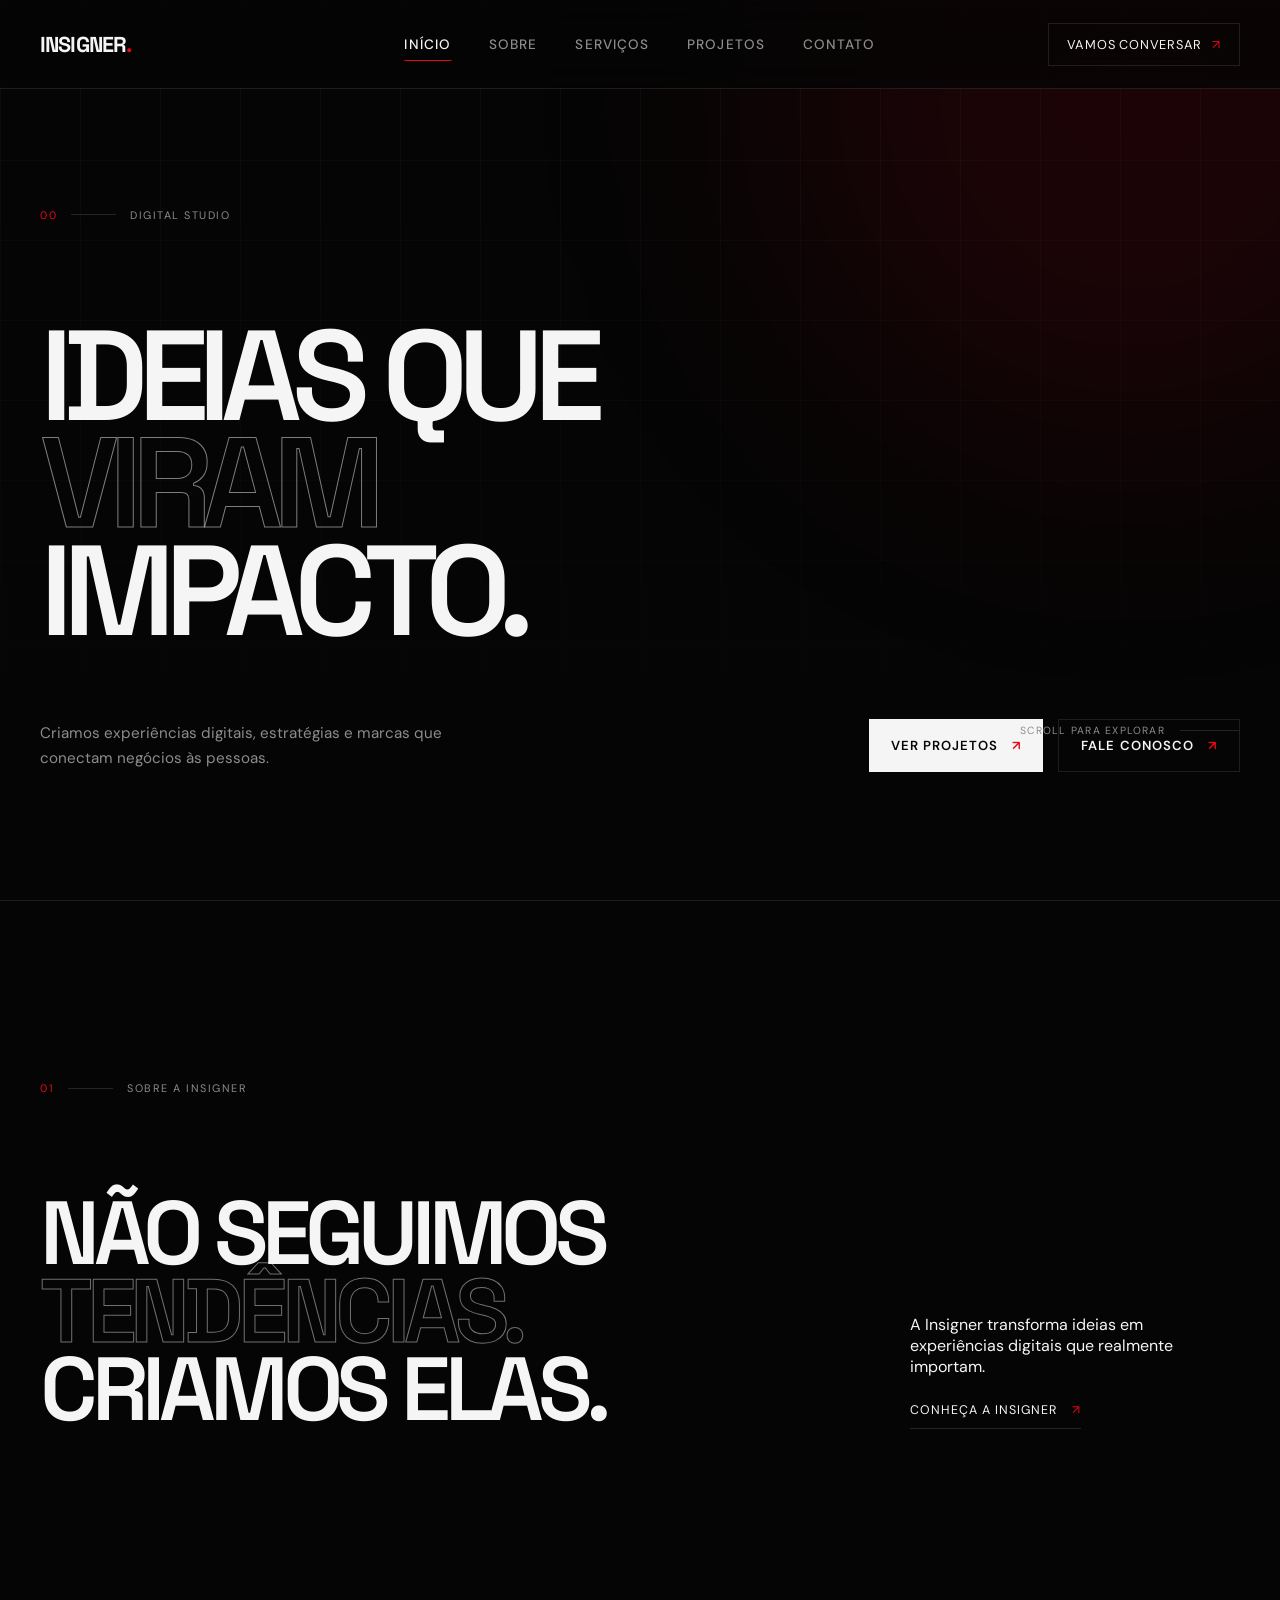
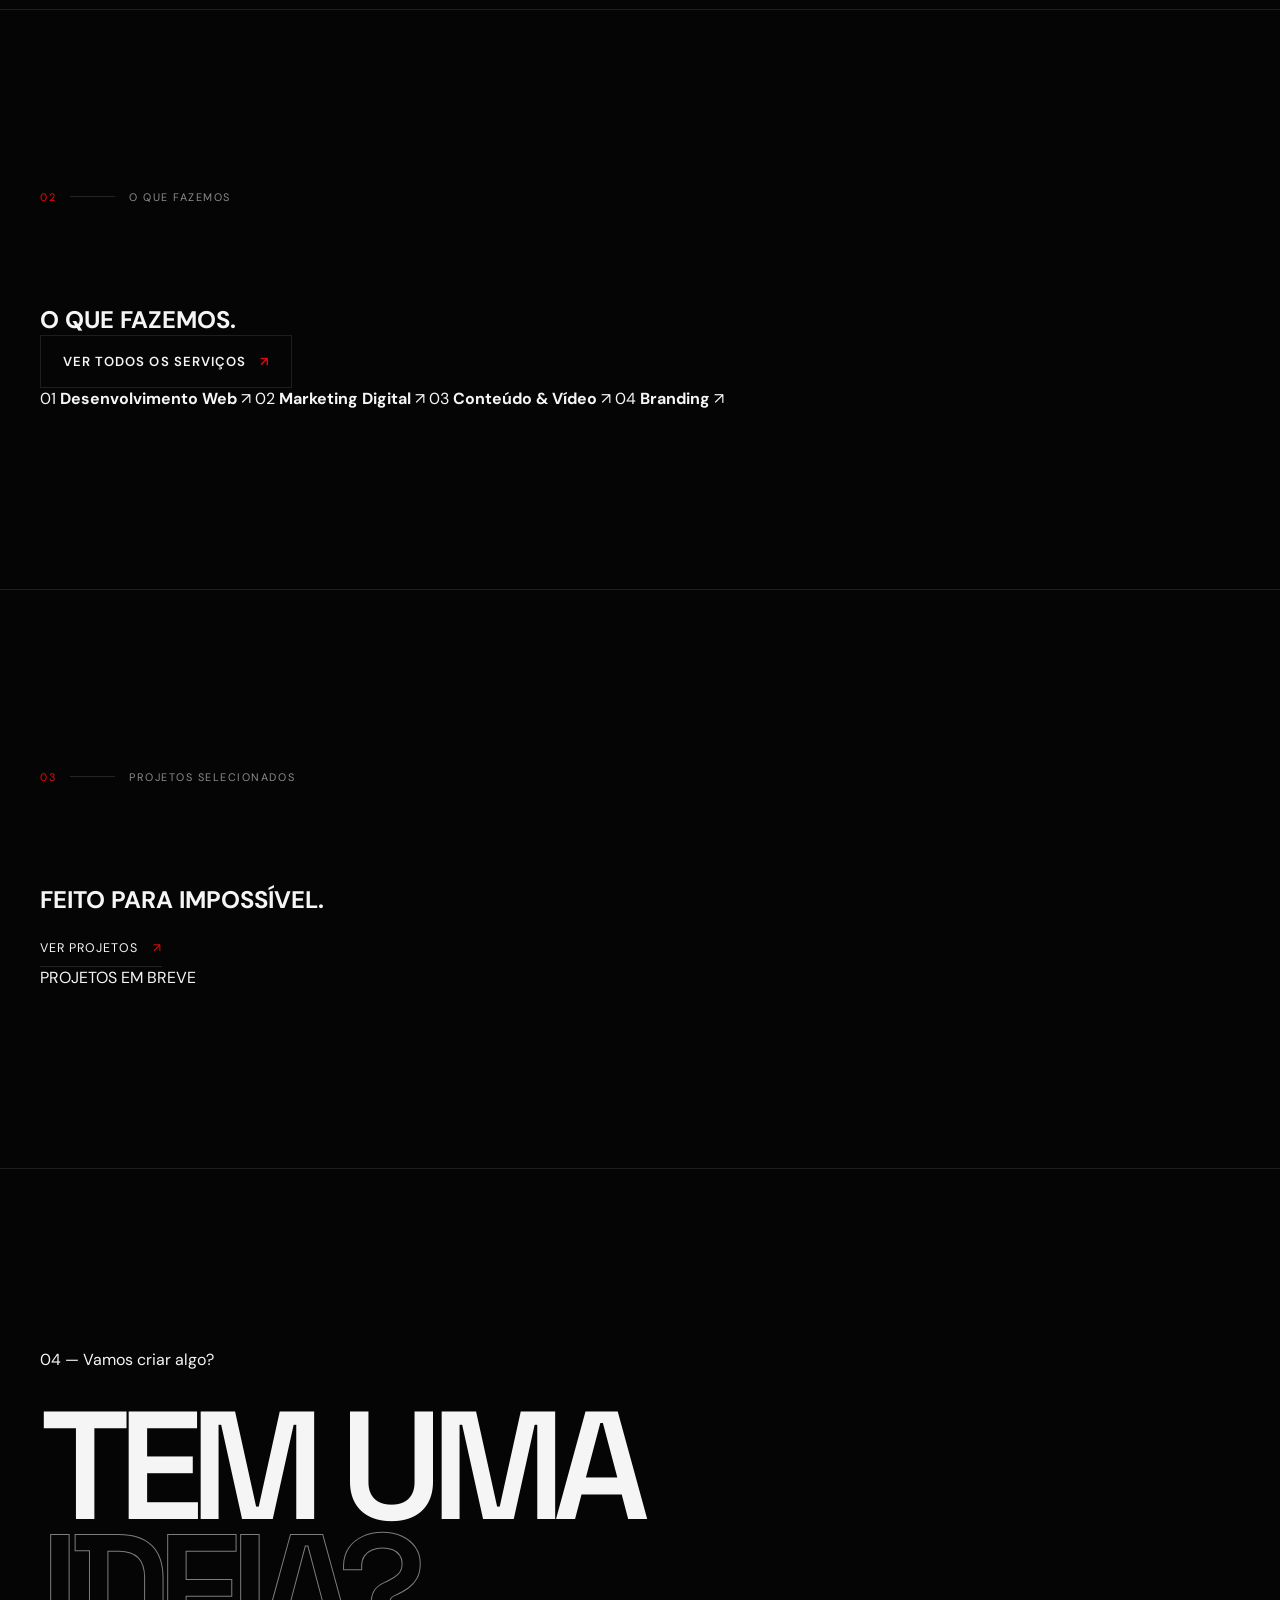
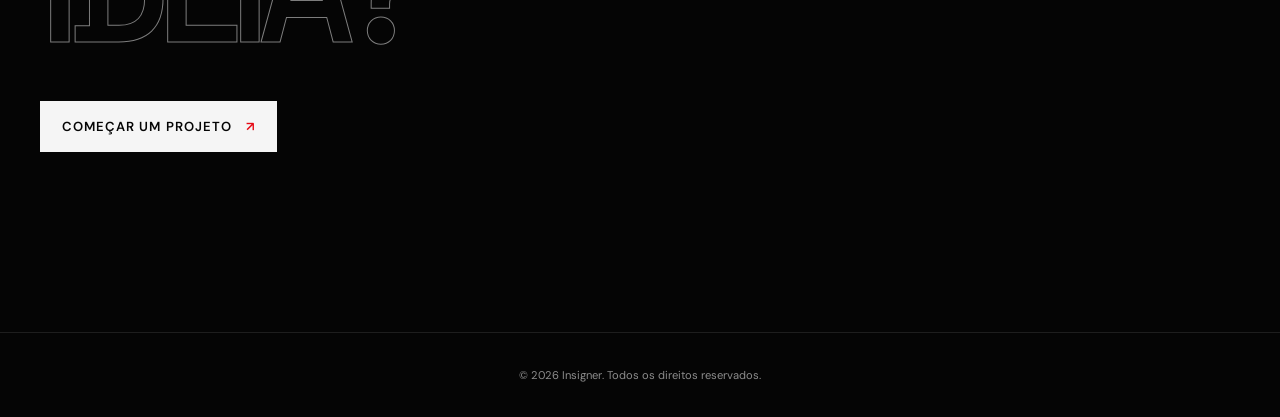
==== pages/index.html @ 7402900e "refaz estrutura das paginas e estilos" ====
<!DOCTYPE html>
<html lang="pt-BR">

<head>

    <meta charset="UTF-8">

    <meta
        name="viewport"
        content="width=device-width, initial-scale=1.0"
    >

    <meta
        name="description"
        content="Insigner — Estratégia, design e tecnologia para marcas que querem deixar sua marca."
    >

    <title>Insigner — Digital Studio</title>

    <link rel="stylesheet" href="../css/style.css">
    <link rel="stylesheet" href="../css/components.css">
    <link rel="stylesheet" href="../css/responsive.css">

</head>


<body>

    <!-- ==================== NAVBAR ==================== -->

    <header class="navbar">

        <div class="container navbar__container">

            <a href="index.html" class="logo">
                INSIGNER<span>.</span>
            </a>


            <nav class="navbar__menu">

                <a
                    href="index.html"
                    class="navbar__link active"
                >
                    Início
                </a>

                <a
                    href="sobre.html"
                    class="navbar__link"
                >
                    Sobre
                </a>

                <a
                    href="servicos.html"
                    class="navbar__link"
                >
                    Serviços
                </a>

                <a
                    href="projetos.html"
                    class="navbar__link"
                >
                    Projetos
                </a>

                <a
                    href="contato.html"
                    class="navbar__link"
                >
                    Contato
                </a>

            </nav>


            <a
                href="contato.html"
                class="navbar__cta"
            >
                Vamos conversar <span>↗</span>
            </a>


            <button
                class="menu-toggle"
                aria-label="Abrir menu"
                aria-expanded="false"
            >

                <span></span>
                <span></span>

            </button>

        </div>

    </header>



    <!-- ==================== MAIN ==================== -->

    <main>


        <!-- ==================== HERO ==================== -->

        <section class="hero">

            <div class="hero__background">

                <div class="hero__grid"></div>

                <div class="hero__glow"></div>

            </div>


            <div class="container hero__container">

                <div class="section-label">

                    <span class="section-label__number">
                        00
                    </span>

                    <span class="section-label__line"></span>

                    <span class="section-label__text">
                        Digital Studio
                    </span>

                </div>


                <h1 class="hero__title">

                    IDEIAS QUE

                    <span>
                        VIRAM
                    </span>

                    IMPACTO.

                </h1>


                <div class="hero__bottom">

                    <p class="hero__description">

                        Criamos experiências digitais,
                        estratégias e marcas que conectam
                        negócios às pessoas.

                    </p>


                    <div class="hero__actions">

                        <a
                            href="projetos.html"
                            class="button button--primary"
                        >
                            Ver projetos
                            <span>↗</span>
                        </a>


                        <a
                            href="contato.html"
                            class="button button--secondary"
                        >
                            Fale conosco
                            <span>↗</span>
                        </a>

                    </div>

                </div>


                <div class="hero__scroll">

                    <span>Scroll para explorar</span>

                    <span class="hero__scroll-line"></span>

                </div>

            </div>

        </section>



        <!-- ==================== PREVIEW SOBRE ==================== -->

        <section class="home-about">

            <div class="container">

                <div class="section-label">

                    <span class="section-label__number">
                        01
                    </span>

                    <span class="section-label__line"></span>

                    <span class="section-label__text">
                        Sobre a Insigner
                    </span>

                </div>


                <div class="home-about__content">

                    <h2>
                        NÃO SEGUIMOS
                        <span>TENDÊNCIAS.</span>
                        CRIAMOS ELAS.
                    </h2>


                    <div>

                        <p>
                            A Insigner transforma ideias em
                            experiências digitais que realmente
                            importam.
                        </p>

                        <a
                            href="sobre.html"
                            class="about__link"
                        >
                            Conheça a Insigner
                            <span class="about__link-arrow">
                                ↗
                            </span>
                        </a>

                    </div>

                </div>

            </div>

        </section>



        <!-- ==================== PREVIEW SERVIÇOS ==================== -->

        <section class="home-services">

            <div class="container">

                <div class="section-label">

                    <span class="section-label__number">
                        02
                    </span>

                    <span class="section-label__line"></span>

                    <span class="section-label__text">
                        O que fazemos
                    </span>

                </div>


                <div class="home-services__heading">

                    <h2>
                        O QUE
                        <span>FAZEMOS.</span>
                    </h2>

                    <a
                        href="servicos.html"
                        class="button button--secondary"
                    >
                        Ver todos os serviços
                        <span>↗</span>
                    </a>

                </div>


                <div class="home-services__list">

                    <a
                        href="servicos.html"
                        class="home-service"
                    >

                        <span>01</span>

                        <strong>
                            Desenvolvimento Web
                        </strong>

                        <span>↗</span>

                    </a>


                    <a
                        href="servicos.html"
                        class="home-service"
                    >

                        <span>02</span>

                        <strong>
                            Marketing Digital
                        </strong>

                        <span>↗</span>

                    </a>


                    <a
                        href="servicos.html"
                        class="home-service"
                    >

                        <span>03</span>

                        <strong>
                            Conteúdo & Vídeo
                        </strong>

                        <span>↗</span>

                    </a>


                    <a
                        href="servicos.html"
                        class="home-service"
                    >

                        <span>04</span>

                        <strong>
                            Branding
                        </strong>

                        <span>↗</span>

                    </a>

                </div>

            </div>

        </section>



        <!-- ==================== PREVIEW PROJETOS ==================== -->

        <section class="home-projects">

            <div class="container">

                <div class="section-label">

                    <span class="section-label__number">
                        03
                    </span>

                    <span class="section-label__line"></span>

                    <span class="section-label__text">
                        Projetos selecionados
                    </span>

                </div>


                <div class="home-projects__heading">

                    <h2>
                        FEITO PARA
                        <span>IMPOSSÍVEL.</span>
                    </h2>

                    <a
                        href="projetos.html"
                        class="about__link"
                    >
                        Ver projetos
                        <span class="about__link-arrow">
                            ↗
                        </span>
                    </a>

                </div>


                <div class="home-projects__placeholder">

                    <span>
                        PROJETOS EM BREVE
                    </span>

                </div>

            </div>

        </section>



        <!-- ==================== CTA ==================== -->

        <section class="home-cta">

            <div class="container">

                <span class="section-label__text">
                    04 — Vamos criar algo?
                </span>


                <h2>
                    TEM UMA
                    <span>IDEIA?</span>
                </h2>


                <a
                    href="contato.html"
                    class="button button--primary"
                >
                    Começar um projeto
                    <span>↗</span>
                </a>

            </div>

        </section>

    </main>



    <!-- ==================== FOOTER ==================== -->

    <footer class="footer">

        <div class="container">

            <p>
                © 2026 Insigner. Todos os direitos reservados.
            </p>

        </div>

    </footer>



    <!-- ==================== SCRIPTS ==================== -->

    <script src="../js/navbar.js"></script>
    <script src="../js/animations.js"></script>
    <script src="../js/main.js"></script>

</body>

</html>
---- css/style.css ----
/* =========================================================
   INSIGNER — HOME
   ========================================================= */


/* =========================================================
   GOOGLE FONTS
   ========================================================= */

@import url('https://fonts.googleapis.com/css2?family=DM+Sans:wght@400;500;600;700&family=Space+Grotesk:wght@400;500;600;700&display=swap');


/* =========================================================
   VARIÁVEIS
   ========================================================= */

:root {
    --black: #050505;
    --black-soft: #0a0a0a;

    --white: #f5f5f5;
    --gray: #8c8c8c;
    --gray-dark: #242424;

    --red: #e50914;

    --border: rgba(255, 255, 255, 0.1);

    --container: 1400px;
}


/* =========================================================
   RESET
   ========================================================= */

* {
    margin: 0;
    padding: 0;
    box-sizing: border-box;
}


html {
    scroll-behavior: smooth;
}


body {
    background: var(--black);
    color: var(--white);

    font-family: 'DM Sans', sans-serif;

    overflow-x: hidden;
}


a {
    color: inherit;
    text-decoration: none;
}


button {
    font: inherit;
}


::selection {
    background: var(--red);
    color: var(--white);
}


/* =========================================================
   CONTAINER
   ========================================================= */

.container {
    width: min(
        calc(100% - 80px),
        var(--container)
    );

    margin-inline: auto;
}


/* =========================================================
   NAVBAR
   ========================================================= */

.navbar {
    position: fixed;

    top: 0;
    left: 0;

    width: 100%;

    z-index: 100;

    border-bottom: 1px solid var(--border);

    background: rgba(5, 5, 5, 0.85);

    backdrop-filter: blur(15px);
}


.navbar__container {
    height: 80px;

    display: flex;

    align-items: center;

    justify-content: space-between;
}


/* Logo */

.logo {
    font-family: 'Space Grotesk', sans-serif;

    font-size: 1.25rem;

    font-weight: 700;

    letter-spacing: -0.04em;
}


.logo span {
    color: var(--red);
}


/* Menu */

.navbar__menu {
    display: flex;

    align-items: center;

    gap: 35px;
}


.navbar__link {
    position: relative;

    color: var(--gray);

    font-size: 0.8rem;

    text-transform: uppercase;

    letter-spacing: 0.08em;

    transition: color 0.3s ease;
}


.navbar__link:hover,
.navbar__link.active {
    color: var(--white);
}


.navbar__link::after {
    content: '';

    position: absolute;

    left: 0;
    bottom: -8px;

    width: 0;
    height: 1px;

    background: var(--red);

    transition: width 0.3s ease;
}


.navbar__link:hover::after,
.navbar__link.active::after {
    width: 100%;
}


/* CTA Navbar */

.navbar__cta {
    display: flex;

    align-items: center;

    gap: 10px;

    padding: 11px 17px;

    border: 1px solid var(--border);

    font-size: 0.75rem;

    text-transform: uppercase;

    letter-spacing: 0.06em;

    transition:
        background 0.3s ease,
        border-color 0.3s ease;
}


.navbar__cta span {
    color: var(--red);
}


.navbar__cta:hover {
    background: var(--red);

    border-color: var(--red);
}


.navbar__cta:hover span {
    color: var(--white);
}


/* Menu mobile */

.menu-toggle {
    display: none;

    background: none;

    border: 0;

    cursor: pointer;
}


/* =========================================================
   HERO
   ========================================================= */

.hero {
    position: relative;

    min-height: 100vh;

    display: flex;

    align-items: center;

    overflow: hidden;
}


/* Fundo */

.hero__background {
    position: absolute;

    inset: 0;

    z-index: -1;

    pointer-events: none;
}


/* Grid */

.hero__grid {
    position: absolute;

    inset: 0;

    background-image:
        linear-gradient(
            rgba(255, 255, 255, 0.035) 1px,
            transparent 1px
        ),
        linear-gradient(
            90deg,
            rgba(255, 255, 255, 0.035) 1px,
            transparent 1px
        );

    background-size: 80px 80px;

    mask-image:
        linear-gradient(
            to bottom,
            black,
            transparent 90%
        );
}


/* Glow */

.hero__glow {
    position: absolute;

    width: 700px;
    height: 700px;

    top: -250px;
    right: -200px;

    border-radius: 50%;

    background: rgba(229, 9, 20, 0.1);

    filter: blur(130px);
}


/* Conteúdo */

.hero__container {
    position: relative;

    padding-top: 80px;
}


/* Label */

.hero__label {
    display: flex;

    align-items: center;

    gap: 15px;

    color: var(--gray);

    font-size: 0.65rem;

    text-transform: uppercase;

    letter-spacing: 0.15em;
}


.hero__label-number {
    color: var(--red);
}


.hero__label-line {
    width: 60px;

    height: 1px;

    background: var(--gray-dark);
}


/* Título */

.hero__title {
    max-width: 1100px;

    margin-top: 55px;

    font-family: 'Space Grotesk', sans-serif;

    font-size: clamp(
        4.5rem,
        10vw,
        10rem
    );

    line-height: 0.84;

    letter-spacing: -0.08em;

    font-weight: 600;
}


.hero__title span {
    display: block;

    color: transparent;

    -webkit-text-stroke: 1px rgba(
        245,
        245,
        245,
        0.5
    );
}


/* Parte inferior */

.hero__bottom {
    display: flex;

    align-items: flex-end;

    justify-content: space-between;

    gap: 50px;

    margin-top: 75px;
}


/* Descrição */

.hero__description {
    max-width: 420px;

    color: var(--gray);

    font-size: 0.95rem;

    line-height: 1.7;
}


/* Ações */

.hero__actions {
    display: flex;

    gap: 15px;
}


/* =========================================================
   BOTÕES
   ========================================================= */

.button {
    display: inline-flex;

    align-items: center;

    justify-content: center;

    gap: 15px;

    min-height: 50px;

    padding: 0 22px;

    font-size: 0.75rem;

    text-transform: uppercase;

    letter-spacing: 0.08em;

    transition:
        background 0.3s ease,
        color 0.3s ease,
        border-color 0.3s ease,
        transform 0.3s ease;
}


.button span {
    color: var(--red);

    transition: transform 0.3s ease;
}


.button:hover span {
    transform: translate(3px, -3px);
}


.button--primary {
    background: var(--red);

    color: var(--white);
}


.button--primary:hover {
    background: #ff1823;

    transform: translateY(-2px);
}


.button--primary span {
    color: var(--white);
}


.button--secondary {
    border: 1px solid var(--border);

    color: var(--white);
}


.button--secondary:hover {
    background: var(--white);

    color: var(--black);
}


/* Scroll */

.hero__scroll {
    position: absolute;

    right: 0;
    bottom: 35px;

    display: flex;

    align-items: center;

    gap: 15px;

    color: var(--gray);

    font-size: 0.65rem;

    text-transform: uppercase;

    letter-spacing: 0.12em;
}


.hero__scroll-line {
    width: 60px;

    height: 1px;

    background: var(--gray-dark);
}


/* =========================================================
   LABEL DAS SEÇÕES
   ========================================================= */

.section-label {
    display: flex;

    align-items: center;

    gap: 15px;

    color: var(--gray);

    font-size: 0.65rem;

    text-transform: uppercase;

    letter-spacing: 0.14em;
}


.section-label span:first-child {
    color: var(--red);
}


.section-label__line {
    width: 60px;

    height: 1px;

    background: var(--gray-dark);
}


/* =========================================================
   HOME — SOBRE
   ========================================================= */

.home-about {
    padding: 180px 0;

    border-top: 1px solid var(--border);
}


.home-about__content {
    display: grid;

    grid-template-columns:
        minmax(0, 1.4fr)
        minmax(280px, 0.6fr);

    gap: 100px;

    align-items: end;

    margin-top: 100px;
}


.home-about__content h2 {
    max-width: 900px;

    font-family: 'Space Grotesk', sans-serif;

    font-size: clamp(
        4rem,
        7vw,
        8rem
    );

    line-height: 0.87;

    letter-spacing: -0.07em;

    font-weight: 600;
}


.home-about__content h2 span {
    display: block;

    color: transparent;

    -webkit-text-stroke: 1px rgba(
        245,
        245,
        245,
        0.45
    );
}


.home-about__text {
    max-width: 390px;
}


.home-about__text p {
    margin-bottom: 25px;

    color: var(--gray);

    font-size: 0.95rem;

    line-height: 1.75;
}


/* Link de texto */

.text-link {
    display: inline-flex;

    align-items: center;

    gap: 15px;

    color: var(--white);

    font-size: 0.75rem;

    text-transform: uppercase;

    letter-spacing: 0.08em;

    transition: color 0.3s ease;
}


.text-link span {
    display: flex;

    align-items: center;

    justify-content: center;

    width: 35px;
    height: 35px;

    border: 1px solid var(--border);

    transition:
        background 0.3s ease,
        transform 0.3s ease;
}


.text-link:hover {
    color: var(--red);
}


.text-link:hover span {
    background: var(--red);

    border-color: var(--red);

    color: var(--white);

    transform: translate(3px, -3px);
}


/* =========================================================
   HOME — SERVIÇOS
   ========================================================= */

.home-services {
    padding: 180px 0;

    border-top: 1px solid var(--border);
}


.home-services__header {
    display: flex;

    align-items: flex-end;

    justify-content: space-between;

    gap: 50px;

    margin-top: 100px;

    margin-bottom: 100px;
}


.home-services__header h2 {
    font-family: 'Space Grotesk', sans-serif;

    font-size: clamp(
        4rem,
        7vw,
        8rem
    );

    line-height: 0.87;

    letter-spacing: -0.07em;

    font-weight: 600;
}


.home-services__header h2 span {
    display: block;

    color: transparent;

    -webkit-text-stroke: 1px rgba(
        245,
        245,
        245,
        0.45
    );
}


/* Lista */

.services-list {
    border-top: 1px solid var(--border);
}


.service-item {
    display: grid;

    grid-template-columns:
        70px
        minmax(0, 1fr)
        50px;

    align-items: center;

    gap: 30px;

    min-height: 120px;

    border-bottom: 1px solid var(--border);

    transition:
        padding 0.4s ease,
        background 0.4s ease;
}


.service-item:hover {
    padding-left: 20px;

    padding-right: 20px;

    background: rgba(
        255,
        255,
        255,
        0.025
    );
}


.service-item > span:first-child {
    color: var(--red);

    font-size: 0.7rem;

    letter-spacing: 0.1em;
}


.service-item strong {
    font-family: 'Space Grotesk', sans-serif;

    font-size: clamp(
        1.5rem,
        2.5vw,
        2.5rem
    );

    font-weight: 500;

    letter-spacing: -0.04em;
}


.service-item > span:last-child {
    justify-self: end;

    color: var(--red);

    font-size: 1.2rem;

    transition: transform 0.3s ease;
}


.service-item:hover > span:last-child {
    transform: translate(4px, -4px);
}


/* =========================================================
   HOME — PROJETOS
   ========================================================= */

.home-projects {
    padding: 180px 0;

    border-top: 1px solid var(--border);
}


.home-projects__header {
    display: flex;

    align-items: flex-end;

    justify-content: space-between;

    gap: 50px;

    margin-top: 100px;

    margin-bottom: 80px;
}


.home-projects__header h2 {
    font-family: 'Space Grotesk', sans-serif;

    font-size: clamp(
        4rem,
        7vw,
        8rem
    );

    line-height: 0.87;

    letter-spacing: -0.07em;

    font-weight: 600;
}


.home-projects__header h2 span {
    display: block;

    color: transparent;

    -webkit-text-stroke: 1px rgba(
        245,
        245,
        245,
        0.45
    );
}


.projects-placeholder {
    min-height: 500px;

    display: flex;

    align-items: center;

    justify-content: center;

    border: 1px solid var(--border);

    background:
        linear-gradient(
            135deg,
            rgba(255, 255, 255, 0.025),
            transparent
        );

    color: var(--gray);

    font-size: 0.7rem;

    letter-spacing: 0.15em;
}


/* =========================================================
   HOME — CTA
   ========================================================= */

.home-cta {
    padding: 180px 0;

    border-top: 1px solid var(--border);
}


.cta-label {
    color: var(--gray);

    font-size: 0.65rem;

    text-transform: uppercase;

    letter-spacing: 0.12em;
}


.home-cta h2 {
    margin: 35px 0 50px;

    font-family: 'Space Grotesk', sans-serif;

    font-size: clamp(
        5rem,
        12vw,
        12rem
    );

    line-height: 0.8;

    letter-spacing: -0.08em;

    font-weight: 600;
}


.home-cta h2 span {
    display: block;

    color: transparent;

    -webkit-text-stroke: 1px rgba(
        245,
        245,
        245,
        0.5
    );
}


/* =========================================================
   FOOTER
   ========================================================= */

.footer {
    padding: 35px 0;

    border-top: 1px solid var(--border);

    color: var(--gray);

    font-size: 0.7rem;

    text-align: center;
}



/* =========================================================
   INSIGNER — RESPONSIVE
   ========================================================= */


/* =========================================================
   NAVBAR
   ========================================================= */

@media (max-width: 900px) {

    .navbar__container {
        height: 76px;
    }

    .navbar__menu {
        display: none;
    }

    .navbar__cta {
        display: none;
    }

    .menu-toggle {
        display: flex;
    }
}


@media (max-width: 600px) {

    .navbar__container {
        height: 68px;
    }

}
---- css/components.css ----
/* =========================================================
   INSIGNER — COMPONENTS
   ========================================================= */


/* ==================== NAVBAR ==================== */

.navbar {
    position: fixed;

    top: 0;
    left: 0;

    width: 100%;

    z-index: 1000;

    border-bottom: 1px solid var(--border);

    background: rgba(5, 5, 5, 0.75);

    backdrop-filter: blur(20px);
    -webkit-backdrop-filter: blur(20px);
}

.navbar__container {
    height: 88px;

    display: flex;
    align-items: center;
    justify-content: space-between;
}


/* ==================== LOGO ==================== */

.logo {
    font-family: 'Space Grotesk', sans-serif;

    font-size: 1.35rem;
    font-weight: 700;

    letter-spacing: -0.04em;
}

.logo span {
    color: var(--red);
}


/* ==================== NAVIGATION ==================== */

.navbar__menu {
    display: flex;
    align-items: center;

    gap: 38px;

    position: absolute;

    left: 50%;

    transform: translateX(-50%);
}

.navbar__link {
    position: relative;

    color: var(--gray);

    font-size: 0.85rem;
    font-weight: 500;

    transition: color 0.3s ease;
}

.navbar__link::after {
    content: '';

    position: absolute;

    left: 0;
    bottom: -8px;

    width: 0;
    height: 1px;

    background: var(--red);

    transition: width 0.3s ease;
}

.navbar__link:hover,
.navbar__link.active {
    color: var(--white);
}

.navbar__link:hover::after,
.navbar__link.active::after {
    width: 100%;
}


/* ==================== NAVBAR CTA ==================== */

.navbar__cta {
    display: flex;
    align-items: center;

    gap: 10px;

    padding: 12px 18px;

    border: 1px solid var(--border);

    font-size: 0.8rem;

    transition:
        background 0.3s ease,
        border-color 0.3s ease,
        transform 0.3s ease;
}

.navbar__cta span {
    color: var(--red);
}

.navbar__cta:hover {
    background: rgba(255, 255, 255, 0.05);

    border-color: rgba(255, 255, 255, 0.25);

    transform: translateY(-2px);
}


/* ==================== MOBILE MENU BUTTON ==================== */

.menu-toggle {
    display: none;

    width: 42px;
    height: 42px;

    border: 1px solid var(--border);

    background: transparent;

    cursor: pointer;

    align-items: center;
    justify-content: center;

    flex-direction: column;

    gap: 6px;
}

.menu-toggle span {
    width: 18px;
    height: 1px;

    background: var(--white);

    transition: transform 0.3s ease;
}


/* ==================== BUTTONS ==================== */

.button {
    display: inline-flex;
    align-items: center;

    gap: 14px;

    padding: 17px 22px;

    font-size: 0.82rem;
    font-weight: 600;

    transition:
        transform 0.3s ease,
        background 0.3s ease,
        border-color 0.3s ease;
}

.button span {
    color: var(--red);

    transition: transform 0.3s ease;
}

.button:hover span {
    transform: translate(3px, -3px);
}

.button--primary {
    background: var(--white);

    color: var(--black);
}

.button--primary:hover {
    transform: translateY(-3px);

    background: var(--red);

    color: white;
}

.button--primary:hover span {
    color: white;
}

.button--secondary {
    border: 1px solid var(--border);

    color: var(--white);
}

.button--secondary:hover {
    transform: translateY(-3px);

    border-color: rgba(255, 255, 255, 0.3);

    background: rgba(255, 255, 255, 0.04);
}


/* ==================== SECTION LABEL ==================== */

.section-label {
    display: flex;
    align-items: center;

    gap: 14px;

    margin-bottom: 100px;

    color: var(--gray);

    font-size: 0.68rem;

    text-transform: uppercase;

    letter-spacing: 0.14em;
}

.section-label__number {
    color: var(--red);
}

.section-label__line {
    width: 45px;
    height: 1px;

    background: var(--gray-dark);
}


/* ==================== ABOUT MARK ==================== */

.about__mark {
    display: flex;

    gap: 5px;

    margin-bottom: 35px;
}

.about__mark span {
    display: block;

    width: 5px;
    height: 5px;

    background: var(--red);

    transform: rotate(45deg);
}

.about__mark span:nth-child(2) {
    opacity: 0.5;
}

.about__mark span:nth-child(3) {
    opacity: 0.2;
}


/* ==================== ABOUT LINK ==================== */

.about__link {
    display: inline-flex;
    align-items: center;

    gap: 15px;

    margin-top: 25px;

    padding-bottom: 10px;

    border-bottom: 1px solid var(--gray-dark);

    color: var(--white);

    font-size: 0.78rem;

    text-transform: uppercase;

    letter-spacing: 0.08em;

    transition:
        border-color 0.3s ease,
        gap 0.3s ease;
}

.about__link-arrow {
    color: var(--red);

    transition: transform 0.3s ease;
}

.about__link:hover {
    gap: 22px;

    border-color: var(--red);
}

.about__link:hover .about__link-arrow {
    transform: translate(3px, -3px);
}
---- css/responsive.css ----
/* =========================================================
   INSIGNER — RESPONSIVE
   ========================================================= */


/* =========================================================
   TABLET
   ========================================================= */

@media (max-width: 900px) {

    /* ==================== CONTAINER ==================== */

    .container {
        width: min(
            calc(100% - 48px),
            var(--container)
        );
    }


    /* ==================== NAVBAR ==================== */

    .navbar__menu,
    .navbar__cta {
        display: none;
    }

    .menu-toggle {
        display: flex;
    }


    /* ==================== HERO ==================== */

    .hero {
        min-height: 100svh;
    }

    .hero__container {
        padding-top: 120px;
        padding-bottom: 100px;
    }

    .hero__title {
        font-size: clamp(
            4rem,
            12vw,
            8rem
        );
    }

    .hero__bottom {
        flex-direction: column;
        align-items: flex-start;
        gap: 40px;
        margin-top: 60px;
    }

    .hero__description {
        max-width: 500px;
    }

    .hero__actions {
        width: 100%;
    }

    .hero__scroll {
        display: none;
    }


    /* ==================== ABOUT PREVIEW ==================== */

    .home-about {
        padding: 120px 0;
    }

    .home-about__content {
        grid-template-columns: 1fr;
        gap: 50px;
        margin-top: 70px;
    }

    .home-about__content h2 {
        font-size: clamp(
            3.8rem,
            11vw,
            7rem
        );
    }

    .home-about__content > div:last-child {
        max-width: 500px;
    }


    /* ==================== SERVICES ==================== */

    .home-services {
        padding: 120px 0;
    }

    .home-services__heading {
        flex-direction: column;
        align-items: flex-start;
        gap: 40px;
        margin-top: 70px;
        margin-bottom: 70px;
    }

    .home-services__heading h2 {
        font-size: clamp(
            3.8rem,
            11vw,
            7rem
        );
    }


    /* ==================== PROJECTS ==================== */

    .home-projects {
        padding: 120px 0;
    }

    .home-projects__heading {
        flex-direction: column;
        align-items: flex-start;
        gap: 40px;
        margin-top: 70px;
        margin-bottom: 60px;
    }

    .home-projects__heading h2 {
        font-size: clamp(
            3.8rem,
            11vw,
            7rem
        );
    }

    .home-projects__placeholder {
        min-height: 400px;
    }


    /* ==================== CTA ==================== */

    .home-cta {
        padding: 120px 0;
    }

    .home-cta h2 {
        font-size: clamp(
            4.5rem,
            14vw,
            9rem
        );
    }

}


/* =========================================================
   MOBILE
   ========================================================= */

@media (max-width: 600px) {

    /* ==================== CONTAINER ==================== */

    .container {
        width: calc(100% - 32px);
    }


    /* ==================== HERO ==================== */

    .hero {
        min-height: 100svh;
    }

    .hero__container {
        padding-top: 110px;
        padding-bottom: 70px;
    }

    .hero__title {
        font-size: clamp(
            3.4rem,
            17vw,
            5.8rem
        );

        line-height: 0.86;
    }

    .hero__bottom {
        gap: 35px;
        margin-top: 50px;
    }

    .hero__description {
        font-size: 0.9rem;
        line-height: 1.65;
    }

    .hero__actions {
        flex-direction: column;
        align-items: stretch;
        gap: 10px;
    }

    .hero__actions .button {
        width: 100%;
        justify-content: center;
    }


    /* ==================== ABOUT PREVIEW ==================== */

    .home-about {
        padding: 90px 0;
    }

    .home-about__content {
        gap: 40px;
        margin-top: 55px;
    }

    .home-about__content h2 {
        font-size: clamp(
            3rem,
            15vw,
            5rem
        );

        line-height: 0.88;
    }

    .home-about__content p {
        font-size: 0.9rem;
    }


    /* ==================== SERVICES ==================== */

    .home-services {
        padding: 90px 0;
    }

    .home-services__heading {
        gap: 30px;
        margin-top: 55px;
        margin-bottom: 55px;
    }

    .home-services__heading h2 {
        font-size: clamp(
            3rem,
            15vw,
            5rem
        );
    }

    .home-service {
        grid-template-columns:
            30px
            minmax(0, 1fr)
            20px;

        gap: 12px;
        min-height: 90px;
    }

    .home-service strong {
        font-size: 1.05rem;
        line-height: 1.2;
    }

    .home-service > span:first-child {
        font-size: 0.6rem;
    }

    .home-service > span:last-child {
        font-size: 1rem;
    }


    /* ==================== PROJECTS ==================== */

    .home-projects {
        padding: 90px 0;
    }

    .home-projects__heading {
        gap: 30px;
        margin-top: 55px;
        margin-bottom: 50px;
    }

    .home-projects__heading h2 {
        font-size: clamp(
            3rem,
            15vw,
            5rem
        );
    }

    .home-projects__placeholder {
        min-height: 260px;
    }


    /* ==================== CTA ==================== */

    .home-cta {
        padding: 90px 0;
    }

    .home-cta h2 {
        font-size: clamp(
            3.8rem,
            19vw,
            6.5rem
        );

        line-height: 0.84;
    }


    /* ==================== FOOTER ==================== */

    .footer {
        padding: 28px 0;
    }

}



/* =========================================================
   INSIGNER — RESPONSIVE
   SOBRE
   ========================================================= */


/* =========================================================
   TABLET
   ========================================================= */

@media (max-width: 900px) {

    /* ==================== ABOUT ==================== */

    .about {
        min-height: auto;
        padding: 140px 0 90px;
    }

    .about__content {
        grid-template-columns: 1fr;
        gap: 70px;
        margin-top: 80px;
    }

    .about__title {
        font-size: clamp(
            4rem,
            12vw,
            7rem
        );
    }

    .about__info {
        max-width: 600px;
    }

    .about__footer {
        margin-top: 100px;
    }


    /* ==================== MANIFESTO ==================== */

    .about-manifesto {
        padding: 130px 0;
    }

    .about-manifesto__content {
        grid-template-columns: 1fr;
        gap: 60px;
        margin-top: 80px;
    }

    .about-manifesto__content h2 {
        font-size: clamp(
            4rem,
            12vw,
            7rem
        );
    }


    /* ==================== VALUES ==================== */

    .about-values {
        padding: 130px 0;
    }

    .about-values__grid {
        margin-top: 80px;
    }

    .value {
        min-height: 280px;
        padding: 40px;
    }


    /* ==================== CTA ==================== */

    .about-cta {
        padding: 130px 0;
    }

    .about-cta h2 {
        font-size: clamp(
            5rem,
            15vw,
            9rem
        );
    }

}


/* =========================================================
   MOBILE
   ========================================================= */

@media (max-width: 600px) {

    /* ==================== ABOUT ==================== */

    .about {
        padding: 120px 0 70px;
    }

    .about__content {
        gap: 50px;
        margin-top: 60px;
    }

    .about__title {
        font-size: clamp(
            3.4rem,
            16vw,
            5rem
        );

        line-height: 0.88;
    }

    .about__info {
        max-width: 100%;
    }

    .about__mark {
        margin-bottom: 35px;
    }

    .about__description {
        font-size: 0.9rem;
    }

    .about__footer {
        margin-top: 70px;
        gap: 12px;
    }

    .about__footer-line {
        width: 50px;
    }


    /* ==================== MANIFESTO ==================== */

    .about-manifesto {
        padding: 100px 0;
    }

    .about-manifesto__content {
        gap: 45px;
        margin-top: 60px;
    }

    .about-manifesto__content h2 {
        font-size: clamp(
            3.4rem,
            16vw,
            5rem
        );
    }

    .about-manifesto__content p {
        font-size: 0.9rem;
    }


    /* ==================== VALUES ==================== */

    .about-values {
        padding: 100px 0;
    }

    .about-values__grid {
        grid-template-columns: 1fr;
        margin-top: 60px;
    }

    .value {
        min-height: auto;
        padding: 35px 25px;
    }

    .value:nth-child(odd) {
        border-right: none;
    }

    .value__number {
        margin-bottom: 45px;
    }

    .value h3 {
        font-size: 1.7rem;
    }


    /* ==================== CTA ==================== */

    .about-cta {
        padding: 100px 0;
    }

    .about-cta h2 {
        font-size: clamp(
            4.5rem,
            20vw,
            7rem
        );
    }

}



/* =========================================================
   SERVIÇOS — RESPONSIVE
   ========================================================= */


@media (max-width: 900px) {

    /* ==================== HERO ==================== */

    .services-hero {

        min-height: auto;

        padding:
            140px 0
            80px;

    }


    .services-hero__content {

        grid-template-columns: 1fr;

        gap: 60px;

        margin-top: 70px;

    }


    .services-hero__title {

        font-size:
            clamp(
                4rem,
                12vw,
                8rem
            );

    }


    .services-hero__bottom {

        margin-top: 70px;

    }


    /* ==================== SERVICES ==================== */

    .services {

        padding: 120px 0;

    }


    .service {

        grid-template-columns:
            50px
            minmax(0, 1fr)
            50px;

        gap: 25px;

        min-height: 220px;

    }


    .service__title {

        font-size:
            clamp(
                2.2rem,
                7vw,
                4rem
            );

    }


    /* ==================== PROCESS ==================== */

    .process {

        padding: 120px 0;

    }


    .process__heading {

        margin-top: 70px;

        margin-bottom: 70px;

    }


    .process__heading h2 {

        font-size:
            clamp(
                4rem,
                12vw,
                7rem
            );

    }


    .process__grid {

        grid-template-columns:
            repeat(2, 1fr);

    }


    .process__item:nth-child(2) {

        border-right: none;

    }


    .process__item:nth-child(1),
    .process__item:nth-child(2) {

        border-bottom:
            1px solid var(--border);

    }


    /* ==================== CTA ==================== */

    .services-cta {

        padding: 120px 0;

    }

}


@media (max-width: 600px) {

    /* ==================== HERO ==================== */

    .services-hero {

        padding:
            120px 0
            60px;

    }


    .services-hero__title {

        font-size:
            clamp(
                3.5rem,
                16vw,
                6rem
            );

    }


    .services-hero__description {

        max-width: 100%;

    }


    .services-hero__bottom {

        margin-top: 60px;

    }


    /* ==================== SERVICES ==================== */

    .services {

        padding: 100px 0;

    }


    .service {

        grid-template-columns:
            30px
            minmax(0, 1fr)
            40px;

        gap: 15px;

        min-height: 0;

        padding: 35px 0;

    }


    .service:hover {

        padding-left: 10px;

        padding-right: 10px;

    }


    .service__title {

        font-size:
            clamp(
                1.8rem,
                8vw,
                3rem
            );

    }


    .service__description {

        font-size: 0.82rem;

    }


    .service__action {

        width: 40px;

        height: 40px;

    }


    /* ==================== PROCESS ==================== */

    .process {

        padding: 100px 0;

    }


    .process__heading {

        margin-top: 60px;

        margin-bottom: 60px;

    }


    .process__heading h2 {

        font-size:
            clamp(
                3.4rem,
                16vw,
                5rem
            );

    }


    .process__grid {

        grid-template-columns: 1fr;

    }


    .process__item {

        min-height: auto;

        padding: 30px 0;

        border-right: none;

        border-bottom:
            1px solid var(--border);

    }


    .process__item:nth-child(2) {

        border-right: none;

    }


    .process__item:last-child {

        border-bottom: none;

    }


    .process__item h3 {

        margin-top: 40px;

    }


    /* ==================== CTA ==================== */

    .services-cta {

        padding: 100px 0;

    }


    .services-cta h2 {

        font-size:
            clamp(
                4.5rem,
                20vw,
                7rem
            );

    }

}


/* =========================================================
   PROJETOS — RESPONSIVE
   ========================================================= */

@media (max-width: 900px) {

    /* HERO */

    .projects-hero {

        min-height: auto;

        padding:
            140px 0
            90px;

    }


    .projects-hero__content {

        grid-template-columns: 1fr;

        gap: 60px;

        margin-top: 70px;

    }


    .projects-hero h1 {

        font-size:
            clamp(
                4rem,
                12vw,
                8rem
            );

    }


    /* PROJECTS */

    .projects {

        padding: 120px 0;

    }


    .projects__grid {

        gap: 70px 25px;

    }


    .project-card__info {

        flex-direction: column;

        gap: 15px;

    }


    .project-card__info p {

        max-width: 350px;

    }


    /* CTA */

    .projects-cta {

        padding: 120px 0;

    }

}


@media (max-width: 600px) {

    /* HERO */

    .projects-hero {

        padding:
            120px 0
            70px;

    }


    .projects-hero h1 {

        font-size:
            clamp(
                3.5rem,
                16vw,
                6rem
            );

    }


    /* PROJECTS */

    .projects {

        padding: 100px 0;

    }


    .projects__grid {

        grid-template-columns: 1fr;

        gap: 60px;

        margin-top: 45px;

    }


    .project-card__image {

        aspect-ratio: 1 / 0.85;

    }


    .project-card__arrow {

        width: 42px;

        height: 42px;

        right: 15px;

        bottom: 15px;

    }


    .project-card__number {

        top: 15px;

        left: 15px;

    }


    .project-card__info h2 {

        font-size: 1.7rem;

    }


    /* CTA */

    .projects-cta {

        padding: 100px 0;

    }


    .projects-cta h2 {

        font-size:
            clamp(
                4.5rem,
                20vw,
                7rem
            );

    }

}



/* =========================================================
   CONTACT — RESPONSIVE
   ========================================================= */

@media (max-width: 900px) {

    .contact {

        padding: 140px 0 90px;
    }


    .contact__intro {

        grid-template-columns: 1fr;

        gap: 60px;

        margin-top: 80px;
    }


    .contact__title {

        font-size: clamp(
            4rem,
            12vw,
            7rem
        );
    }


    .contact__content {

        grid-template-columns: 1fr;

        gap: 90px;

        margin-top: 100px;
    }


    .contact__info {

        display: grid;

        grid-template-columns:
            repeat(3, 1fr);

        gap: 30px;
    }


    .contact__footer {

        margin-top: 100px;
    }
}


@media (max-width: 600px) {

    .contact {

        padding: 110px 0 70px;
    }


    .contact__intro {

        gap: 45px;

        margin-top: 60px;
    }


    .contact__title {

        font-size: clamp(
            3.5rem,
            16vw,
            5.5rem
        );
    }


    .contact__description {

        font-size: 0.9rem;
    }


    .contact__content {

        gap: 70px;

        margin-top: 80px;
    }


    .contact__info {

        grid-template-columns: 1fr;

        gap: 35px;
    }


    .contact__form {

        gap: 35px;
    }


    .contact__footer {

        margin-top: 80px;

        gap: 12px;
    }


    .contact__footer-line {

        width: 50px;
    }
}
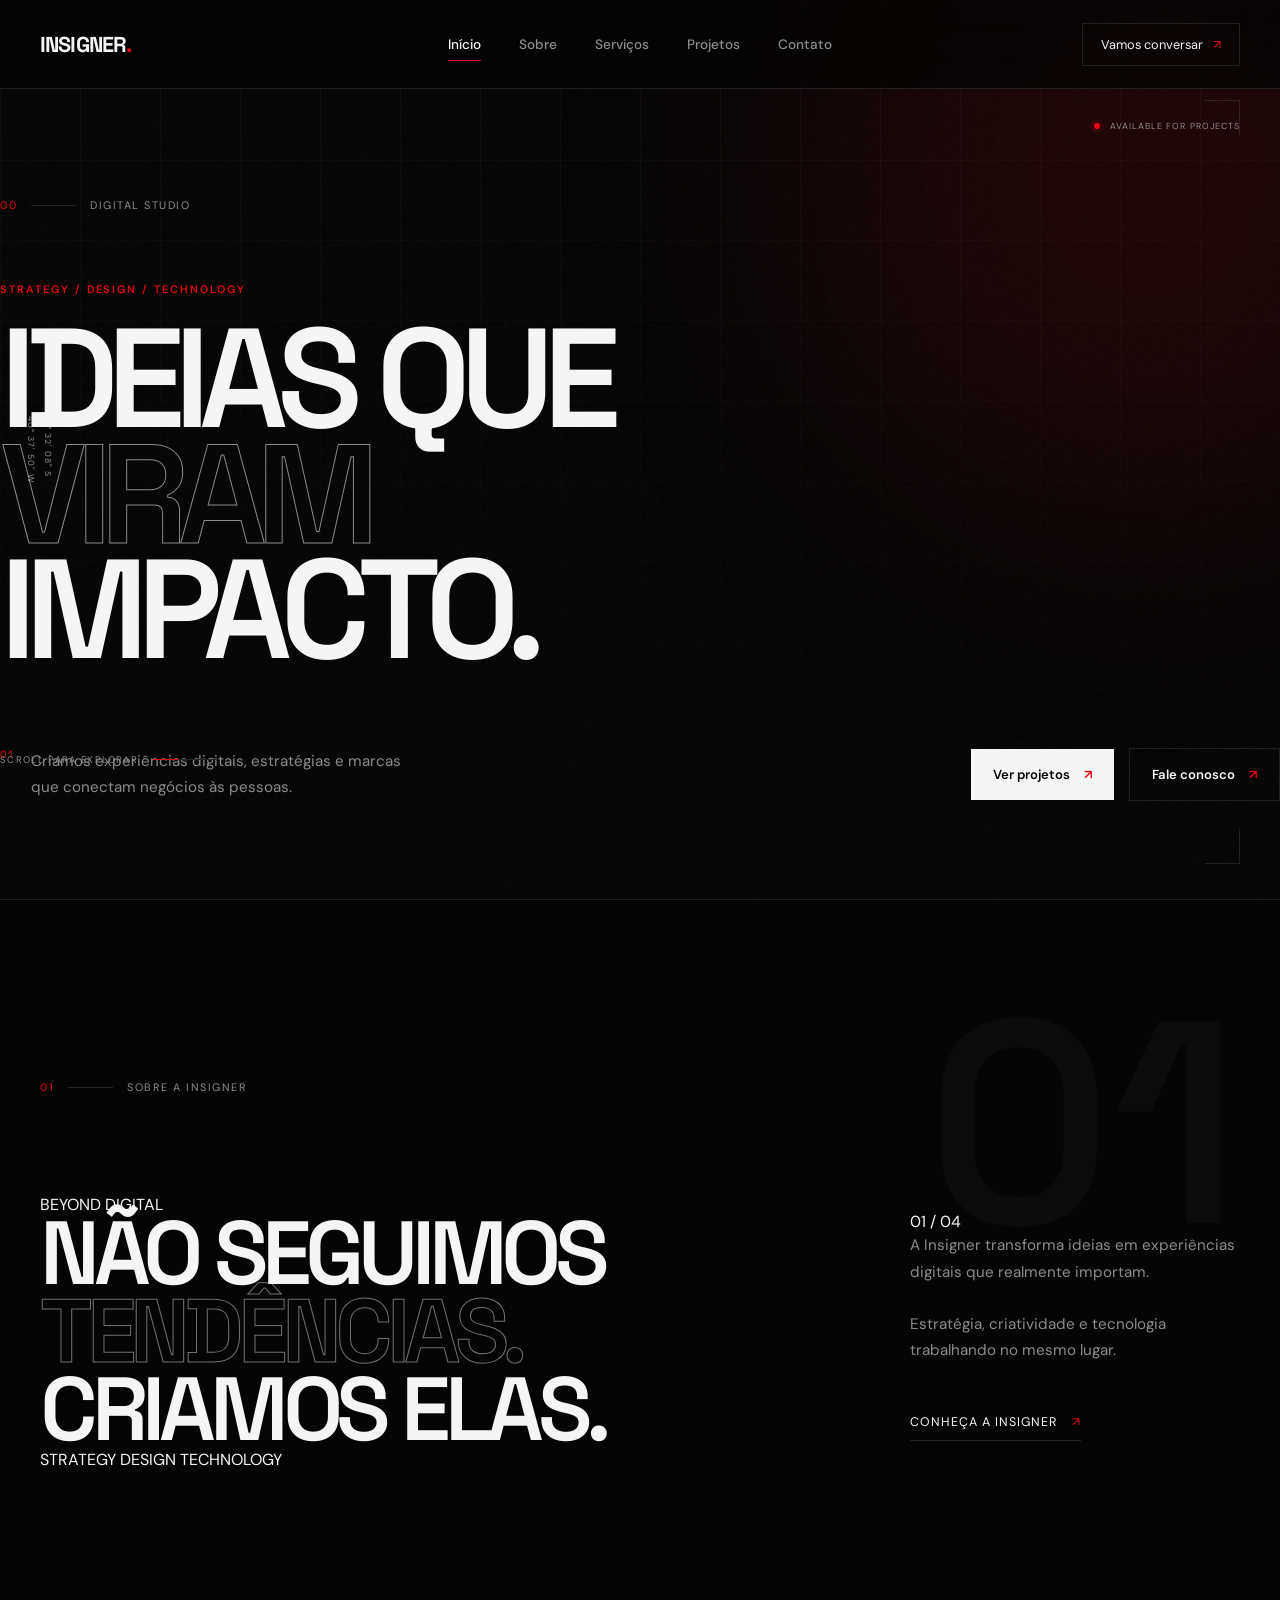
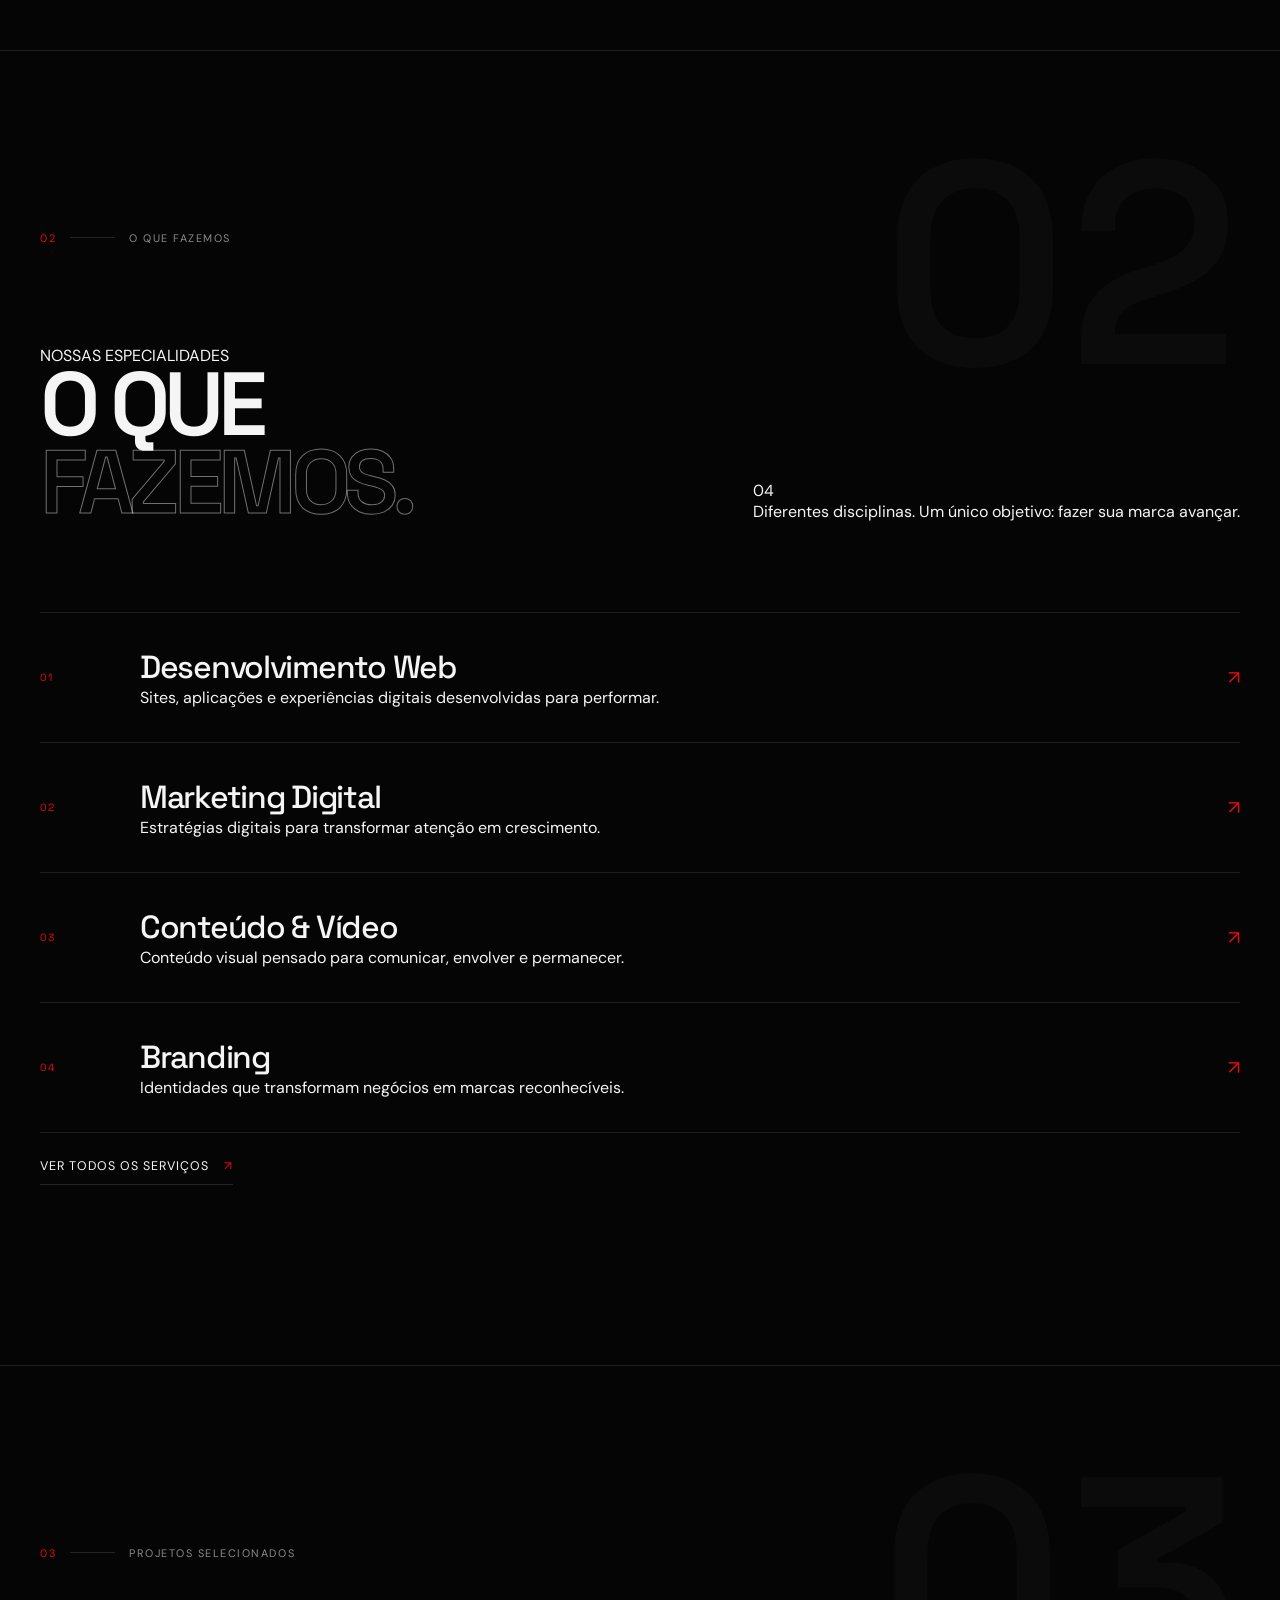
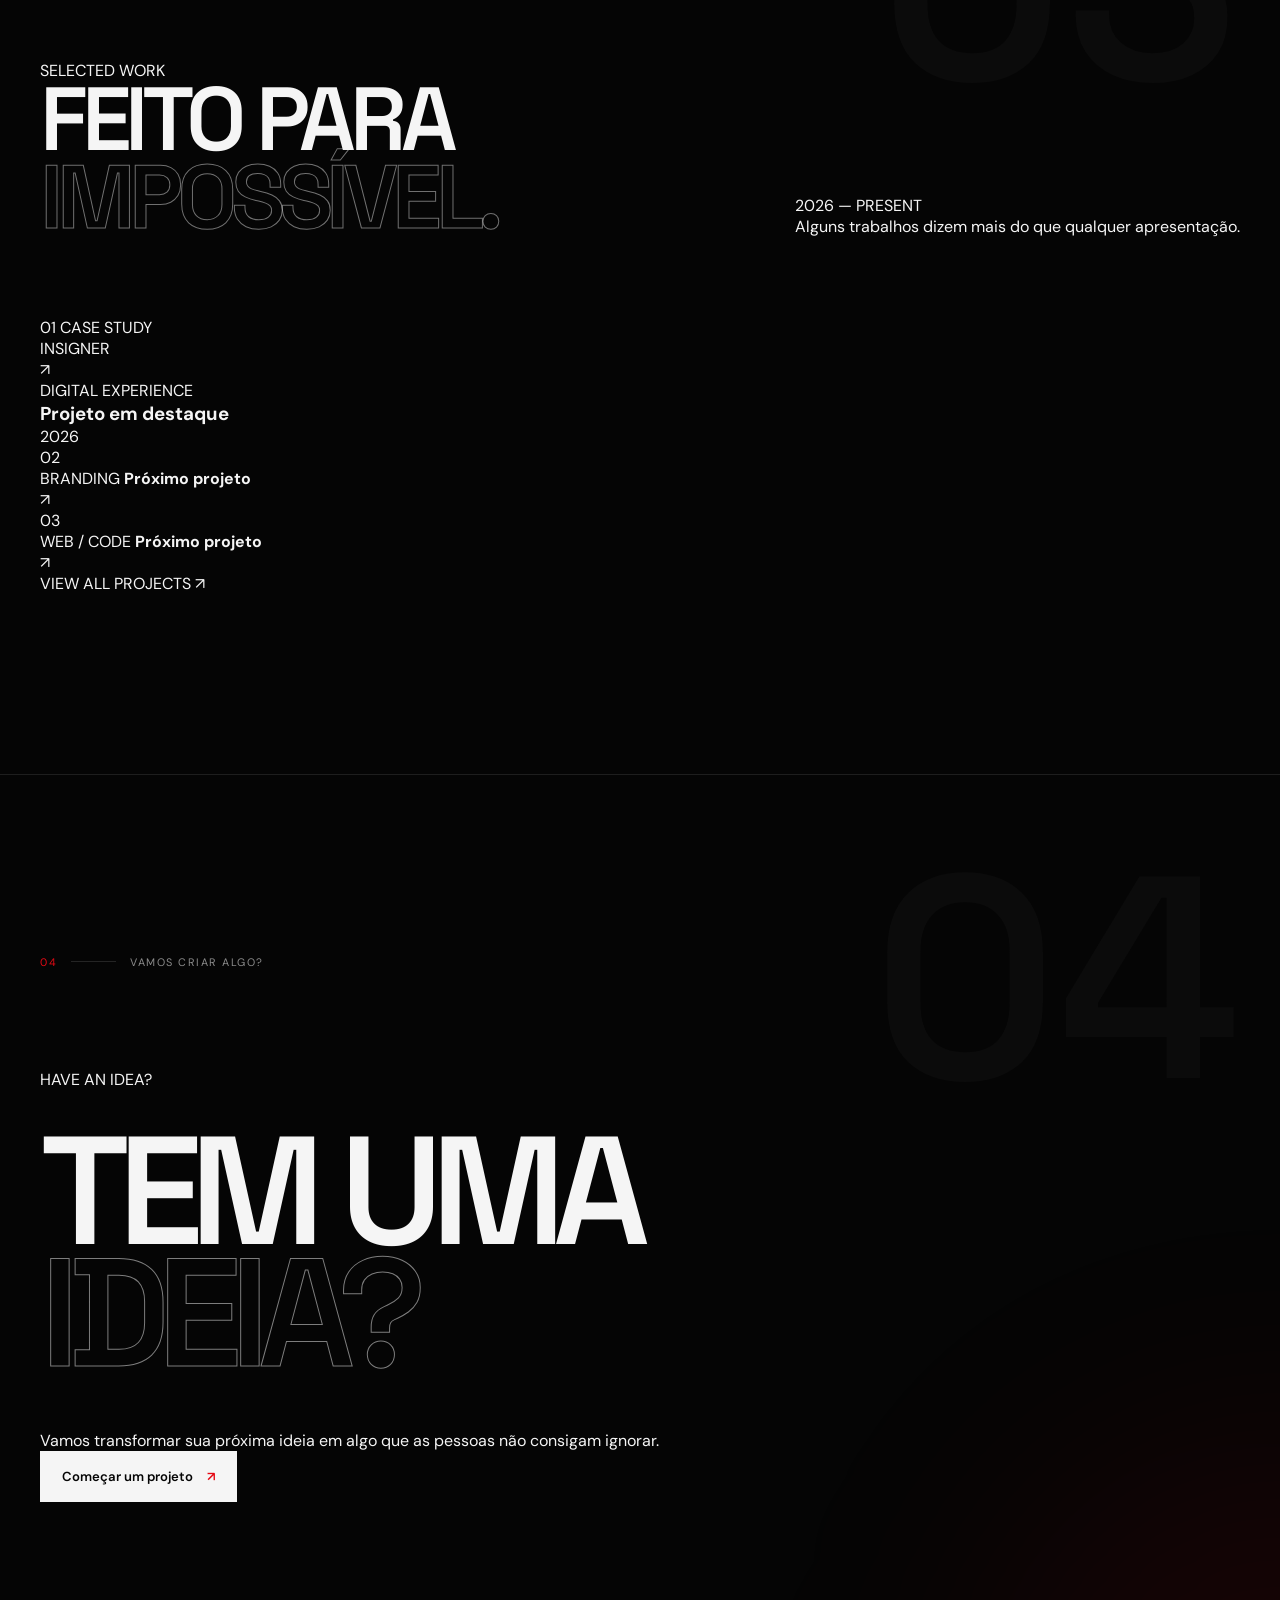
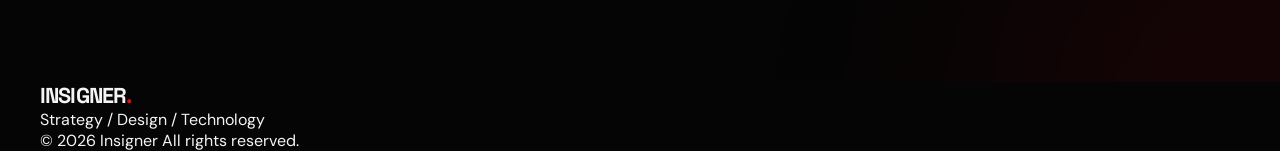
==== commit efca84e3: "Atualiza estrutura e visual do site" ====
--- a/pages/index.html
+++ b/pages/index.html
@@ -2,7 +2,6 @@
 <html lang="pt-BR">
 
 <head>
-
     <meta charset="UTF-8">
 
     <meta
@@ -19,14 +18,16 @@
 
     <link rel="stylesheet" href="../css/style.css">
     <link rel="stylesheet" href="../css/components.css">
+    <link rel="stylesheet" href="../css/home.css">
     <link rel="stylesheet" href="../css/responsive.css">
 
 </head>
 
-
 <body>
 
-    <!-- ==================== NAVBAR ==================== -->
+    <!-- =====================================================
+         NAVBAR
+    ====================================================== -->
 
     <header class="navbar">
 
@@ -35,7 +36,6 @@
             <a href="index.html" class="logo">
                 INSIGNER<span>.</span>
             </a>
-
 
             <nav class="navbar__menu">
 
@@ -76,24 +76,21 @@
 
             </nav>
 
-
             <a
                 href="contato.html"
                 class="navbar__cta"
             >
-                Vamos conversar <span>↗</span>
+                Vamos conversar
+                <span>↗</span>
             </a>
-
 
             <button
                 class="menu-toggle"
                 aria-label="Abrir menu"
                 aria-expanded="false"
             >
-
                 <span></span>
                 <span></span>
-
             </button>
 
         </div>
@@ -101,13 +98,11 @@
     </header>
 
 
-
-    <!-- ==================== MAIN ==================== -->
-
     <main>
 
-
-        <!-- ==================== HERO ==================== -->
+        <!-- =====================================================
+             HERO
+        ====================================================== -->
 
         <section class="hero">
 
@@ -117,12 +112,34 @@
 
                 <div class="hero__glow"></div>
 
+                <div class="hero__noise"></div>
+
+            </div>
+
+
+            <div class="hero__coordinates">
+
+                <span>19° 32' 08" S</span>
+
+                <span>40° 37' 50" W</span>
+
+            </div>
+
+
+            <div class="hero__status">
+
+                <span class="hero__status-dot"></span>
+
+                <span>
+                    AVAILABLE FOR PROJECTS
+                </span>
+
             </div>
 
 
             <div class="container hero__container">
 
-                <div class="section-label">
+                <div class="section-label hero__label">
 
                     <span class="section-label__number">
                         00
@@ -137,28 +154,40 @@
                 </div>
 
 
-                <h1 class="hero__title">
-
-                    IDEIAS QUE
-
-                    <span>
-                        VIRAM
-                    </span>
-
-                    IMPACTO.
-
-                </h1>
+                <div class="hero__headline">
+
+                    <span class="hero__eyebrow">
+                        STRATEGY / DESIGN / TECHNOLOGY
+                    </span>
+
+                    <h1 class="hero__title">
+
+                        IDEIAS QUE
+
+                        <span>VIRAM</span>
+
+                        IMPACTO.
+
+                    </h1>
+
+                </div>
 
 
                 <div class="hero__bottom">
 
-                    <p class="hero__description">
-
-                        Criamos experiências digitais,
-                        estratégias e marcas que conectam
-                        negócios às pessoas.
-
-                    </p>
+                    <div class="hero__description-wrap">
+
+                        <span class="hero__description-number">
+                            01
+                        </span>
+
+                        <p class="hero__description">
+                            Criamos experiências digitais,
+                            estratégias e marcas que conectam
+                            negócios às pessoas.
+                        </p>
+
+                    </div>
 
 
                     <div class="hero__actions">
@@ -171,7 +200,6 @@
                             <span>↗</span>
                         </a>
 
-
                         <a
                             href="contato.html"
                             class="button button--secondary"
@@ -187,7 +215,9 @@
 
                 <div class="hero__scroll">
 
-                    <span>Scroll para explorar</span>
+                    <span class="hero__scroll-text">
+                        Scroll para explorar
+                    </span>
 
                     <span class="hero__scroll-line"></span>
 
@@ -195,11 +225,17 @@
 
             </div>
 
+
+            <div class="hero__corner hero__corner--top"></div>
+
+            <div class="hero__corner hero__corner--bottom"></div>
+
         </section>
 
 
-
-        <!-- ==================== PREVIEW SOBRE ==================== -->
+        <!-- =====================================================
+             ABOUT PREVIEW
+        ====================================================== -->
 
         <section class="home-about">
 
@@ -222,19 +258,40 @@
 
                 <div class="home-about__content">
 
-                    <h2>
-                        NÃO SEGUIMOS
-                        <span>TENDÊNCIAS.</span>
-                        CRIAMOS ELAS.
-                    </h2>
-
-
-                    <div>
-
-                        <p>
+                    <div class="home-about__headline">
+
+                        <span class="home-about__eyebrow">
+                            BEYOND DIGITAL
+                        </span>
+
+                        <h2>
+
+                            NÃO SEGUIMOS
+
+                            <span>TENDÊNCIAS.</span>
+
+                            CRIAMOS ELAS.
+
+                        </h2>
+
+                    </div>
+
+
+                    <div class="home-about__info">
+
+                        <span class="home-about__number">
+                            01 / 04
+                        </span>
+
+                        <p class="home-about__description">
                             A Insigner transforma ideias em
                             experiências digitais que realmente
                             importam.
+                        </p>
+
+                        <p class="home-about__description muted">
+                            Estratégia, criatividade e tecnologia
+                            trabalhando no mesmo lugar.
                         </p>
 
                         <a
@@ -242,134 +299,242 @@
                             class="about__link"
                         >
                             Conheça a Insigner
+
                             <span class="about__link-arrow">
                                 ↗
                             </span>
+
                         </a>
 
                     </div>
 
                 </div>
 
+
+                <div class="home-about__footer">
+
+                    <span>
+                        STRATEGY
+                    </span>
+
+                    <span class="home-about__footer-line"></span>
+
+                    <span>
+                        DESIGN
+                    </span>
+
+                    <span class="home-about__footer-line"></span>
+
+                    <span>
+                        TECHNOLOGY
+                    </span>
+
+                </div>
+
             </div>
 
         </section>
 
 
-
-        <!-- ==================== PREVIEW SERVIÇOS ==================== -->
-
+        <!-- =====================================================
+             SERVICES
+        ====================================================== -->
         <section class="home-services">
-
+        
             <div class="container">
-
+            
                 <div class="section-label">
-
                     <span class="section-label__number">
                         02
                     </span>
-
+                
                     <span class="section-label__line"></span>
-
+                
                     <span class="section-label__text">
                         O que fazemos
                     </span>
-
-                </div>
-
-
+                </div>
+            
+            
                 <div class="home-services__heading">
-
-                    <h2>
-                        O QUE
-                        <span>FAZEMOS.</span>
-                    </h2>
-
-                    <a
-                        href="servicos.html"
-                        class="button button--secondary"
-                    >
-                        Ver todos os serviços
-                        <span>↗</span>
-                    </a>
-
-                </div>
-
-
+                
+                    <div>
+                        <span class="home-services__eyebrow">
+                            NOSSAS ESPECIALIDADES
+                        </span>
+                    
+                        <h2>
+                            O QUE
+                            <span>FAZEMOS.</span>
+                        </h2>
+                    </div>
+                
+                
+                    <div class="home-services__intro">
+                    
+                        <span class="home-services__intro-number">
+                            04
+                        </span>
+                    
+                        <p>
+                            Diferentes disciplinas.
+                            Um único objetivo:
+                            fazer sua marca avançar.
+                        </p>
+                    
+                    </div>
+                
+                </div>
+            
+            
                 <div class="home-services__list">
-
+                
+                    <!-- 01 -->
                     <a
                         href="servicos.html"
                         class="home-service"
                     >
-
-                        <span>01</span>
-
-                        <strong>
-                            Desenvolvimento Web
-                        </strong>
-
-                        <span>↗</span>
-
+                
+                        <span class="home-service__number">
+                            01
+                        </span>
+                    
+                        <div class="home-service__content">
+                                                                        
+                            <strong>
+                                Desenvolvimento Web
+                            </strong>
+                        
+                            <p>
+                                Sites, aplicações e experiências
+                                digitais desenvolvidas para performar.
+                            </p>
+                        
+                        </div>
+                    
+                        <span class="home-service__arrow">
+                            ↗
+                        </span>
+                    
                     </a>
-
-
+                
+                
+                    <!-- 02 -->
                     <a
                         href="servicos.html"
                         class="home-service"
                     >
-
-                        <span>02</span>
-
-                        <strong>
-                            Marketing Digital
-                        </strong>
-
-                        <span>↗</span>
-
+                
+                        <span class="home-service__number">
+                            02
+                        </span>
+                    
+                        <div class="home-service__content">
+                                                                  
+                            <strong>
+                                Marketing Digital
+                            </strong>
+                        
+                            <p>
+                                Estratégias digitais para transformar
+                                atenção em crescimento.
+                            </p>
+                        
+                        </div>
+                    
+                        <span class="home-service__arrow">
+                            ↗
+                        </span>
+                    
                     </a>
-
-
+                
+                
+                    <!-- 03 -->
                     <a
                         href="servicos.html"
                         class="home-service"
                     >
-
-                        <span>03</span>
-
-                        <strong>
-                            Conteúdo & Vídeo
-                        </strong>
-
-                        <span>↗</span>
-
+                
+                        <span class="home-service__number">
+                            03
+                        </span>
+                    
+                        <div class="home-service__content">
+                                                                        
+                            <strong>
+                                Conteúdo & Vídeo
+                            </strong>
+                        
+                            <p>
+                                Conteúdo visual pensado para comunicar,
+                                envolver e permanecer.
+                            </p>
+                        
+                        </div>
+                    
+                        <span class="home-service__arrow">
+                            ↗
+                        </span>
+                    
                     </a>
-
-
+                
+                
+                    <!-- 04 -->
                     <a
                         href="servicos.html"
                         class="home-service"
                     >
-
-                        <span>04</span>
-
-                        <strong>
-                            Branding
-                        </strong>
-
-                        <span>↗</span>
-
+                
+                        <span class="home-service__number">
+                            04
+                        </span>
+                    
+                        <div class="home-service__content">
+                                                                        
+                            <strong>
+                                Branding
+                            </strong>
+                        
+                            <p>
+                                Identidades que transformam negócios
+                                em marcas reconhecíveis.
+                            </p>
+                        
+                        </div>
+                    
+                        <span class="home-service__arrow">
+                            ↗
+                        </span>
+                    
                     </a>
-
-                </div>
-
-            </div>
-
+                
+                </div>
+            
+            
+                <div class="home-services__bottom">
+                                
+                    <a
+                        href="servicos.html"
+                        class="about__link"
+                    >
+                        Ver todos os serviços
+                
+                        <span class="about__link-arrow">
+                            ↗
+                        </span>
+                    
+                    </a>
+                
+                </div>
+            
+            </div>
+        
         </section>
 
 
-
-        <!-- ==================== PREVIEW PROJETOS ==================== -->
+        <!-- =====================================================
+             PROJECTS
+        ====================================================== -->
 
         <section class="home-projects">
 
@@ -392,29 +557,158 @@
 
                 <div class="home-projects__heading">
 
-                    <h2>
-                        FEITO PARA
-                        <span>IMPOSSÍVEL.</span>
-                    </h2>
+                    <div>
+
+                        <span class="home-projects__eyebrow">
+                            SELECTED WORK
+                        </span>
+
+                        <h2>
+
+                            FEITO PARA
+
+                            <span>IMPOSSÍVEL.</span>
+
+                        </h2>
+
+                    </div>
+
+
+                    <div class="home-projects__meta">
+
+                        <span>
+                            2026 — PRESENT
+                        </span>
+
+                        <p>
+                            Alguns trabalhos dizem mais
+                            do que qualquer apresentação.
+                        </p>
+
+                    </div>
+
+                </div>
+
+
+                <div class="home-projects__grid">
 
                     <a
                         href="projetos.html"
-                        class="about__link"
+                        class="project-card project-card--large"
                     >
-                        Ver projetos
-                        <span class="about__link-arrow">
-                            ↗
-                        </span>
+
+                        <div class="project-card__visual">
+
+                            <span class="project-card__index">
+                                01
+                            </span>
+
+                            <span class="project-card__status">
+                                CASE STUDY
+                            </span>
+
+                            <div class="project-card__placeholder">
+                                INSIGNER
+                            </div>
+
+                            <span class="project-card__arrow">
+                                ↗
+                            </span>
+
+                        </div>
+
+
+                        <div class="project-card__info">
+
+                            <div>
+
+                                <span>
+                                    DIGITAL EXPERIENCE
+                                </span>
+
+                                <h3>
+                                    Projeto em destaque
+                                </h3>
+
+                            </div>
+
+                            <span>
+                                2026
+                            </span>
+
+                        </div>
+
                     </a>
 
-                </div>
-
-
-                <div class="home-projects__placeholder">
-
-                    <span>
-                        PROJETOS EM BREVE
-                    </span>
+
+                    <div class="home-projects__side">
+
+                        <div class="project-mini">
+
+                            <span>
+                                02
+                            </span>
+
+                            <div>
+
+                                <span>
+                                    BRANDING
+                                </span>
+
+                                <strong>
+                                    Próximo projeto
+                                </strong>
+
+                            </div>
+
+                            <span>
+                                ↗
+                            </span>
+
+                        </div>
+
+
+                        <div class="project-mini">
+
+                            <span>
+                                03
+                            </span>
+
+                            <div>
+
+                                <span>
+                                    WEB / CODE
+                                </span>
+
+                                <strong>
+                                    Próximo projeto
+                                </strong>
+
+                            </div>
+
+                            <span>
+                                ↗
+                            </span>
+
+                        </div>
+
+
+                        <a
+                            href="projetos.html"
+                            class="home-projects__all"
+                        >
+
+                            <span>
+                                VIEW ALL PROJECTS
+                            </span>
+
+                            <span>
+                                ↗
+                            </span>
+
+                        </a>
+
+                    </div>
 
                 </div>
 
@@ -423,31 +717,68 @@
         </section>
 
 
-
-        <!-- ==================== CTA ==================== -->
+        <!-- =====================================================
+             CTA
+        ====================================================== -->
 
         <section class="home-cta">
 
+            <div class="home-cta__background">
+
+                <span></span>
+                <span></span>
+
+            </div>
+
+
             <div class="container">
 
-                <span class="section-label__text">
-                    04 — Vamos criar algo?
+                <div class="section-label">
+
+                    <span class="section-label__number">
+                        04
+                    </span>
+
+                    <span class="section-label__line"></span>
+
+                    <span class="section-label__text">
+                        Vamos criar algo?
+                    </span>
+
+                </div>
+
+
+                <span class="home-cta__eyebrow">
+                    HAVE AN IDEA?
                 </span>
 
 
                 <h2>
+
                     TEM UMA
+
                     <span>IDEIA?</span>
+
                 </h2>
 
 
-                <a
-                    href="contato.html"
-                    class="button button--primary"
-                >
-                    Começar um projeto
-                    <span>↗</span>
-                </a>
+                <div class="home-cta__bottom">
+
+                    <p>
+                        Vamos transformar sua próxima ideia
+                        em algo que as pessoas não consigam ignorar.
+                    </p>
+
+
+                    <a
+                        href="contato.html"
+                        class="button button--primary"
+                    >
+                        Começar um projeto
+                        <span>↗</span>
+                    </a>
+
+                </div>
 
             </div>
 
@@ -456,24 +787,47 @@
     </main>
 
 
-
-    <!-- ==================== FOOTER ==================== -->
+    <!-- =====================================================
+         FOOTER
+    ====================================================== -->
 
     <footer class="footer">
 
-        <div class="container">
-
-            <p>
-                © 2026 Insigner. Todos os direitos reservados.
-            </p>
+        <div class="container footer__container">
+
+            <div class="footer__brand">
+
+                <span class="logo">
+                    INSIGNER<span>.</span>
+                </span>
+
+                <p>
+                    Strategy / Design / Technology
+                </p>
+
+            </div>
+
+
+            <div class="footer__right">
+
+                <span>
+                    © 2026 Insigner
+                </span>
+
+                <span>
+                    All rights reserved.
+                </span>
+
+            </div>
 
         </div>
 
     </footer>
 
 
-
-    <!-- ==================== SCRIPTS ==================== -->
+    <!-- =====================================================
+         SCRIPTS
+    ====================================================== -->
 
     <script src="../js/navbar.js"></script>
     <script src="../js/animations.js"></script>
--- a/css/style.css
+++ b/css/style.css
@@ -1,5 +1,5 @@
 /* =========================================================
-   INSIGNER — HOME
+   INSIGNER — GLOBAL
    ========================================================= */
 
 
@@ -17,13 +17,10 @@
 :root {
     --black: #050505;
     --black-soft: #0a0a0a;
-
     --white: #f5f5f5;
     --gray: #8c8c8c;
     --gray-dark: #242424;
-
     --red: #e50914;
-
     --border: rgba(255, 255, 255, 0.1);
 
     --container: 1400px;
@@ -40,32 +37,37 @@
     box-sizing: border-box;
 }
 
-
 html {
     scroll-behavior: smooth;
 }
 
-
 body {
     background: var(--black);
     color: var(--white);
-
     font-family: 'DM Sans', sans-serif;
-
     overflow-x: hidden;
 }
-
 
 a {
     color: inherit;
     text-decoration: none;
 }
 
-
-button {
+button,
+input,
+textarea,
+select {
     font: inherit;
 }
 
+button {
+    border: 0;
+}
+
+img {
+    display: block;
+    max-width: 100%;
+}
 
 ::selection {
     background: var(--red);
@@ -88,963 +90,17 @@
 
 
 /* =========================================================
-   NAVBAR
+   UTILITÁRIOS GLOBAIS
    ========================================================= */
 
-.navbar {
-    position: fixed;
-
-    top: 0;
-    left: 0;
-
-    width: 100%;
-
-    z-index: 100;
-
-    border-bottom: 1px solid var(--border);
-
-    background: rgba(5, 5, 5, 0.85);
-
-    backdrop-filter: blur(15px);
+.no-scroll {
+    overflow: hidden;
 }
 
-
-.navbar__container {
-    height: 80px;
-
-    display: flex;
-
-    align-items: center;
-
-    justify-content: space-between;
-}
-
-
-/* Logo */
-
-.logo {
-    font-family: 'Space Grotesk', sans-serif;
-
-    font-size: 1.25rem;
-
-    font-weight: 700;
-
-    letter-spacing: -0.04em;
-}
-
-
-.logo span {
+.text-red {
     color: var(--red);
 }
 
-
-/* Menu */
-
-.navbar__menu {
-    display: flex;
-
-    align-items: center;
-
-    gap: 35px;
-}
-
-
-.navbar__link {
-    position: relative;
-
+.text-gray {
     color: var(--gray);
-
-    font-size: 0.8rem;
-
-    text-transform: uppercase;
-
-    letter-spacing: 0.08em;
-
-    transition: color 0.3s ease;
-}
-
-
-.navbar__link:hover,
-.navbar__link.active {
-    color: var(--white);
-}
-
-
-.navbar__link::after {
-    content: '';
-
-    position: absolute;
-
-    left: 0;
-    bottom: -8px;
-
-    width: 0;
-    height: 1px;
-
-    background: var(--red);
-
-    transition: width 0.3s ease;
-}
-
-
-.navbar__link:hover::after,
-.navbar__link.active::after {
-    width: 100%;
-}
-
-
-/* CTA Navbar */
-
-.navbar__cta {
-    display: flex;
-
-    align-items: center;
-
-    gap: 10px;
-
-    padding: 11px 17px;
-
-    border: 1px solid var(--border);
-
-    font-size: 0.75rem;
-
-    text-transform: uppercase;
-
-    letter-spacing: 0.06em;
-
-    transition:
-        background 0.3s ease,
-        border-color 0.3s ease;
-}
-
-
-.navbar__cta span {
-    color: var(--red);
-}
-
-
-.navbar__cta:hover {
-    background: var(--red);
-
-    border-color: var(--red);
-}
-
-
-.navbar__cta:hover span {
-    color: var(--white);
-}
-
-
-/* Menu mobile */
-
-.menu-toggle {
-    display: none;
-
-    background: none;
-
-    border: 0;
-
-    cursor: pointer;
-}
-
-
-/* =========================================================
-   HERO
-   ========================================================= */
-
-.hero {
-    position: relative;
-
-    min-height: 100vh;
-
-    display: flex;
-
-    align-items: center;
-
-    overflow: hidden;
-}
-
-
-/* Fundo */
-
-.hero__background {
-    position: absolute;
-
-    inset: 0;
-
-    z-index: -1;
-
-    pointer-events: none;
-}
-
-
-/* Grid */
-
-.hero__grid {
-    position: absolute;
-
-    inset: 0;
-
-    background-image:
-        linear-gradient(
-            rgba(255, 255, 255, 0.035) 1px,
-            transparent 1px
-        ),
-        linear-gradient(
-            90deg,
-            rgba(255, 255, 255, 0.035) 1px,
-            transparent 1px
-        );
-
-    background-size: 80px 80px;
-
-    mask-image:
-        linear-gradient(
-            to bottom,
-            black,
-            transparent 90%
-        );
-}
-
-
-/* Glow */
-
-.hero__glow {
-    position: absolute;
-
-    width: 700px;
-    height: 700px;
-
-    top: -250px;
-    right: -200px;
-
-    border-radius: 50%;
-
-    background: rgba(229, 9, 20, 0.1);
-
-    filter: blur(130px);
-}
-
-
-/* Conteúdo */
-
-.hero__container {
-    position: relative;
-
-    padding-top: 80px;
-}
-
-
-/* Label */
-
-.hero__label {
-    display: flex;
-
-    align-items: center;
-
-    gap: 15px;
-
-    color: var(--gray);
-
-    font-size: 0.65rem;
-
-    text-transform: uppercase;
-
-    letter-spacing: 0.15em;
-}
-
-
-.hero__label-number {
-    color: var(--red);
-}
-
-
-.hero__label-line {
-    width: 60px;
-
-    height: 1px;
-
-    background: var(--gray-dark);
-}
-
-
-/* Título */
-
-.hero__title {
-    max-width: 1100px;
-
-    margin-top: 55px;
-
-    font-family: 'Space Grotesk', sans-serif;
-
-    font-size: clamp(
-        4.5rem,
-        10vw,
-        10rem
-    );
-
-    line-height: 0.84;
-
-    letter-spacing: -0.08em;
-
-    font-weight: 600;
-}
-
-
-.hero__title span {
-    display: block;
-
-    color: transparent;
-
-    -webkit-text-stroke: 1px rgba(
-        245,
-        245,
-        245,
-        0.5
-    );
-}
-
-
-/* Parte inferior */
-
-.hero__bottom {
-    display: flex;
-
-    align-items: flex-end;
-
-    justify-content: space-between;
-
-    gap: 50px;
-
-    margin-top: 75px;
-}
-
-
-/* Descrição */
-
-.hero__description {
-    max-width: 420px;
-
-    color: var(--gray);
-
-    font-size: 0.95rem;
-
-    line-height: 1.7;
-}
-
-
-/* Ações */
-
-.hero__actions {
-    display: flex;
-
-    gap: 15px;
-}
-
-
-/* =========================================================
-   BOTÕES
-   ========================================================= */
-
-.button {
-    display: inline-flex;
-
-    align-items: center;
-
-    justify-content: center;
-
-    gap: 15px;
-
-    min-height: 50px;
-
-    padding: 0 22px;
-
-    font-size: 0.75rem;
-
-    text-transform: uppercase;
-
-    letter-spacing: 0.08em;
-
-    transition:
-        background 0.3s ease,
-        color 0.3s ease,
-        border-color 0.3s ease,
-        transform 0.3s ease;
-}
-
-
-.button span {
-    color: var(--red);
-
-    transition: transform 0.3s ease;
-}
-
-
-.button:hover span {
-    transform: translate(3px, -3px);
-}
-
-
-.button--primary {
-    background: var(--red);
-
-    color: var(--white);
-}
-
-
-.button--primary:hover {
-    background: #ff1823;
-
-    transform: translateY(-2px);
-}
-
-
-.button--primary span {
-    color: var(--white);
-}
-
-
-.button--secondary {
-    border: 1px solid var(--border);
-
-    color: var(--white);
-}
-
-
-.button--secondary:hover {
-    background: var(--white);
-
-    color: var(--black);
-}
-
-
-/* Scroll */
-
-.hero__scroll {
-    position: absolute;
-
-    right: 0;
-    bottom: 35px;
-
-    display: flex;
-
-    align-items: center;
-
-    gap: 15px;
-
-    color: var(--gray);
-
-    font-size: 0.65rem;
-
-    text-transform: uppercase;
-
-    letter-spacing: 0.12em;
-}
-
-
-.hero__scroll-line {
-    width: 60px;
-
-    height: 1px;
-
-    background: var(--gray-dark);
-}
-
-
-/* =========================================================
-   LABEL DAS SEÇÕES
-   ========================================================= */
-
-.section-label {
-    display: flex;
-
-    align-items: center;
-
-    gap: 15px;
-
-    color: var(--gray);
-
-    font-size: 0.65rem;
-
-    text-transform: uppercase;
-
-    letter-spacing: 0.14em;
-}
-
-
-.section-label span:first-child {
-    color: var(--red);
-}
-
-
-.section-label__line {
-    width: 60px;
-
-    height: 1px;
-
-    background: var(--gray-dark);
-}
-
-
-/* =========================================================
-   HOME — SOBRE
-   ========================================================= */
-
-.home-about {
-    padding: 180px 0;
-
-    border-top: 1px solid var(--border);
-}
-
-
-.home-about__content {
-    display: grid;
-
-    grid-template-columns:
-        minmax(0, 1.4fr)
-        minmax(280px, 0.6fr);
-
-    gap: 100px;
-
-    align-items: end;
-
-    margin-top: 100px;
-}
-
-
-.home-about__content h2 {
-    max-width: 900px;
-
-    font-family: 'Space Grotesk', sans-serif;
-
-    font-size: clamp(
-        4rem,
-        7vw,
-        8rem
-    );
-
-    line-height: 0.87;
-
-    letter-spacing: -0.07em;
-
-    font-weight: 600;
-}
-
-
-.home-about__content h2 span {
-    display: block;
-
-    color: transparent;
-
-    -webkit-text-stroke: 1px rgba(
-        245,
-        245,
-        245,
-        0.45
-    );
-}
-
-
-.home-about__text {
-    max-width: 390px;
-}
-
-
-.home-about__text p {
-    margin-bottom: 25px;
-
-    color: var(--gray);
-
-    font-size: 0.95rem;
-
-    line-height: 1.75;
-}
-
-
-/* Link de texto */
-
-.text-link {
-    display: inline-flex;
-
-    align-items: center;
-
-    gap: 15px;
-
-    color: var(--white);
-
-    font-size: 0.75rem;
-
-    text-transform: uppercase;
-
-    letter-spacing: 0.08em;
-
-    transition: color 0.3s ease;
-}
-
-
-.text-link span {
-    display: flex;
-
-    align-items: center;
-
-    justify-content: center;
-
-    width: 35px;
-    height: 35px;
-
-    border: 1px solid var(--border);
-
-    transition:
-        background 0.3s ease,
-        transform 0.3s ease;
-}
-
-
-.text-link:hover {
-    color: var(--red);
-}
-
-
-.text-link:hover span {
-    background: var(--red);
-
-    border-color: var(--red);
-
-    color: var(--white);
-
-    transform: translate(3px, -3px);
-}
-
-
-/* =========================================================
-   HOME — SERVIÇOS
-   ========================================================= */
-
-.home-services {
-    padding: 180px 0;
-
-    border-top: 1px solid var(--border);
-}
-
-
-.home-services__header {
-    display: flex;
-
-    align-items: flex-end;
-
-    justify-content: space-between;
-
-    gap: 50px;
-
-    margin-top: 100px;
-
-    margin-bottom: 100px;
-}
-
-
-.home-services__header h2 {
-    font-family: 'Space Grotesk', sans-serif;
-
-    font-size: clamp(
-        4rem,
-        7vw,
-        8rem
-    );
-
-    line-height: 0.87;
-
-    letter-spacing: -0.07em;
-
-    font-weight: 600;
-}
-
-
-.home-services__header h2 span {
-    display: block;
-
-    color: transparent;
-
-    -webkit-text-stroke: 1px rgba(
-        245,
-        245,
-        245,
-        0.45
-    );
-}
-
-
-/* Lista */
-
-.services-list {
-    border-top: 1px solid var(--border);
-}
-
-
-.service-item {
-    display: grid;
-
-    grid-template-columns:
-        70px
-        minmax(0, 1fr)
-        50px;
-
-    align-items: center;
-
-    gap: 30px;
-
-    min-height: 120px;
-
-    border-bottom: 1px solid var(--border);
-
-    transition:
-        padding 0.4s ease,
-        background 0.4s ease;
-}
-
-
-.service-item:hover {
-    padding-left: 20px;
-
-    padding-right: 20px;
-
-    background: rgba(
-        255,
-        255,
-        255,
-        0.025
-    );
-}
-
-
-.service-item > span:first-child {
-    color: var(--red);
-
-    font-size: 0.7rem;
-
-    letter-spacing: 0.1em;
-}
-
-
-.service-item strong {
-    font-family: 'Space Grotesk', sans-serif;
-
-    font-size: clamp(
-        1.5rem,
-        2.5vw,
-        2.5rem
-    );
-
-    font-weight: 500;
-
-    letter-spacing: -0.04em;
-}
-
-
-.service-item > span:last-child {
-    justify-self: end;
-
-    color: var(--red);
-
-    font-size: 1.2rem;
-
-    transition: transform 0.3s ease;
-}
-
-
-.service-item:hover > span:last-child {
-    transform: translate(4px, -4px);
-}
-
-
-/* =========================================================
-   HOME — PROJETOS
-   ========================================================= */
-
-.home-projects {
-    padding: 180px 0;
-
-    border-top: 1px solid var(--border);
-}
-
-
-.home-projects__header {
-    display: flex;
-
-    align-items: flex-end;
-
-    justify-content: space-between;
-
-    gap: 50px;
-
-    margin-top: 100px;
-
-    margin-bottom: 80px;
-}
-
-
-.home-projects__header h2 {
-    font-family: 'Space Grotesk', sans-serif;
-
-    font-size: clamp(
-        4rem,
-        7vw,
-        8rem
-    );
-
-    line-height: 0.87;
-
-    letter-spacing: -0.07em;
-
-    font-weight: 600;
-}
-
-
-.home-projects__header h2 span {
-    display: block;
-
-    color: transparent;
-
-    -webkit-text-stroke: 1px rgba(
-        245,
-        245,
-        245,
-        0.45
-    );
-}
-
-
-.projects-placeholder {
-    min-height: 500px;
-
-    display: flex;
-
-    align-items: center;
-
-    justify-content: center;
-
-    border: 1px solid var(--border);
-
-    background:
-        linear-gradient(
-            135deg,
-            rgba(255, 255, 255, 0.025),
-            transparent
-        );
-
-    color: var(--gray);
-
-    font-size: 0.7rem;
-
-    letter-spacing: 0.15em;
-}
-
-
-/* =========================================================
-   HOME — CTA
-   ========================================================= */
-
-.home-cta {
-    padding: 180px 0;
-
-    border-top: 1px solid var(--border);
-}
-
-
-.cta-label {
-    color: var(--gray);
-
-    font-size: 0.65rem;
-
-    text-transform: uppercase;
-
-    letter-spacing: 0.12em;
-}
-
-
-.home-cta h2 {
-    margin: 35px 0 50px;
-
-    font-family: 'Space Grotesk', sans-serif;
-
-    font-size: clamp(
-        5rem,
-        12vw,
-        12rem
-    );
-
-    line-height: 0.8;
-
-    letter-spacing: -0.08em;
-
-    font-weight: 600;
-}
-
-
-.home-cta h2 span {
-    display: block;
-
-    color: transparent;
-
-    -webkit-text-stroke: 1px rgba(
-        245,
-        245,
-        245,
-        0.5
-    );
-}
-
-
-/* =========================================================
-   FOOTER
-   ========================================================= */
-
-.footer {
-    padding: 35px 0;
-
-    border-top: 1px solid var(--border);
-
-    color: var(--gray);
-
-    font-size: 0.7rem;
-
-    text-align: center;
-}
-
-
-
-/* =========================================================
-   INSIGNER — RESPONSIVE
-   ========================================================= */
-
-
-/* =========================================================
-   NAVBAR
-   ========================================================= */
-
-@media (max-width: 900px) {
-
-    .navbar__container {
-        height: 76px;
-    }
-
-    .navbar__menu {
-        display: none;
-    }
-
-    .navbar__cta {
-        display: none;
-    }
-
-    .menu-toggle {
-        display: flex;
-    }
-}
-
-
-@media (max-width: 600px) {
-
-    .navbar__container {
-        height: 68px;
-    }
-
 }
--- a/css/home.css
+++ b/css/home.css
@@ -0,0 +1,963 @@
+/* =========================================================
+   INSIGNER — HOME
+   ========================================================= */
+
+
+/* =========================================================
+   HERO
+   ========================================================= */
+
+.hero {
+    position: relative;
+    min-height: 100vh;
+    display: flex;
+    align-items: center;
+    overflow: hidden;
+    border-bottom: 1px solid var(--border);
+}
+
+
+/* ==================== BACKGROUND ==================== */
+
+.hero__background {
+    position: absolute;
+    inset: 0;
+    z-index: -1;
+    overflow: hidden;
+    pointer-events: none;
+}
+
+.hero__grid {
+    position: absolute;
+    inset: 0;
+
+    background-image:
+        linear-gradient(
+            rgba(255, 255, 255, 0.035) 1px,
+            transparent 1px
+        ),
+        linear-gradient(
+            90deg,
+            rgba(255, 255, 255, 0.035) 1px,
+            transparent 1px
+        );
+
+    background-size: 80px 80px;
+
+    mask-image: linear-gradient(
+        to bottom,
+        black 0%,
+        transparent 90%
+    );
+}
+
+.hero__glow {
+    position: absolute;
+    width: 700px;
+    height: 700px;
+
+    top: -180px;
+    right: -220px;
+
+    border-radius: 50%;
+
+    background: rgba(229, 9, 20, 0.11);
+
+    filter: blur(130px);
+}
+
+.hero__noise {
+    position: absolute;
+    inset: 0;
+
+    opacity: 0.035;
+    pointer-events: none;
+
+    background-image: url("data:image/svg+xml,%3Csvg viewBox='0 0 180 180' xmlns='http://www.w3.org/2000/svg'%3E%3Cfilter id='n'%3E%3CfeTurbulence type='fractalNoise' baseFrequency='.9' numOctaves='4' stitchTiles='stitch'/%3E%3C/filter%3E%3Crect width='100%25' height='100%25' filter='url(%23n)' opacity='.5'/%3E%3C/svg%3E");
+}
+
+
+/* ==================== CONTAINER ==================== */
+
+.hero__container {
+    position: relative;
+    width: 100%;
+    padding-top: 100px;
+}
+
+
+/* ==================== LABEL ==================== */
+
+.hero__label {
+    margin-bottom: 70px;
+}
+
+
+/* ==================== EYEBROW ==================== */
+
+.hero__headline {
+    position: relative;
+}
+
+.hero__eyebrow {
+    display: block;
+
+    margin-bottom: 25px;
+
+    color: var(--red);
+
+    font-size: 0.68rem;
+    font-weight: 600;
+
+    letter-spacing: 0.18em;
+    text-transform: uppercase;
+}
+
+
+/* ==================== TITLE ==================== */
+
+.hero__title {
+    max-width: 1200px;
+
+    font-family: 'Space Grotesk', sans-serif;
+
+    font-size: clamp(
+        5rem,
+        11vw,
+        11rem
+    );
+
+    line-height: 0.82;
+
+    letter-spacing: -0.08em;
+
+    font-weight: 600;
+}
+
+.hero__title span {
+    display: block;
+
+    color: transparent;
+
+    -webkit-text-stroke: 1px rgba(
+        245,
+        245,
+        245,
+        0.55
+    );
+}
+
+
+/* ==================== COORDINATES ==================== */
+
+.hero__coordinates {
+    position: absolute;
+
+    top: 50%;
+    left: 25px;
+
+    display: flex;
+    flex-direction: column;
+    gap: 5px;
+
+    color: var(--gray);
+
+    font-size: 0.55rem;
+
+    letter-spacing: 0.12em;
+
+    writing-mode: vertical-rl;
+
+    transform: translateY(-50%);
+}
+
+
+/* ==================== STATUS ==================== */
+
+.hero__status {
+    position: absolute;
+
+    top: 120px;
+    right: 40px;
+
+    display: flex;
+    align-items: center;
+    gap: 10px;
+
+    color: var(--gray);
+
+    font-size: 0.55rem;
+
+    letter-spacing: 0.12em;
+}
+
+.hero__status-dot {
+    width: 6px;
+    height: 6px;
+
+    border-radius: 50%;
+
+    background: var(--red);
+
+    box-shadow:
+        0 0 0 4px rgba(229, 9, 20, 0.1);
+
+    animation: statusPulse 2s infinite;
+}
+
+
+/* ==================== HERO BOTTOM ==================== */
+
+.hero__bottom {
+    display: flex;
+    align-items: flex-end;
+    justify-content: space-between;
+
+    gap: 60px;
+
+    margin-top: 80px;
+}
+
+
+/* ==================== DESCRIPTION ==================== */
+
+.hero__description-wrap {
+    display: flex;
+    align-items: flex-start;
+    gap: 18px;
+
+    max-width: 460px;
+}
+
+.hero__description-number {
+    color: var(--red);
+
+    font-family: 'Space Grotesk', sans-serif;
+
+    font-size: 0.65rem;
+
+    letter-spacing: 0.1em;
+}
+
+.hero__description {
+    max-width: 400px;
+
+    color: var(--gray);
+
+    font-size: 0.95rem;
+
+    line-height: 1.75;
+}
+
+
+/* ==================== ACTIONS ==================== */
+
+.hero__actions {
+    display: flex;
+    align-items: center;
+
+    gap: 15px;
+}
+
+
+/* ==================== SCROLL ==================== */
+
+.hero__scroll {
+    position: absolute;
+
+    bottom: 35px;
+    left: 0;
+
+    display: flex;
+    align-items: center;
+
+    gap: 15px;
+
+    color: var(--gray);
+
+    font-size: 0.6rem;
+
+    text-transform: uppercase;
+
+    letter-spacing: 0.14em;
+}
+
+.hero__scroll-line {
+    position: relative;
+
+    width: 65px;
+    height: 1px;
+
+    overflow: hidden;
+
+    background: var(--gray-dark);
+}
+
+.hero__scroll-line::after {
+    content: '';
+
+    position: absolute;
+
+    top: 0;
+    left: 0;
+
+    width: 25px;
+    height: 100%;
+
+    background: var(--red);
+
+    animation: scrollLine 2s infinite ease-in-out;
+}
+
+
+/* ==================== CORNERS ==================== */
+
+.hero__corner {
+    position: absolute;
+
+    width: 35px;
+    height: 35px;
+
+    pointer-events: none;
+}
+
+.hero__corner--top {
+    top: 100px;
+    right: 40px;
+
+    border-top: 1px solid var(--border);
+    border-right: 1px solid var(--border);
+}
+
+.hero__corner--bottom {
+    right: 40px;
+    bottom: 35px;
+
+    border-right: 1px solid var(--border);
+    border-bottom: 1px solid var(--border);
+}
+
+
+/* =========================================================
+   HOME — ABOUT PREVIEW
+   ========================================================= */
+
+.home-about {
+    position: relative;
+
+    padding: 180px 0;
+
+    border-bottom: 1px solid var(--border);
+
+    overflow: hidden;
+}
+
+.home-about::before {
+    content: '01';
+
+    position: absolute;
+
+    top: 80px;
+    right: 40px;
+
+    color: rgba(255, 255, 255, 0.025);
+
+    font-family: 'Space Grotesk', sans-serif;
+
+    font-size: 18rem;
+    font-weight: 600;
+
+    line-height: 1;
+
+    pointer-events: none;
+}
+
+.home-about__content {
+    display: grid;
+
+    grid-template-columns:
+        minmax(0, 1.4fr)
+        minmax(280px, 0.6fr);
+
+    gap: 100px;
+
+    align-items: end;
+
+    margin-top: 100px;
+}
+
+
+/* ==================== TITLE ==================== */
+
+.home-about__content h2 {
+    max-width: 950px;
+
+    font-family: 'Space Grotesk', sans-serif;
+
+    font-size: clamp(
+        4rem,
+        7vw,
+        8rem
+    );
+
+    line-height: 0.87;
+
+    letter-spacing: -0.07em;
+
+    font-weight: 600;
+}
+
+.home-about__content h2 span {
+    display: block;
+
+    color: transparent;
+
+    -webkit-text-stroke: 1px rgba(
+        245,
+        245,
+        245,
+        0.45
+    );
+}
+
+
+/* ==================== TEXT ==================== */
+
+.home-about__content > div:last-child {
+    max-width: 390px;
+
+    padding-bottom: 8px;
+}
+
+.home-about__content p {
+    margin-bottom: 25px;
+
+    color: var(--gray);
+
+    font-size: 0.95rem;
+
+    line-height: 1.75;
+}
+
+
+/* =========================================================
+   HOME — SERVICES
+   ========================================================= */
+
+.home-services {
+    position: relative;
+
+    padding: 180px 0;
+
+    border-bottom: 1px solid var(--border);
+
+    overflow: hidden;
+}
+
+.home-services::before {
+    content: '02';
+
+    position: absolute;
+
+    top: 70px;
+    right: 40px;
+
+    color: rgba(255, 255, 255, 0.025);
+
+    font-family: 'Space Grotesk', sans-serif;
+
+    font-size: 18rem;
+    font-weight: 600;
+
+    line-height: 1;
+
+    pointer-events: none;
+}
+
+
+/* ==================== HEADING ==================== */
+
+.home-services__heading {
+    display: flex;
+
+    align-items: flex-end;
+    justify-content: space-between;
+
+    gap: 50px;
+
+    margin-top: 100px;
+    margin-bottom: 90px;
+}
+
+.home-services__heading h2 {
+    font-family: 'Space Grotesk', sans-serif;
+
+    font-size: clamp(
+        4rem,
+        7vw,
+        8rem
+    );
+
+    line-height: 0.87;
+
+    letter-spacing: -0.07em;
+
+    font-weight: 600;
+}
+
+.home-services__heading h2 span {
+    display: block;
+
+    color: transparent;
+
+    -webkit-text-stroke: 1px rgba(
+        245,
+        245,
+        245,
+        0.45
+    );
+}
+
+
+/* ==================== LIST ==================== */
+
+.home-services__list {
+    position: relative;
+
+    border-top: 1px solid var(--border);
+}
+
+
+/* ==================== SERVICE ==================== */
+
+.home-service {
+    position: relative;
+
+    display: grid;
+
+    grid-template-columns:
+        70px
+        minmax(0, 1fr)
+        50px;
+
+    align-items: center;
+
+    gap: 30px;
+
+    min-height: 130px;
+
+    border-bottom: 1px solid var(--border);
+
+    transition:
+        padding 0.4s ease,
+        background 0.4s ease;
+}
+
+.home-service::before {
+    content: '';
+
+    position: absolute;
+
+    left: 0;
+    bottom: -1px;
+
+    width: 0;
+    height: 1px;
+
+    background: var(--red);
+
+    transition: width 0.5s ease;
+}
+
+.home-service:hover {
+    padding-left: 25px;
+    padding-right: 25px;
+
+    background: rgba(
+        255,
+        255,
+        255,
+        0.025
+    );
+}
+
+.home-service:hover::before {
+    width: 100%;
+}
+
+
+/* ==================== NUMBER ==================== */
+
+.home-service > span:first-child {
+    color: var(--red);
+
+    font-family: 'Space Grotesk', sans-serif;
+
+    font-size: 0.65rem;
+
+    letter-spacing: 0.1em;
+}
+
+
+/* ==================== NAME ==================== */
+
+.home-service strong {
+    font-family: 'Space Grotesk', sans-serif;
+
+    font-size: clamp(
+        1.5rem,
+        2.5vw,
+        2.5rem
+    );
+
+    font-weight: 500;
+
+    letter-spacing: -0.04em;
+
+    transition: transform 0.4s ease;
+}
+
+.home-service:hover strong {
+    transform: translateX(8px);
+}
+
+
+/* ==================== ARROW ==================== */
+
+.home-service > span:last-child {
+    justify-self: end;
+
+    color: var(--red);
+
+    font-size: 1.2rem;
+
+    transition:
+        transform 0.3s ease;
+}
+
+.home-service:hover > span:last-child {
+    transform: translate(
+        5px,
+        -5px
+    );
+}
+
+
+/* =========================================================
+   HOME — PROJECTS
+   ========================================================= */
+
+.home-projects {
+    position: relative;
+
+    padding: 180px 0;
+
+    border-bottom: 1px solid var(--border);
+
+    overflow: hidden;
+}
+
+.home-projects::before {
+    content: '03';
+
+    position: absolute;
+
+    top: 70px;
+    right: 40px;
+
+    color: rgba(255, 255, 255, 0.025);
+
+    font-family: 'Space Grotesk', sans-serif;
+
+    font-size: 18rem;
+    font-weight: 600;
+
+    line-height: 1;
+
+    pointer-events: none;
+}
+
+
+/* ==================== HEADING ==================== */
+
+.home-projects__heading {
+    display: flex;
+
+    align-items: flex-end;
+    justify-content: space-between;
+
+    gap: 50px;
+
+    margin-top: 100px;
+    margin-bottom: 80px;
+}
+
+.home-projects__heading h2 {
+    max-width: 900px;
+
+    font-family: 'Space Grotesk', sans-serif;
+
+    font-size: clamp(
+        4rem,
+        7vw,
+        8rem
+    );
+
+    line-height: 0.87;
+
+    letter-spacing: -0.07em;
+
+    font-weight: 600;
+}
+
+.home-projects__heading h2 span {
+    display: block;
+
+    color: transparent;
+
+    -webkit-text-stroke: 1px rgba(
+        245,
+        245,
+        245,
+        0.45
+    );
+}
+
+
+/* ==================== PLACEHOLDER ==================== */
+
+.home-projects__placeholder {
+    position: relative;
+
+    min-height: 520px;
+
+    display: flex;
+    align-items: center;
+    justify-content: center;
+
+    border: 1px solid var(--border);
+
+    background:
+        radial-gradient(
+            circle at center,
+            rgba(229, 9, 20, 0.06),
+            transparent 45%
+        ),
+        linear-gradient(
+            135deg,
+            rgba(255, 255, 255, 0.025),
+            transparent
+        );
+
+    overflow: hidden;
+}
+
+.home-projects__placeholder::before {
+    content: '';
+
+    position: absolute;
+
+    inset: 20px;
+
+    border: 1px solid rgba(
+        255,
+        255,
+        255,
+        0.035
+    );
+
+    pointer-events: none;
+}
+
+.home-projects__placeholder::after {
+    content: '03';
+
+    position: absolute;
+
+    font-family: 'Space Grotesk', sans-serif;
+
+    font-size: 12rem;
+
+    font-weight: 600;
+
+    color: rgba(
+        255,
+        255,
+        255,
+        0.025
+    );
+}
+
+.home-projects__placeholder span {
+    position: relative;
+    z-index: 1;
+
+    color: var(--gray);
+
+    font-size: 0.65rem;
+
+    letter-spacing: 0.2em;
+}
+
+
+/* =========================================================
+   HOME — CTA
+   ========================================================= */
+
+.home-cta {
+    position: relative;
+
+    padding: 180px 0;
+
+    overflow: hidden;
+}
+
+.home-cta::before {
+    content: '04';
+
+    position: absolute;
+
+    top: 60px;
+    right: 40px;
+
+    color: rgba(255, 255, 255, 0.025);
+
+    font-family: 'Space Grotesk', sans-serif;
+
+    font-size: 18rem;
+    font-weight: 600;
+
+    line-height: 1;
+
+    pointer-events: none;
+}
+
+.home-cta::after {
+    content: '';
+
+    position: absolute;
+
+    width: 600px;
+    height: 600px;
+
+    right: -300px;
+    bottom: -350px;
+
+    border-radius: 50%;
+
+    background: rgba(
+        229,
+        9,
+        20,
+        0.08
+    );
+
+    filter: blur(120px);
+
+    pointer-events: none;
+}
+
+.home-cta .container {
+    position: relative;
+    z-index: 1;
+
+    display: flex;
+    flex-direction: column;
+    align-items: flex-start;
+}
+
+
+/* ==================== LABEL ==================== */
+
+.home-cta .section-label__text {
+    color: var(--gray);
+
+    font-size: 0.68rem;
+
+    text-transform: uppercase;
+
+    letter-spacing: 0.14em;
+}
+
+
+/* ==================== TITLE ==================== */
+
+.home-cta h2 {
+    margin: 40px 0 55px;
+
+    font-family: 'Space Grotesk', sans-serif;
+
+    font-size: clamp(
+        5rem,
+        12vw,
+        12rem
+    );
+
+    line-height: 0.8;
+
+    letter-spacing: -0.08em;
+
+    font-weight: 600;
+}
+
+.home-cta h2 span {
+    display: block;
+
+    color: transparent;
+
+    -webkit-text-stroke: 1px rgba(
+        245,
+        245,
+        245,
+        0.5
+    );
+}
+
+
+/* =========================================================
+   ANIMAÇÕES
+   ========================================================= */
+
+@keyframes scrollLine {
+
+    0% {
+        transform: translateX(-30px);
+    }
+
+    50% {
+        transform: translateX(65px);
+    }
+
+    100% {
+        transform: translateX(-30px);
+    }
+}
+
+
+@keyframes statusPulse {
+
+    0%,
+    100% {
+        opacity: 1;
+
+        box-shadow:
+            0 0 0 4px rgba(
+                229,
+                9,
+                20,
+                0.1
+            );
+    }
+
+    50% {
+        opacity: 0.5;
+
+        box-shadow:
+            0 0 0 8px rgba(
+                229,
+                9,
+                20,
+                0
+            );
+    }
+}
--- a/css/responsive.css
+++ b/css/responsive.css
@@ -31,42 +31,146 @@
     }
 
 
-    /* ==================== HERO ==================== */
-
-    .hero {
-        min-height: 100svh;
-    }
-
-    .hero__container {
-        padding-top: 120px;
-        padding-bottom: 100px;
-    }
-
-    .hero__title {
-        font-size: clamp(
-            4rem,
-            12vw,
-            8rem
-        );
-    }
-
-    .hero__bottom {
-        flex-direction: column;
-        align-items: flex-start;
-        gap: 40px;
-        margin-top: 60px;
-    }
-
-    .hero__description {
-        max-width: 500px;
-    }
-
-    .hero__actions {
-        width: 100%;
-    }
-
-    .hero__scroll {
-        display: none;
+    /* =========================================================
+       HERO — RESPONSIVE
+       ========================================================= */
+    
+    @media (max-width: 900px) {
+    
+        .hero__container {
+            padding-top: 130px;
+            padding-bottom: 120px;
+        }
+    
+        .hero__status {
+            left: 30px;
+            top: 105px;
+        }
+    
+        .hero__coordinates {
+            right: 30px;
+            top: 105px;
+        }
+    
+        .hero__title {
+            font-size:
+                clamp(
+                    4.5rem,
+                    12vw,
+                    8rem
+                );
+        }
+    
+        .hero__bottom {
+            flex-direction: column;
+        
+            align-items: flex-start;
+        
+            gap: 45px;
+        
+            margin-top: 65px;
+        }
+    
+        .hero__actions {
+            width: 100%;
+        }
+    
+        .hero__scroll {
+            display: none;
+        }
+    
+    }
+    
+    
+    @media (max-width: 600px) {
+    
+        .hero {
+            min-height: 100svh;
+        }
+    
+        .hero__container {
+            padding-top: 125px;
+            padding-bottom: 80px;
+        }
+    
+        .hero__status {
+            left: 20px;
+            top: 95px;
+        
+            font-size: 0.5rem;
+        }
+    
+        .hero__coordinates {
+            display: none;
+        }
+    
+        .hero__corner {
+            width: 18px;
+            height: 18px;
+        }
+    
+        .hero__corner--top {
+            top: 95px;
+            left: 20px;
+        }
+    
+        .hero__corner--bottom {
+            bottom: 25px;
+            left: 20px;
+        }
+    
+        .hero__label {
+            margin-bottom: 45px;
+        }
+    
+        .hero__eyebrow {
+            font-size: 0.52rem;
+        
+            letter-spacing: 0.13em;
+        
+            margin-bottom: 18px;
+        }
+    
+        .hero__title {
+            font-size:
+                clamp(
+                    3.7rem,
+                    16.5vw,
+                    6rem
+                );
+        
+            line-height: 0.84;
+        
+            letter-spacing: -0.08em;
+        }
+    
+        .hero__bottom {
+            margin-top: 55px;
+        
+            gap: 35px;
+        }
+    
+        .hero__description-wrap {
+            max-width: 100%;
+        }
+    
+        .hero__description {
+            font-size: 0.88rem;
+        }
+    
+        .hero__actions {
+            flex-direction: column;
+        
+            align-items: stretch;
+        
+            width: 100%;
+        }
+    
+        .hero__actions .button {
+            justify-content: space-between;
+            width: 100%;
+        }
+    
     }
 
 
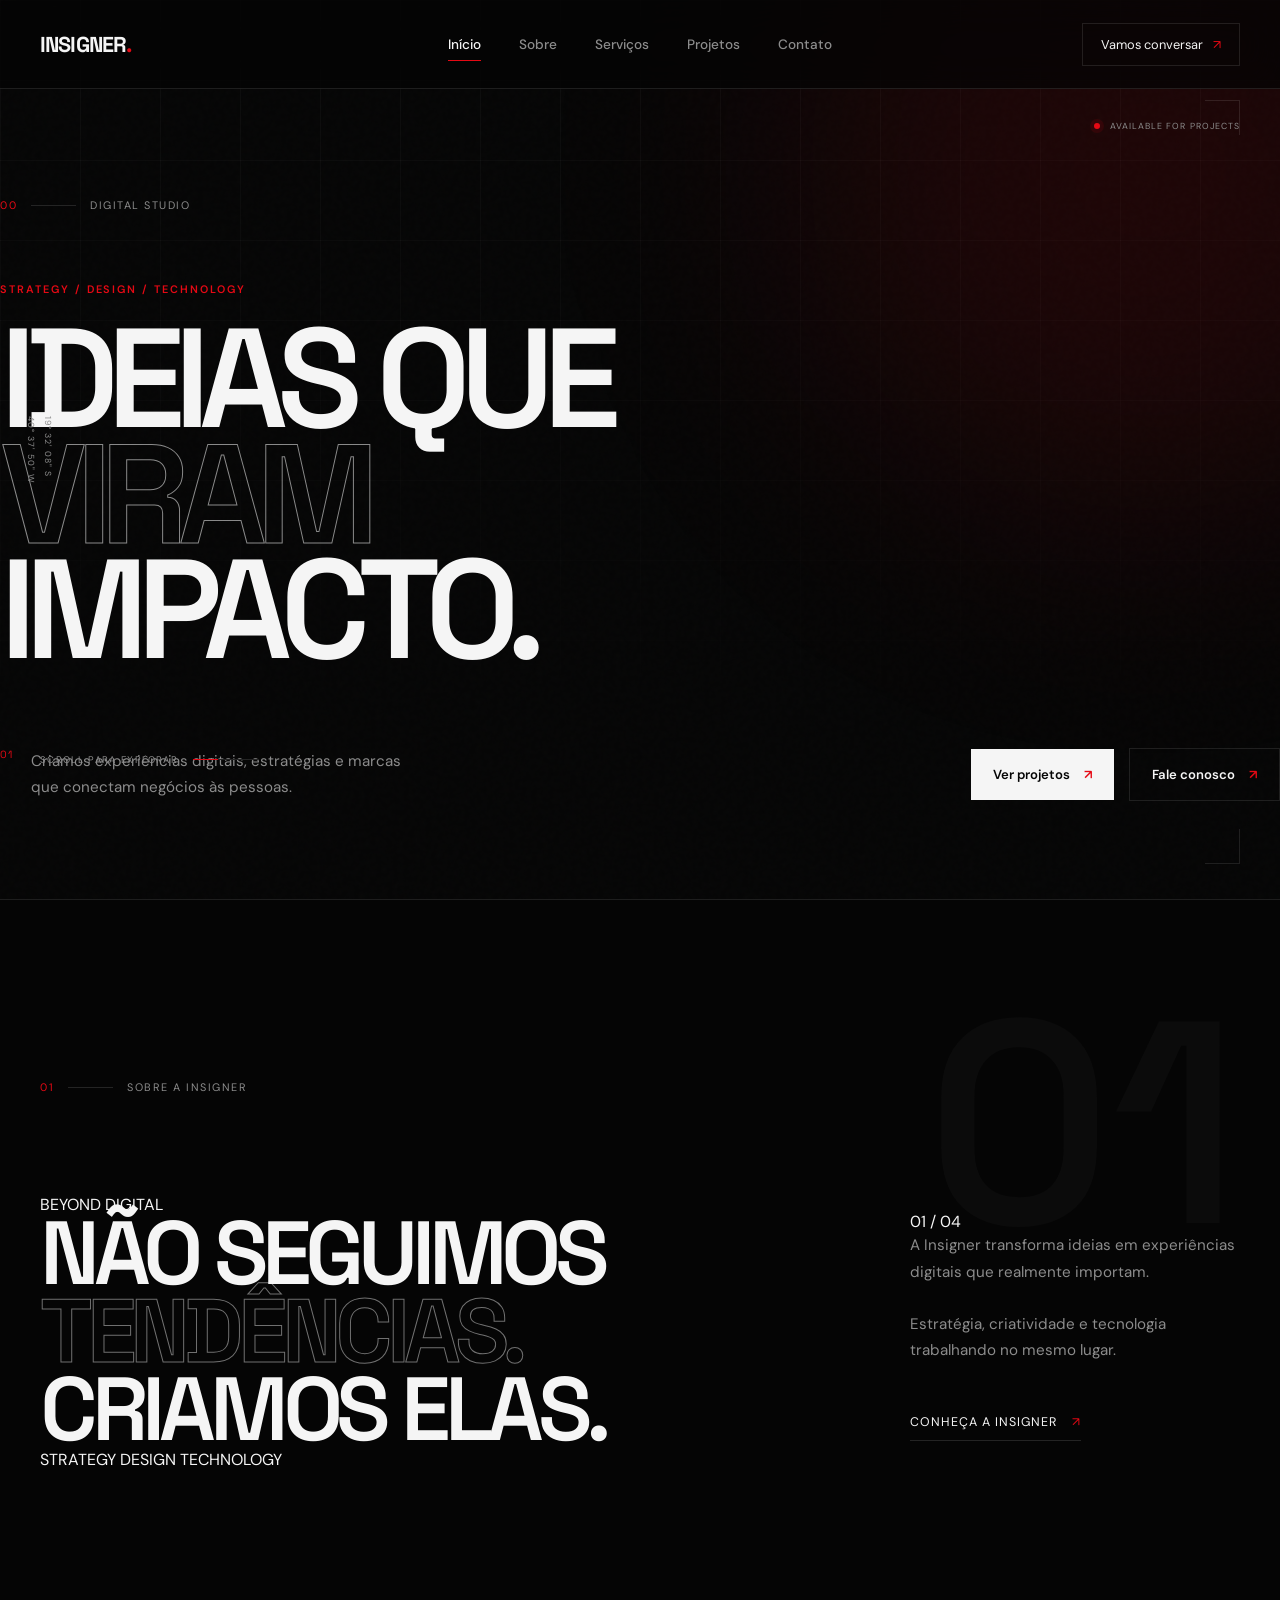
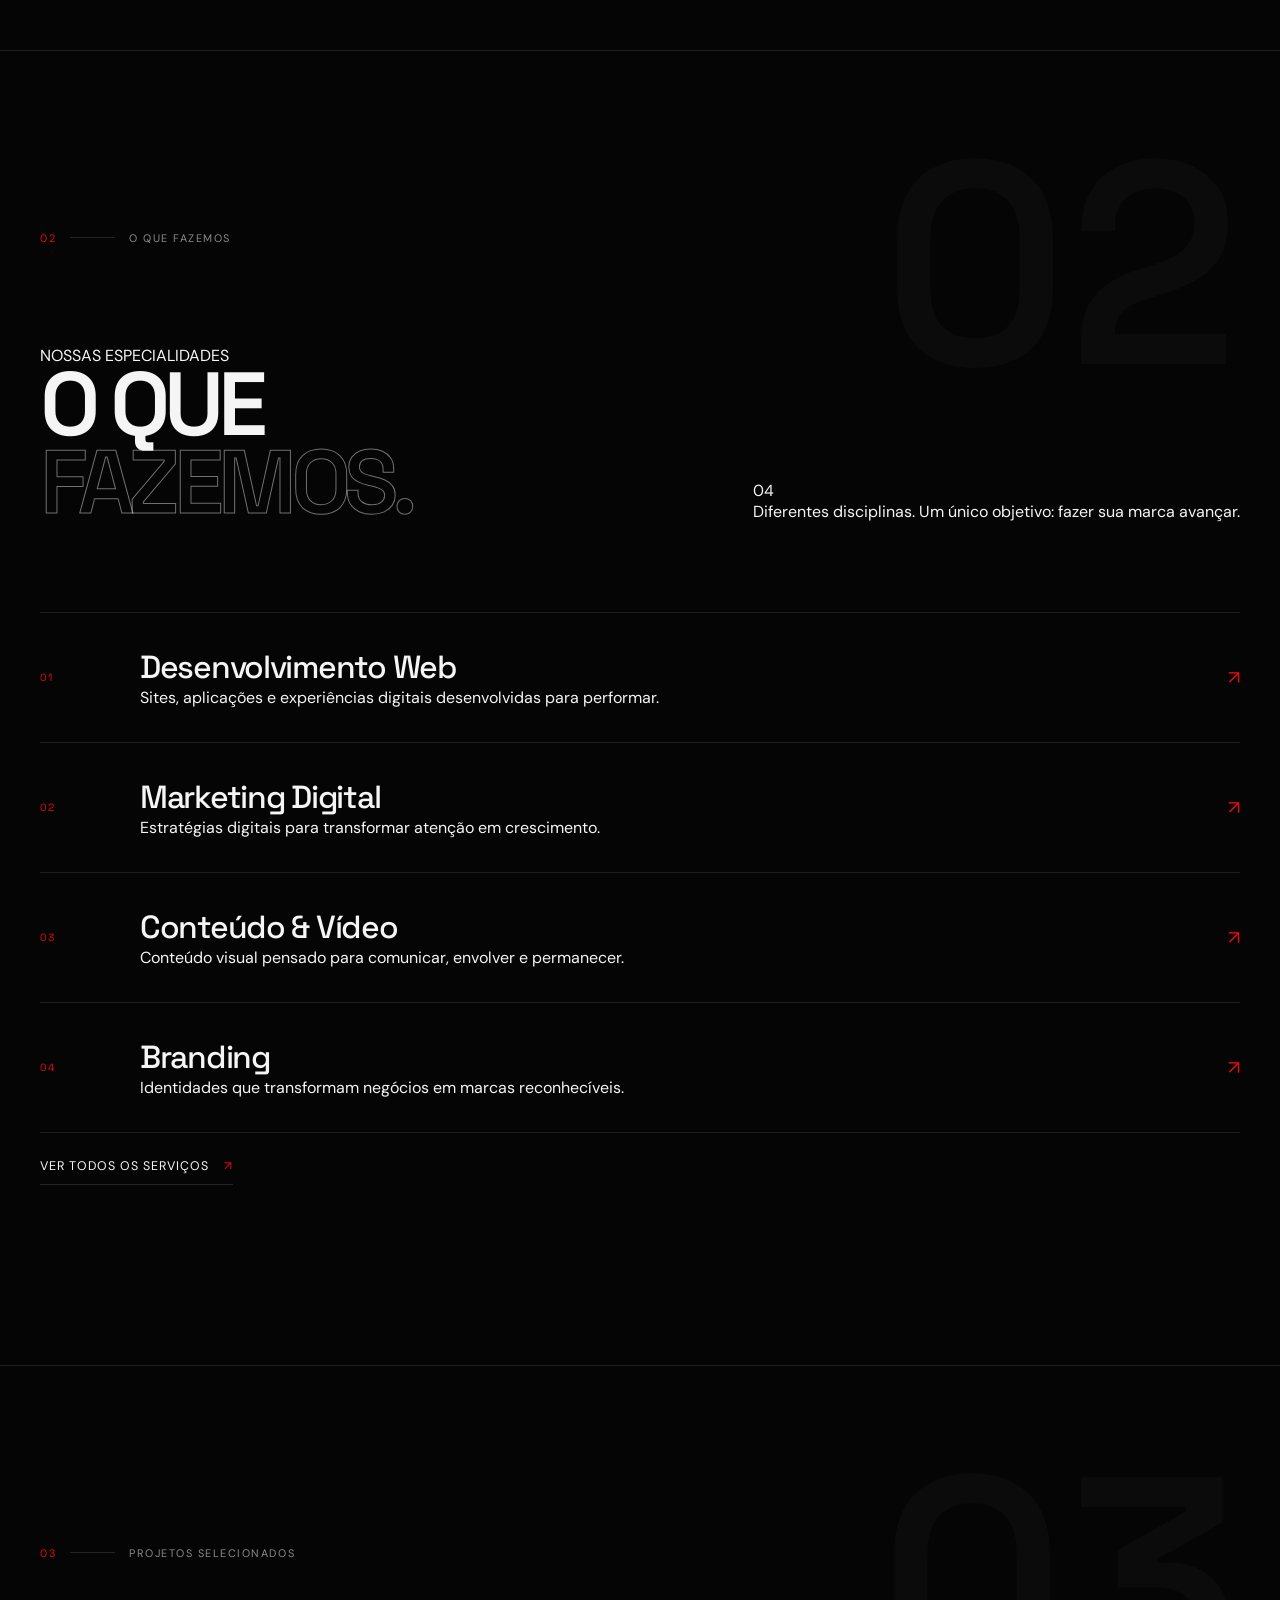
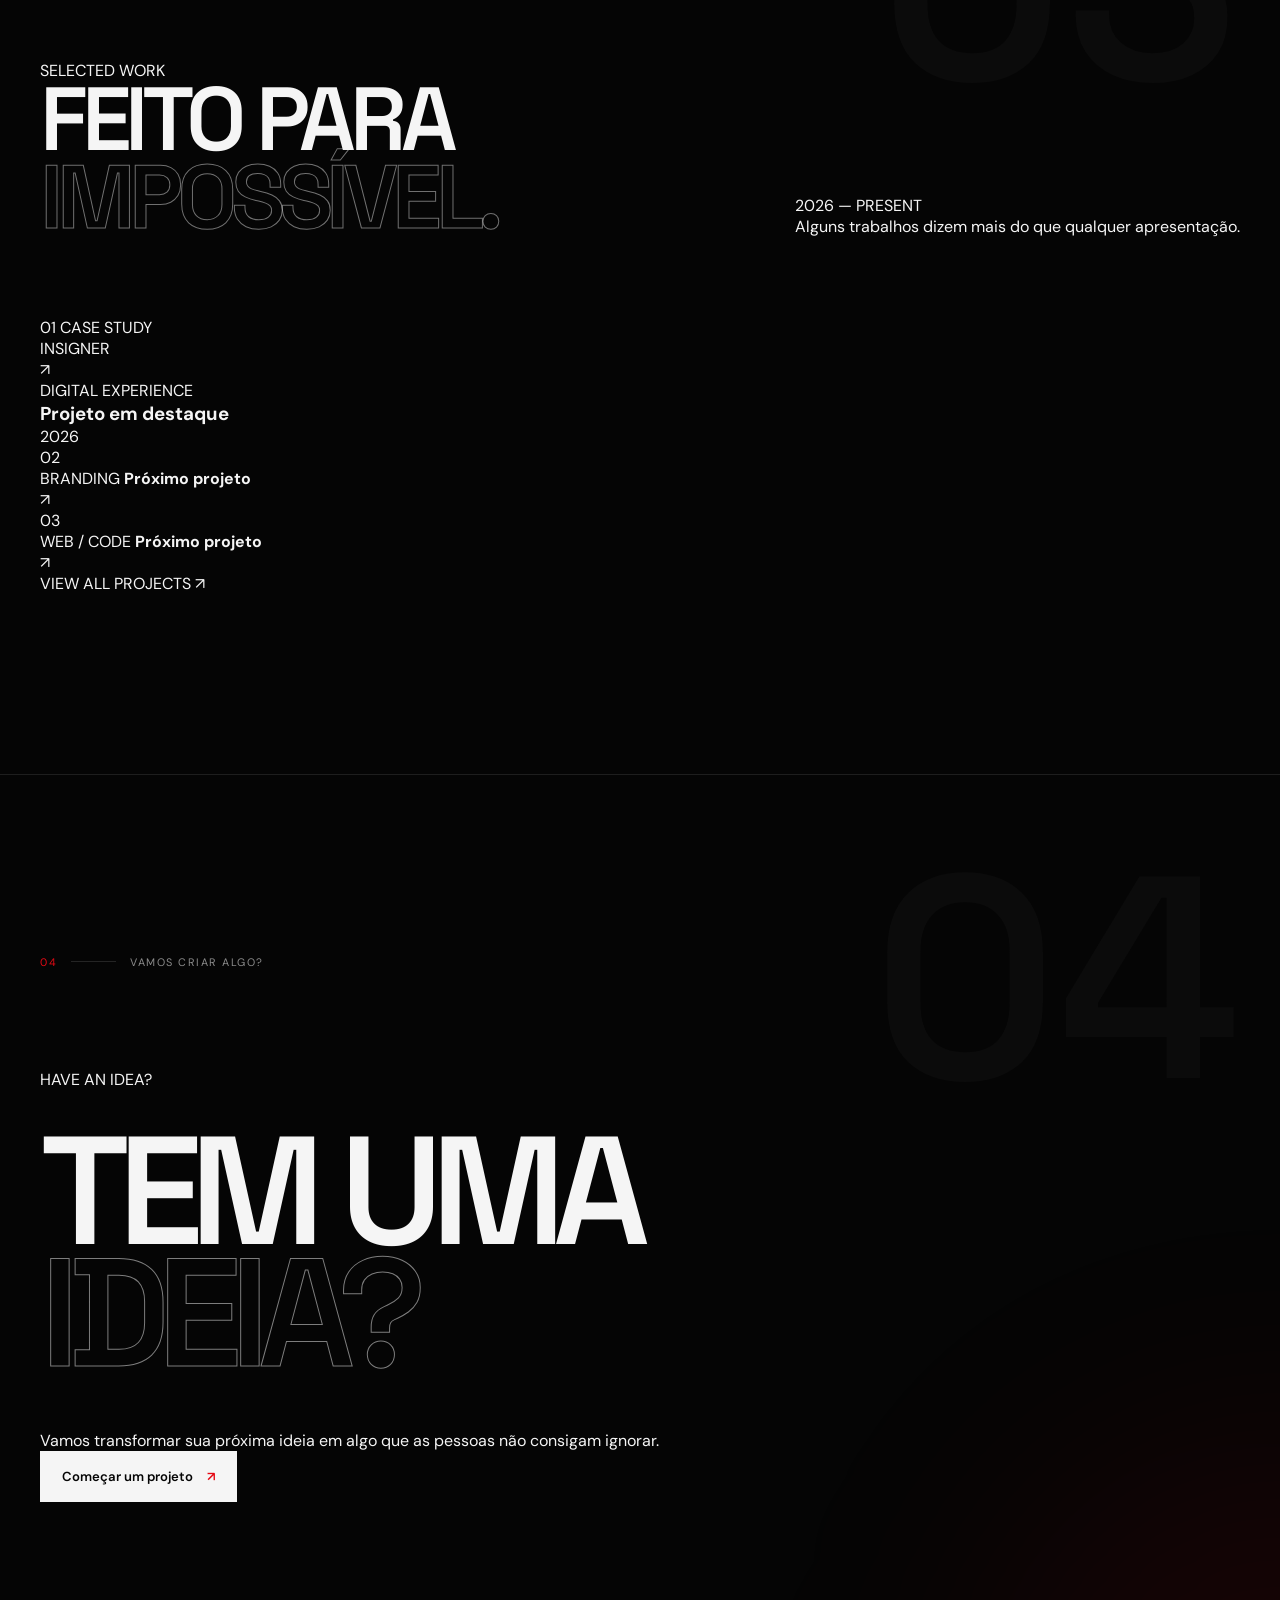
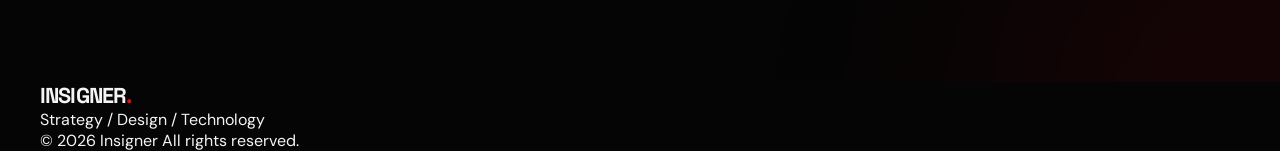
==== commit 9433cb52: "titulos interativos" ====
--- a/pages/index.html
+++ b/pages/index.html
@@ -161,13 +161,9 @@
                     </span>
 
                     <h1 class="hero__title">
-
                         IDEIAS QUE
-
-                        <span>VIRAM</span>
-
+                        <span class="title-interactive" data-text="VIRAM">VIRAM</span>
                         IMPACTO.
-
                     </h1>
 
                 </div>
--- a/css/style.css
+++ b/css/style.css
@@ -1,7 +1,6 @@
 /* =========================================================
    INSIGNER — GLOBAL
    ========================================================= */
-
 
 /* =========================================================
    GOOGLE FONTS
@@ -17,10 +16,14 @@
 :root {
     --black: #050505;
     --black-soft: #0a0a0a;
+
     --white: #f5f5f5;
+
     --gray: #8c8c8c;
     --gray-dark: #242424;
+
     --red: #e50914;
+
     --border: rgba(255, 255, 255, 0.1);
 
     --container: 1400px;
@@ -103,4 +106,75 @@
 
 .text-gray {
     color: var(--gray);
+}
+
+/* =========================================================
+   CTA — PALAVRA INTERATIVA
+   ========================================================= */
+
+.about-cta h2 span,
+.home-cta h2 span {
+    display: block;
+    cursor: default;
+
+    color: transparent;
+    -webkit-text-stroke: 1px rgba(245, 245, 245, 0.5);
+
+    transition:
+        color 0.4s ease,
+        -webkit-text-stroke-color 0.4s ease,
+        transform 0.4s ease;
+}
+
+.about-cta h2 span:hover,
+.home-cta h2 span:hover {
+    color: var(--red);
+    -webkit-text-stroke-color: var(--red);
+
+    transform: translateX(10px);
+}
+
+
+/* =========================================================
+   INSIGNER — TÍTULOS INTERATIVOS
+   ========================================================= */
+
+.title-interactive {
+    position: relative;
+    display: block;
+    color: transparent;
+    -webkit-text-stroke: 1px rgba(245, 245, 245, 0.55);
+    transition:
+        color 0.4s ease,
+        -webkit-text-stroke-color 0.4s ease,
+        transform 0.4s ease;
+    cursor: default;
+}
+
+/* Camada vermelha */
+.title-interactive::before {
+    content: attr(data-text);
+    position: absolute;
+    inset: 0;
+    color: var(--red);
+    -webkit-text-stroke: 0;
+    clip-path: inset(100% 0 0 0);
+    transition:
+        clip-path 0.5s cubic-bezier(
+            0.77,
+            0,
+            0.18,
+            1
+        );
+    pointer-events: none;
+}
+
+/* Hover */
+.title-interactive:hover {
+    -webkit-text-stroke-color: var(--red);
+    transform: translateX(8px);
+}
+
+.title-interactive:hover::before {
+    clip-path: inset(0 0 0 0);
 }
--- a/css/home.css
+++ b/css/home.css
@@ -10,19 +10,26 @@
 .hero {
     position: relative;
     min-height: 100vh;
+
     display: flex;
     align-items: center;
+
     overflow: hidden;
+
     border-bottom: 1px solid var(--border);
 }
 
 
-/* ==================== BACKGROUND ==================== */
+/* =========================================================
+   HERO — BACKGROUND
+   ========================================================= */
 
 .hero__background {
     position: absolute;
     inset: 0;
-    z-index: -1;
+
+    z-index: 0;
+
     overflow: hidden;
     pointer-events: none;
 }
@@ -49,10 +56,17 @@
         black 0%,
         transparent 90%
     );
+
+    -webkit-mask-image: linear-gradient(
+        to bottom,
+        black 0%,
+        transparent 90%
+    );
 }
 
 .hero__glow {
     position: absolute;
+
     width: 700px;
     height: 700px;
 
@@ -71,29 +85,40 @@
     inset: 0;
 
     opacity: 0.035;
+
     pointer-events: none;
 
     background-image: url("data:image/svg+xml,%3Csvg viewBox='0 0 180 180' xmlns='http://www.w3.org/2000/svg'%3E%3Cfilter id='n'%3E%3CfeTurbulence type='fractalNoise' baseFrequency='.9' numOctaves='4' stitchTiles='stitch'/%3E%3C/filter%3E%3Crect width='100%25' height='100%25' filter='url(%23n)' opacity='.5'/%3E%3C/svg%3E");
 }
 
 
-/* ==================== CONTAINER ==================== */
+/* =========================================================
+   HERO — CONTAINER
+   ========================================================= */
 
 .hero__container {
     position: relative;
+
     width: 100%;
+
+    z-index: 1;
+
     padding-top: 100px;
 }
 
 
-/* ==================== LABEL ==================== */
+/* =========================================================
+   HERO — LABEL
+   ========================================================= */
 
 .hero__label {
     margin-bottom: 70px;
 }
 
 
-/* ==================== EYEBROW ==================== */
+/* =========================================================
+   HERO — HEADLINE
+   ========================================================= */
 
 .hero__headline {
     position: relative;
@@ -114,7 +139,9 @@
 }
 
 
-/* ==================== TITLE ==================== */
+/* =========================================================
+   HERO — TITLE
+   ========================================================= */
 
 .hero__title {
     max-width: 1200px;
@@ -134,7 +161,12 @@
     font-weight: 600;
 }
 
+
+/* VIRAM */
+
 .hero__title span {
+    position: relative;
+
     display: block;
 
     color: transparent;
@@ -145,10 +177,57 @@
         245,
         0.55
     );
-}
-
-
-/* ==================== COORDINATES ==================== */
+
+    transition:
+        color 0.4s ease,
+        -webkit-text-stroke-color 0.4s ease,
+        transform 0.4s ease;
+
+    cursor: default;
+}
+
+
+/* preenchimento */
+
+.hero__title span::before {
+    content: "VIRAM";
+
+    position: absolute;
+
+    inset: 0;
+
+    color: var(--red);
+
+    -webkit-text-stroke: 0;
+
+    clip-path: inset(100% 0 0 0);
+
+    transition:
+        clip-path 0.5s cubic-bezier(
+            0.77,
+            0,
+            0.18,
+            1
+        );
+}
+
+
+/* interação */
+
+.hero__title span:hover {
+    -webkit-text-stroke-color: var(--red);
+
+    transform: translateX(8px);
+}
+
+.hero__title span:hover::before {
+    clip-path: inset(0 0 0 0);
+}
+
+
+/* =========================================================
+   HERO — COORDENADAS
+   ========================================================= */
 
 .hero__coordinates {
     position: absolute;
@@ -158,6 +237,7 @@
 
     display: flex;
     flex-direction: column;
+
     gap: 5px;
 
     color: var(--gray);
@@ -169,10 +249,14 @@
     writing-mode: vertical-rl;
 
     transform: translateY(-50%);
-}
-
-
-/* ==================== STATUS ==================== */
+
+    z-index: 2;
+}
+
+
+/* =========================================================
+   HERO — STATUS
+   ========================================================= */
 
 .hero__status {
     position: absolute;
@@ -182,6 +266,7 @@
 
     display: flex;
     align-items: center;
+
     gap: 10px;
 
     color: var(--gray);
@@ -189,28 +274,41 @@
     font-size: 0.55rem;
 
     letter-spacing: 0.12em;
+
+    z-index: 2;
 }
 
 .hero__status-dot {
     width: 6px;
     height: 6px;
 
+    flex-shrink: 0;
+
     border-radius: 50%;
 
     background: var(--red);
 
     box-shadow:
-        0 0 0 4px rgba(229, 9, 20, 0.1);
+        0 0 0 4px rgba(
+            229,
+            9,
+            20,
+            0.1
+        );
 
     animation: statusPulse 2s infinite;
 }
 
 
-/* ==================== HERO BOTTOM ==================== */
+/* =========================================================
+   HERO — BOTTOM
+   ========================================================= */
 
 .hero__bottom {
     display: flex;
+
     align-items: flex-end;
+
     justify-content: space-between;
 
     gap: 60px;
@@ -219,11 +317,15 @@
 }
 
 
-/* ==================== DESCRIPTION ==================== */
+/* =========================================================
+   HERO — DESCRIPTION
+   ========================================================= */
 
 .hero__description-wrap {
     display: flex;
+
     align-items: flex-start;
+
     gap: 18px;
 
     max-width: 460px;
@@ -250,25 +352,37 @@
 }
 
 
-/* ==================== ACTIONS ==================== */
+/* =========================================================
+   HERO — ACTIONS
+   ========================================================= */
 
 .hero__actions {
     display: flex;
+
     align-items: center;
 
     gap: 15px;
 }
 
 
-/* ==================== SCROLL ==================== */
+/* =========================================================
+   HERO — SCROLL
+   ========================================================= */
 
 .hero__scroll {
     position: absolute;
 
+    left: max(
+        40px,
+        calc(
+            (100% - var(--container)) / 2
+        )
+    );
+
     bottom: 35px;
-    left: 0;
 
     display: flex;
+
     align-items: center;
 
     gap: 15px;
@@ -280,6 +394,8 @@
     text-transform: uppercase;
 
     letter-spacing: 0.14em;
+
+    z-index: 2;
 }
 
 .hero__scroll-line {
@@ -310,7 +426,9 @@
 }
 
 
-/* ==================== CORNERS ==================== */
+/* =========================================================
+   HERO — CORNERS
+   ========================================================= */
 
 .hero__corner {
     position: absolute;
@@ -319,6 +437,8 @@
     height: 35px;
 
     pointer-events: none;
+
+    z-index: 2;
 }
 
 .hero__corner--top {
@@ -339,7 +459,7 @@
 
 
 /* =========================================================
-   HOME — ABOUT PREVIEW
+   HOME — ABOUT
    ========================================================= */
 
 .home-about {
@@ -360,11 +480,17 @@
     top: 80px;
     right: 40px;
 
-    color: rgba(255, 255, 255, 0.025);
+    color: rgba(
+        255,
+        255,
+        255,
+        0.025
+    );
 
     font-family: 'Space Grotesk', sans-serif;
 
     font-size: 18rem;
+
     font-weight: 600;
 
     line-height: 1;
@@ -385,9 +511,6 @@
 
     margin-top: 100px;
 }
-
-
-/* ==================== TITLE ==================== */
 
 .home-about__content h2 {
     max-width: 950px;
@@ -420,9 +543,6 @@
     );
 }
 
-
-/* ==================== TEXT ==================== */
-
 .home-about__content > div:last-child {
     max-width: 390px;
 
@@ -462,11 +582,17 @@
     top: 70px;
     right: 40px;
 
-    color: rgba(255, 255, 255, 0.025);
+    color: rgba(
+        255,
+        255,
+        255,
+        0.025
+    );
 
     font-family: 'Space Grotesk', sans-serif;
 
     font-size: 18rem;
+
     font-weight: 600;
 
     line-height: 1;
@@ -475,17 +601,21 @@
 }
 
 
-/* ==================== HEADING ==================== */
+/* =========================================================
+   SERVICES — HEADING
+   ========================================================= */
 
 .home-services__heading {
     display: flex;
 
     align-items: flex-end;
+
     justify-content: space-between;
 
     gap: 50px;
 
     margin-top: 100px;
+
     margin-bottom: 90px;
 }
 
@@ -519,16 +649,15 @@
 }
 
 
-/* ==================== LIST ==================== */
+/* =========================================================
+   SERVICES — LIST
+   ========================================================= */
 
 .home-services__list {
     position: relative;
 
     border-top: 1px solid var(--border);
 }
-
-
-/* ==================== SERVICE ==================== */
 
 .home-service {
     position: relative;
@@ -585,9 +714,6 @@
     width: 100%;
 }
 
-
-/* ==================== NUMBER ==================== */
-
 .home-service > span:first-child {
     color: var(--red);
 
@@ -597,9 +723,6 @@
 
     letter-spacing: 0.1em;
 }
-
-
-/* ==================== NAME ==================== */
 
 .home-service strong {
     font-family: 'Space Grotesk', sans-serif;
@@ -621,9 +744,6 @@
     transform: translateX(8px);
 }
 
-
-/* ==================== ARROW ==================== */
-
 .home-service > span:last-child {
     justify-self: end;
 
@@ -631,8 +751,7 @@
 
     font-size: 1.2rem;
 
-    transition:
-        transform 0.3s ease;
+    transition: transform 0.3s ease;
 }
 
 .home-service:hover > span:last-child {
@@ -665,30 +784,35 @@
     top: 70px;
     right: 40px;
 
-    color: rgba(255, 255, 255, 0.025);
+    color: rgba(
+        255,
+        255,
+        255,
+        0.025
+    );
 
     font-family: 'Space Grotesk', sans-serif;
 
     font-size: 18rem;
+
     font-weight: 600;
 
     line-height: 1;
 
     pointer-events: none;
 }
-
-
-/* ==================== HEADING ==================== */
 
 .home-projects__heading {
     display: flex;
 
     align-items: flex-end;
+
     justify-content: space-between;
 
     gap: 50px;
 
     margin-top: 100px;
+
     margin-bottom: 80px;
 }
 
@@ -724,7 +848,9 @@
 }
 
 
-/* ==================== PLACEHOLDER ==================== */
+/* =========================================================
+   PROJECTS — PLACEHOLDER
+   ========================================================= */
 
 .home-projects__placeholder {
     position: relative;
@@ -732,7 +858,9 @@
     min-height: 520px;
 
     display: flex;
+
     align-items: center;
+
     justify-content: center;
 
     border: 1px solid var(--border);
@@ -790,6 +918,7 @@
 
 .home-projects__placeholder span {
     position: relative;
+
     z-index: 1;
 
     color: var(--gray);
@@ -820,11 +949,17 @@
     top: 60px;
     right: 40px;
 
-    color: rgba(255, 255, 255, 0.025);
+    color: rgba(
+        255,
+        255,
+        255,
+        0.025
+    );
 
     font-family: 'Space Grotesk', sans-serif;
 
     font-size: 18rem;
+
     font-weight: 600;
 
     line-height: 1;
@@ -859,15 +994,15 @@
 
 .home-cta .container {
     position: relative;
+
     z-index: 1;
 
     display: flex;
+
     flex-direction: column;
+
     align-items: flex-start;
 }
-
-
-/* ==================== LABEL ==================== */
 
 .home-cta .section-label__text {
     color: var(--gray);
@@ -878,9 +1013,6 @@
 
     letter-spacing: 0.14em;
 }
-
-
-/* ==================== TITLE ==================== */
 
 .home-cta h2 {
     margin: 40px 0 55px;
@@ -919,7 +1051,6 @@
    ========================================================= */
 
 @keyframes scrollLine {
-
     0% {
         transform: translateX(-30px);
     }
@@ -933,9 +1064,7 @@
     }
 }
 
-
 @keyframes statusPulse {
-
     0%,
     100% {
         opacity: 1;
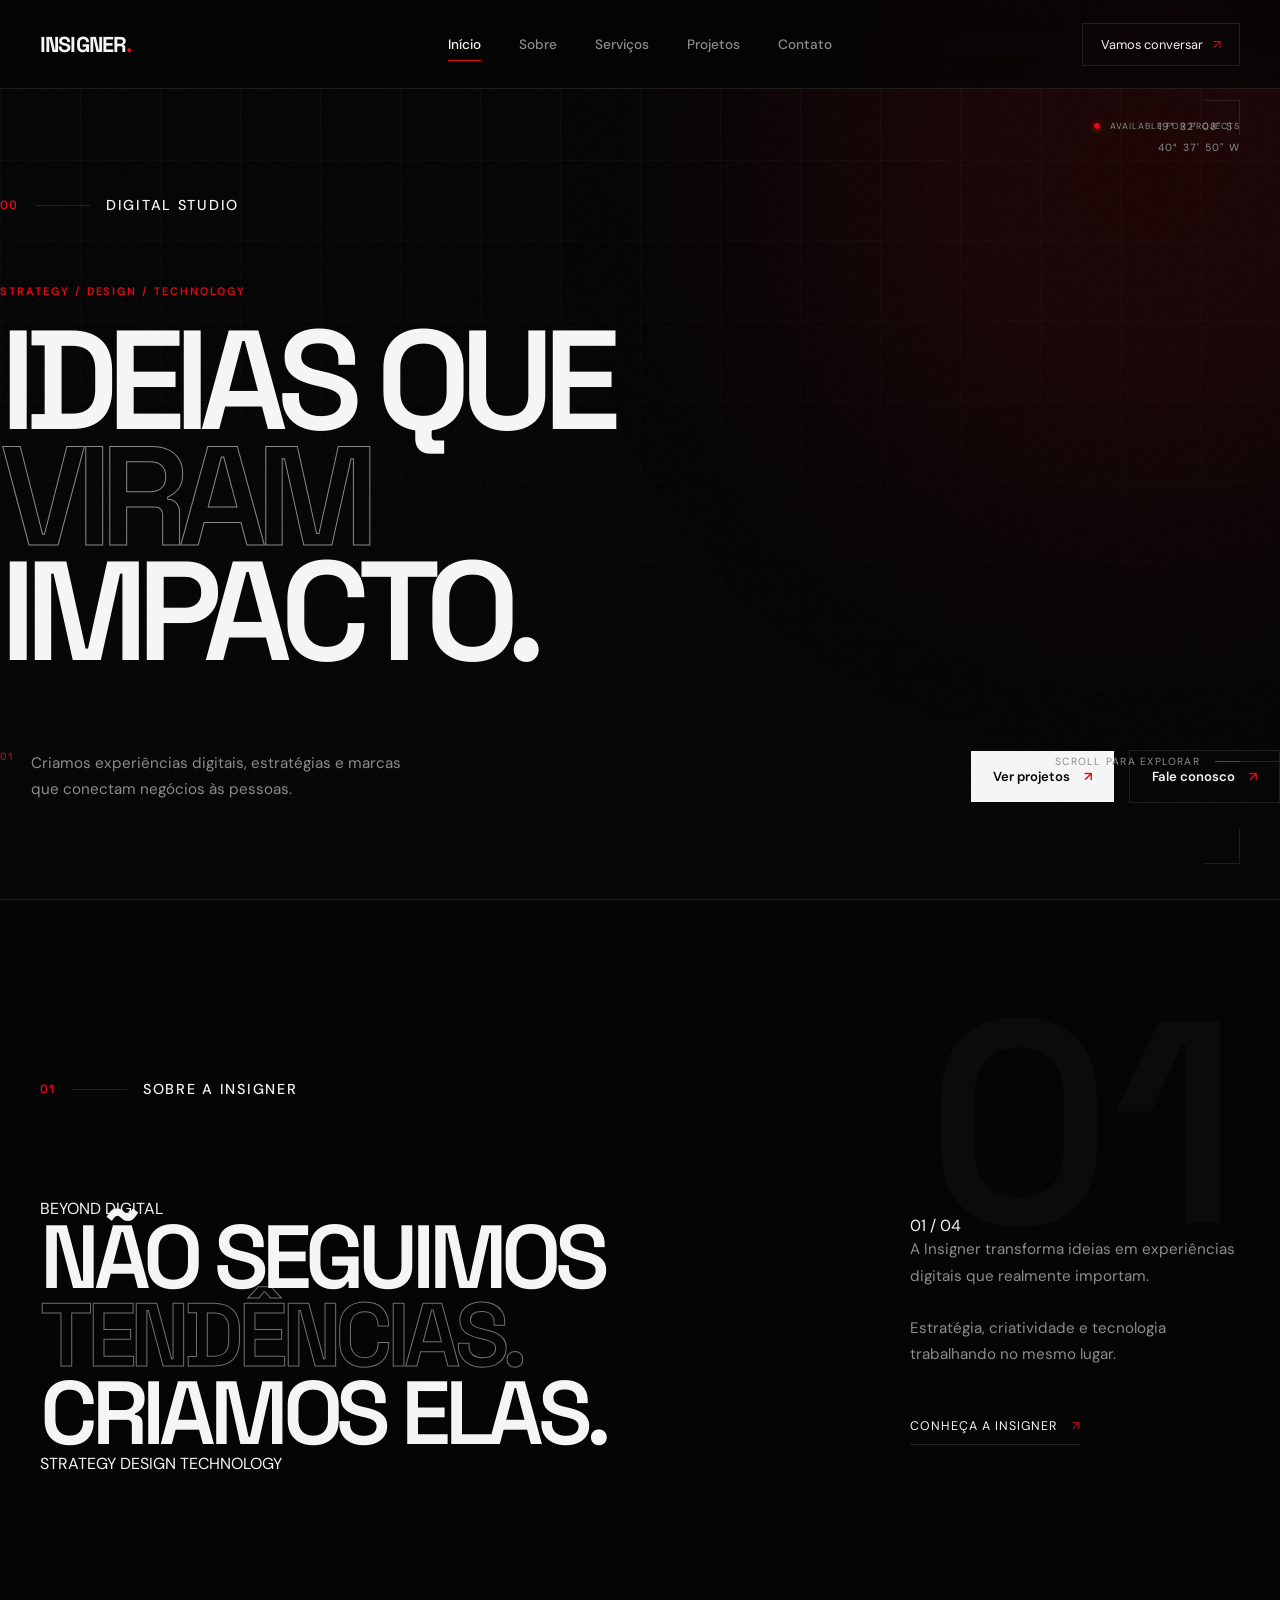
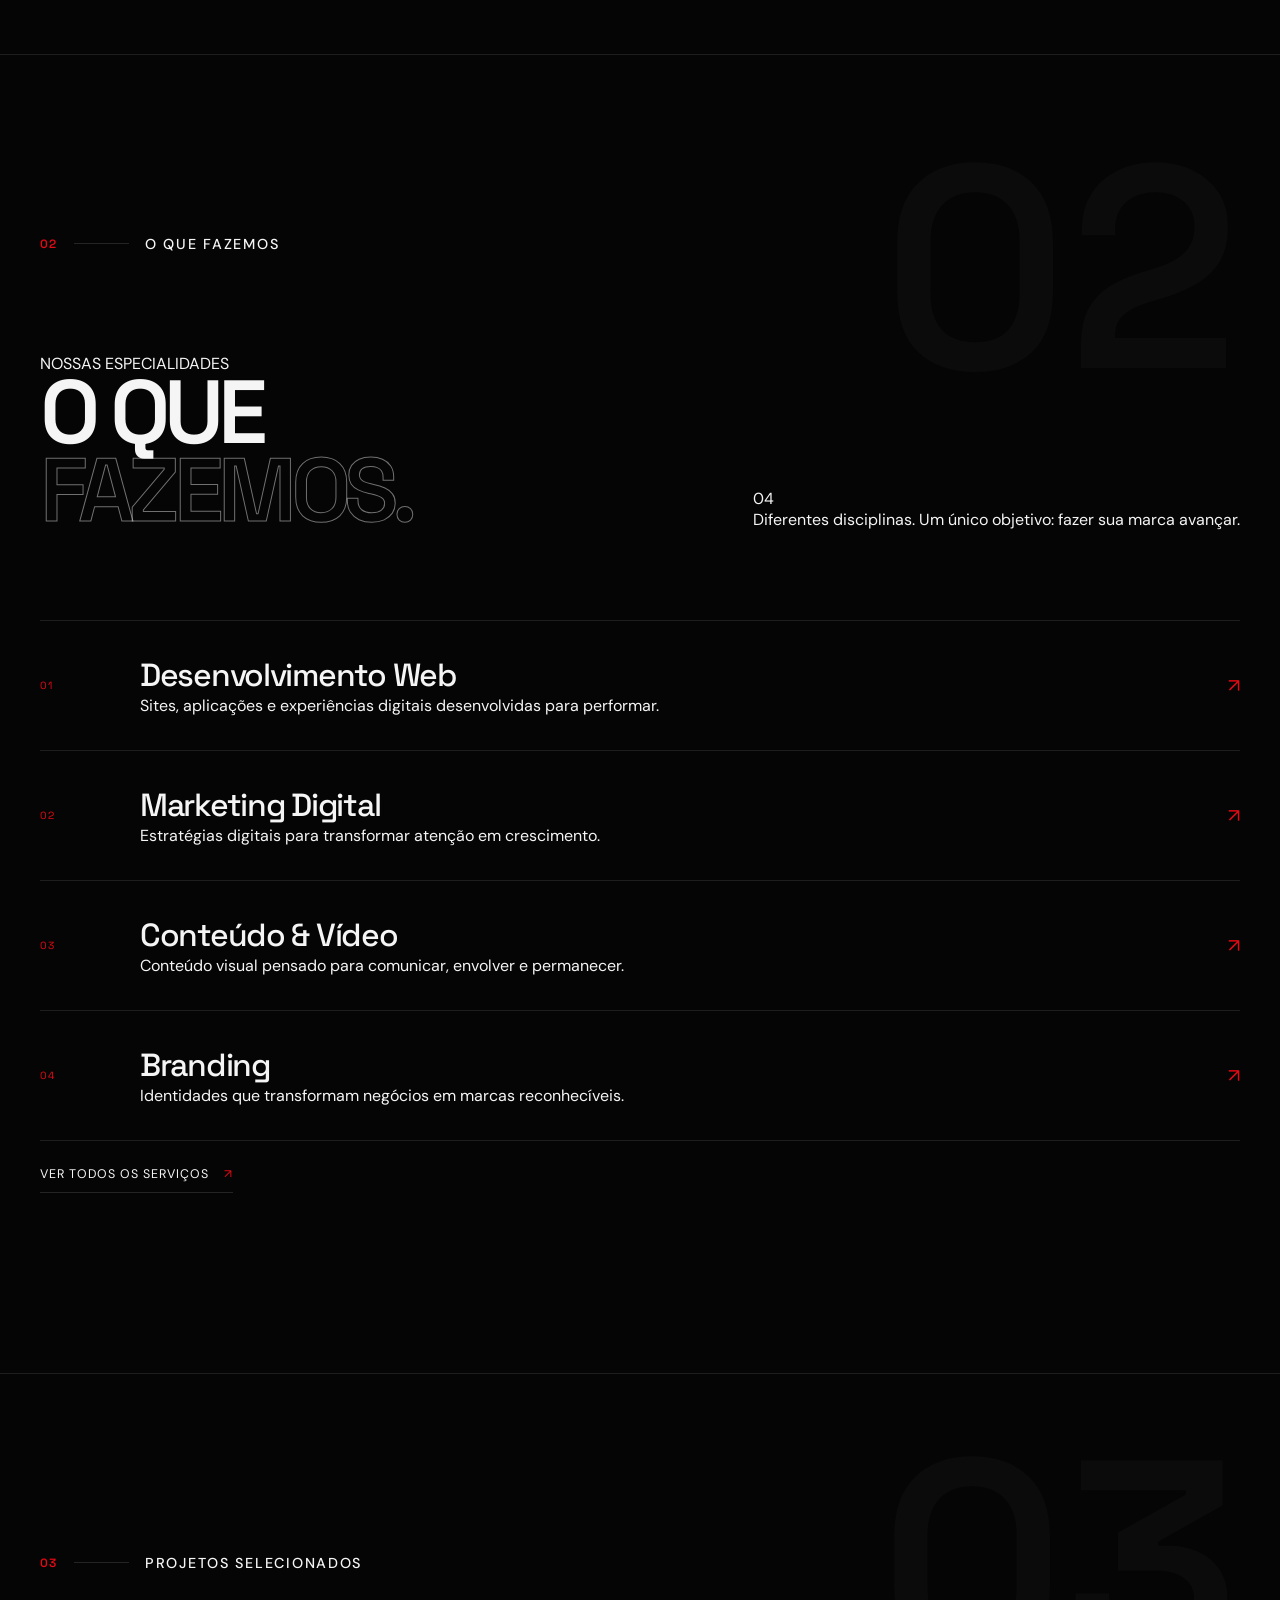
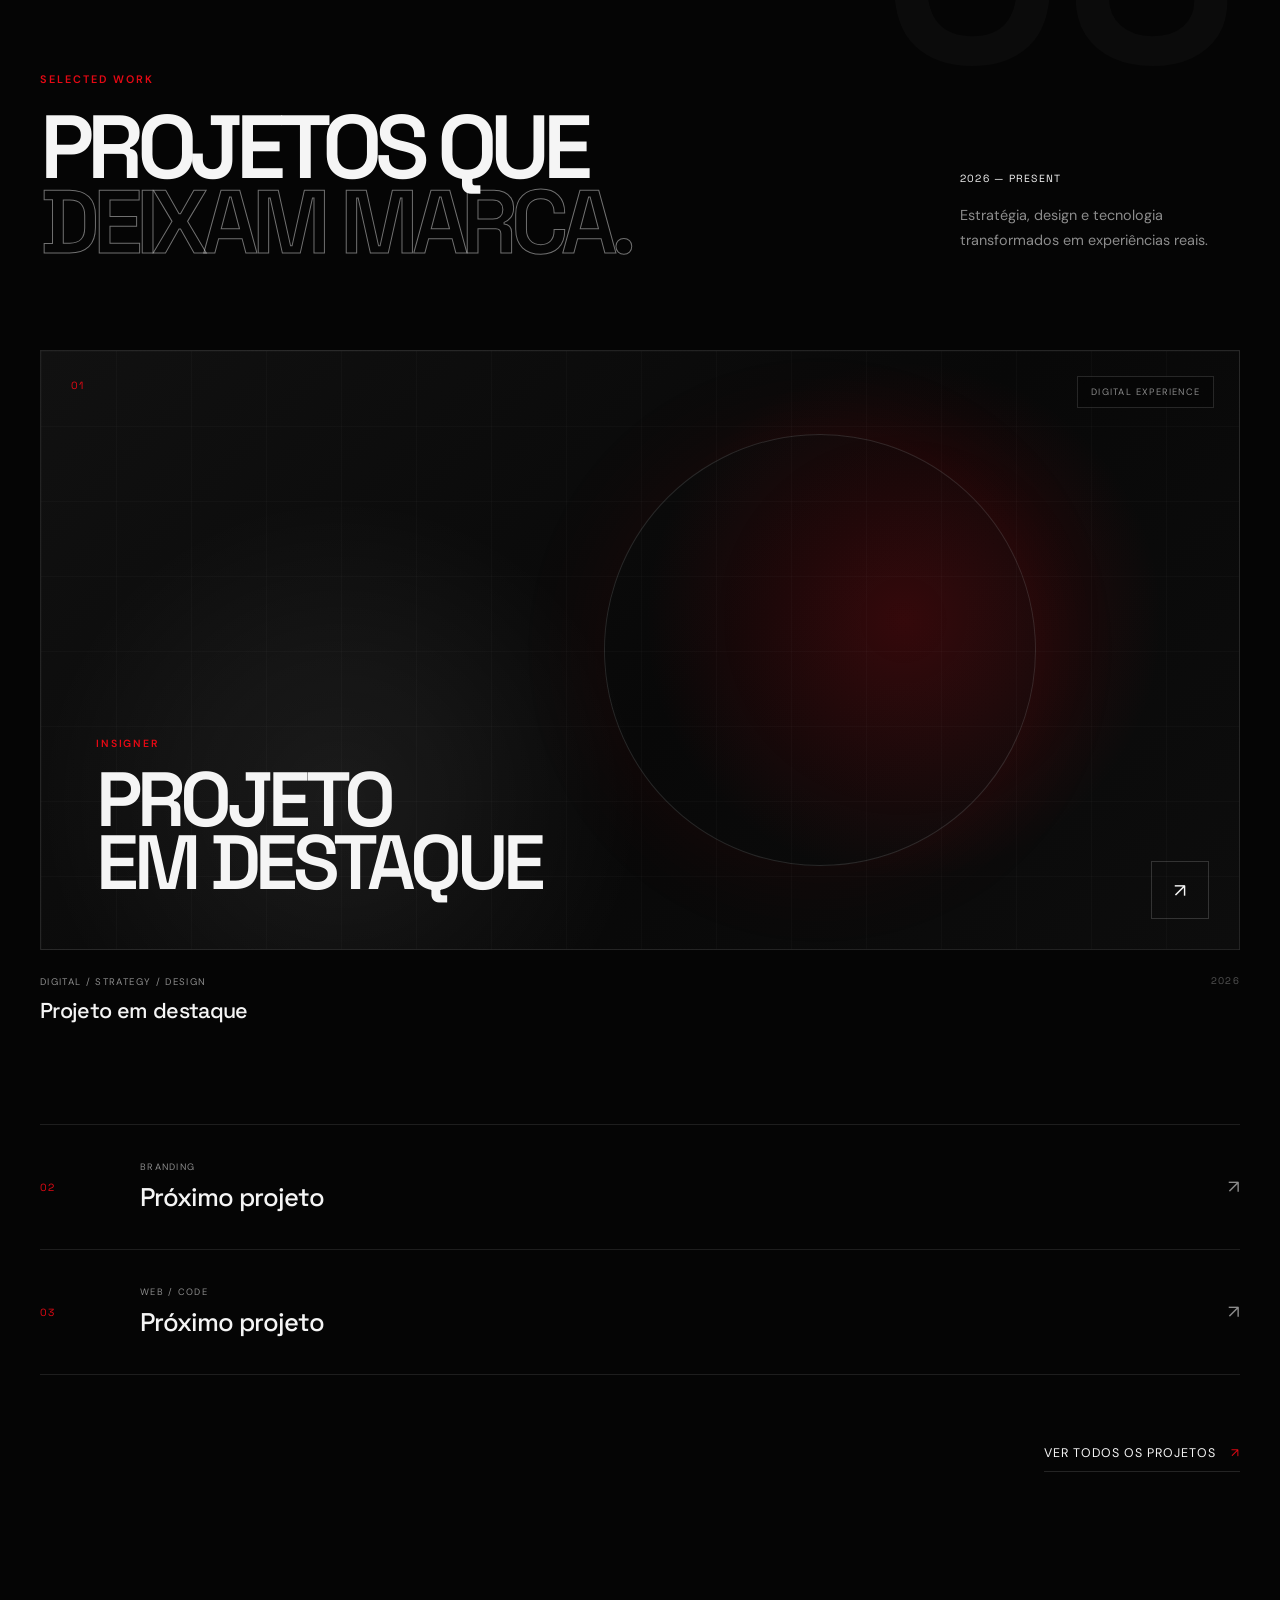
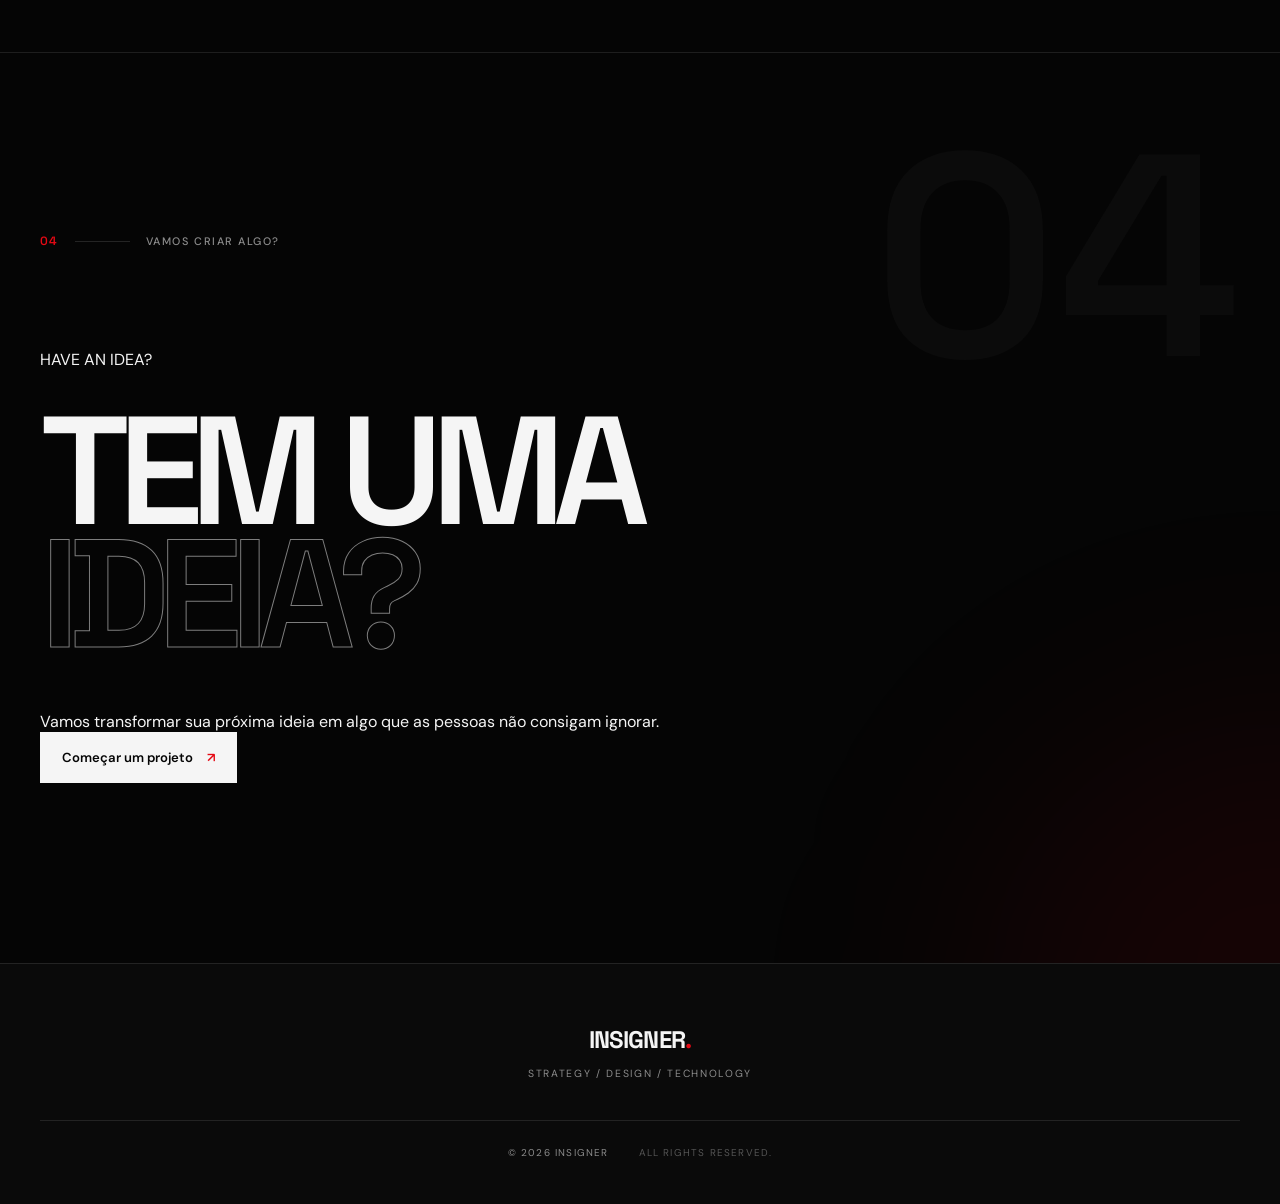
==== commit 0f5378b0: "finaliza pagina de contato" ====
--- a/pages/index.html
+++ b/pages/index.html
@@ -264,7 +264,9 @@
 
                             NÃO SEGUIMOS
 
-                            <span>TENDÊNCIAS.</span>
+                            <span class="title-interactive" data-text="TENDÊNCIAS">
+                                TENDÊNCIAS.
+                            </span>
 
                             CRIAMOS ELAS.
 
@@ -531,187 +533,199 @@
         <!-- =====================================================
              PROJECTS
         ====================================================== -->
-
+            
         <section class="home-projects">
-
+        
             <div class="container">
-
+            
                 <div class="section-label">
-
                     <span class="section-label__number">
                         03
                     </span>
-
+                
                     <span class="section-label__line"></span>
-
+                
                     <span class="section-label__text">
                         Projetos selecionados
                     </span>
-
-                </div>
-
-
+                </div>
+            
+            
+                <!-- HEADING -->
+            
                 <div class="home-projects__heading">
-
+                
                     <div>
-
+                    
                         <span class="home-projects__eyebrow">
                             SELECTED WORK
                         </span>
-
+                    
                         <h2>
-
-                            FEITO PARA
-
-                            <span>IMPOSSÍVEL.</span>
-
+                            PROJETOS QUE
+                            <span>DEIXAM MARCA.</span>
                         </h2>
-
-                    </div>
-
-
+                    
+                    </div>
+                
                     <div class="home-projects__meta">
-
+                    
                         <span>
                             2026 — PRESENT
                         </span>
-
+                    
                         <p>
-                            Alguns trabalhos dizem mais
-                            do que qualquer apresentação.
+                            Estratégia, design e tecnologia
+                            transformados em experiências reais.
                         </p>
-
-                    </div>
-
-                </div>
-
-
-                <div class="home-projects__grid">
-
+                    
+                    </div>
+                
+                </div>
+            
+            
+                <!-- FEATURED PROJECT -->
+            
+                <a
+                    href="projetos.html"
+                    class="project-featured"
+                >
+            
+                    <div class="project-featured__visual">
+                    
+                        <span class="project-featured__number">
+                            01
+                        </span>
+                    
+                        <span class="project-featured__category">
+                            DIGITAL EXPERIENCE
+                        </span>
+                    
+                        <span class="project-featured__arrow">
+                            ↗
+                        </span>
+                    
+                        <div class="project-featured__content">
+                        
+                            <span>
+                                INSIGNER
+                            </span>
+                        
+                            <strong>
+                                PROJETO<br>
+                                EM DESTAQUE
+                            </strong>
+                        
+                        </div>
+                    
+                    </div>
+                
+                
+                    <div class="project-featured__info">
+                    
+                        <div>
+                        
+                            <span>
+                                DIGITAL / STRATEGY / DESIGN
+                            </span>
+                        
+                            <h3>
+                                Projeto em destaque
+                            </h3>
+                        
+                        </div>
+                    
+                        <span>
+                            2026
+                        </span>
+                    
+                    </div>
+                
+                </a>
+            
+            
+                <!-- OTHER PROJECTS -->
+            
+                <div class="home-projects__list">
+                
                     <a
                         href="projetos.html"
-                        class="project-card project-card--large"
+                        class="project-row"
                     >
-
-                        <div class="project-card__visual">
-
-                            <span class="project-card__index">
-                                01
+                
+                        <span class="project-row__number">
+                            02
+                        </span>
+                    
+                        <div class="project-row__name">
+                        
+                            <span>
+                                BRANDING
                             </span>
-
-                            <span class="project-card__status">
-                                CASE STUDY
+                        
+                            <strong>
+                                Próximo projeto
+                            </strong>
+                        
+                        </div>
+                    
+                        <span class="project-row__arrow">
+                            ↗
+                        </span>
+                    
+                    </a>
+                
+                
+                    <a
+                        href="projetos.html"
+                        class="project-row"
+                    >
+                
+                        <span class="project-row__number">
+                            03
+                        </span>
+                    
+                        <div class="project-row__name">
+                        
+                            <span>
+                                WEB / CODE
                             </span>
-
-                            <div class="project-card__placeholder">
-                                INSIGNER
-                            </div>
-
-                            <span class="project-card__arrow">
-                                ↗
-                            </span>
-
+                        
+                            <strong>
+                                Próximo projeto
+                            </strong>
+                        
                         </div>
-
-
-                        <div class="project-card__info">
-
-                            <div>
-
-                                <span>
-                                    DIGITAL EXPERIENCE
-                                </span>
-
-                                <h3>
-                                    Projeto em destaque
-                                </h3>
-
-                            </div>
-
-                            <span>
-                                2026
-                            </span>
-
-                        </div>
-
+                    
+                        <span class="project-row__arrow">
+                            ↗
+                        </span>
+                    
                     </a>
-
-
-                    <div class="home-projects__side">
-
-                        <div class="project-mini">
-
-                            <span>
-                                02
-                            </span>
-
-                            <div>
-
-                                <span>
-                                    BRANDING
-                                </span>
-
-                                <strong>
-                                    Próximo projeto
-                                </strong>
-
-                            </div>
-
-                            <span>
-                                ↗
-                            </span>
-
-                        </div>
-
-
-                        <div class="project-mini">
-
-                            <span>
-                                03
-                            </span>
-
-                            <div>
-
-                                <span>
-                                    WEB / CODE
-                                </span>
-
-                                <strong>
-                                    Próximo projeto
-                                </strong>
-
-                            </div>
-
-                            <span>
-                                ↗
-                            </span>
-
-                        </div>
-
-
-                        <a
-                            href="projetos.html"
-                            class="home-projects__all"
-                        >
-
-                            <span>
-                                VIEW ALL PROJECTS
-                            </span>
-
-                            <span>
-                                ↗
-                            </span>
-
-                        </a>
-
-                    </div>
-
-                </div>
-
+                
+                </div>
+            
+            
+                <div class="home-projects__bottom">
+                
+                    <a
+                        href="projetos.html"
+                        class="about__link"
+                    >
+                
+                        Ver todos os projetos
+                
+                        <span class="about__link-arrow">
+                            ↗
+                        </span>
+                    
+                    </a>
+                
+                </div>
+            
             </div>
-
+        
         </section>
-
 
         <!-- =====================================================
              CTA
@@ -784,51 +798,39 @@
 
 
     <!-- =====================================================
-         FOOTER
-    ====================================================== -->
-
-    <footer class="footer">
-
-        <div class="container footer__container">
-
-            <div class="footer__brand">
-
-                <span class="logo">
-                    INSIGNER<span>.</span>
-                </span>
-
-                <p>
-                    Strategy / Design / Technology
-                </p>
-
-            </div>
-
-
-            <div class="footer__right">
-
-                <span>
-                    © 2026 Insigner
-                </span>
-
-                <span>
-                    All rights reserved.
-                </span>
-
-            </div>
+     FOOTER
+====================================================== -->
+
+<footer class="footer">
+
+    <div class="container footer__container">
+
+        <div class="footer__brand">
+
+            <a href="index.html" class="logo">
+                INSIGNER<span>.</span>
+            </a>
+
+            <p>
+                Strategy / Design / Technology
+            </p>
 
         </div>
 
-    </footer>
-
-
-    <!-- =====================================================
-         SCRIPTS
-    ====================================================== -->
-
-    <script src="../js/navbar.js"></script>
-    <script src="../js/animations.js"></script>
-    <script src="../js/main.js"></script>
-
-</body>
-
-</html>+
+        <div class="footer__right">
+
+            <span>
+                © 2026 Insigner
+            </span>
+
+            <span>
+                All rights reserved.
+            </span>
+
+        </div>
+
+    </div>
+
+</footer>
+</body>
--- a/css/style.css
+++ b/css/style.css
@@ -177,4 +177,36 @@
 
 .title-interactive:hover::before {
     clip-path: inset(0 0 0 0);
+}
+
+
+
+/* =========================================================
+   SECTION LABEL — UNIVERSAL
+   ========================================================= */
+
+.section-label {
+    display: flex;
+    align-items: center;
+    gap: 14px;
+}
+
+.section-label__number {
+    color: var(--red);
+    font-size: 0.75rem;
+    letter-spacing: 0.12em;
+}
+
+.section-label__line {
+    width: 50px;
+    height: 1px;
+    background: var(--border);
+}
+
+.section-label__text {
+    color: var(--gray);
+    font-size: 0.9rem;
+    font-weight: 500;
+    letter-spacing: 0.12em;
+    text-transform: uppercase;
 }
--- a/css/components.css
+++ b/css/components.css
@@ -230,32 +230,37 @@
 
 /* ==================== SECTION LABEL ==================== */
 
+/* ==================== SECTION LABEL ==================== */
+
+/* ==================== SECTION LABEL ==================== */
+
 .section-label {
     display: flex;
     align-items: center;
-
-    gap: 14px;
-
+    gap: 16px;
     margin-bottom: 100px;
 
-    color: var(--gray);
-
-    font-size: 0.68rem;
-
+    color: var(--white);
+    font-size: 0.85rem;
+    font-weight: 500;
     text-transform: uppercase;
-
     letter-spacing: 0.14em;
 }
 
 .section-label__number {
     color: var(--red);
+    font-family: 'Space Grotesk', sans-serif;
+    font-weight: 600;
 }
 
 .section-label__line {
-    width: 45px;
+    width: 55px;
     height: 1px;
-
     background: var(--gray-dark);
+}
+
+.section-label__text {
+    color: var(--white);
 }
 
 
@@ -330,4 +335,65 @@
 
 .about__link:hover .about__link-arrow {
     transform: translate(3px, -3px);
+}
+
+
+ /* =========================================================
+    FOOTER
+    ========================================================= */
+
+.footer {
+    border-top: 1px solid var(--border);
+    padding: 60px 0 45px;
+    background: var(--black-soft);
+}
+
+.footer__container {
+    display: flex;
+    flex-direction: column;
+    align-items: center;
+    justify-content: center;
+    text-align: center;
+    gap: 40px;
+}
+
+.footer__brand {
+    display: flex;
+    flex-direction: column;
+    align-items: center;
+    gap: 12px;
+}
+
+.footer__brand .logo {
+    font-family: 'Space Grotesk', sans-serif;
+    font-size: 1.5rem;
+    font-weight: 700;
+}
+
+.footer__brand p {
+    margin: 0;
+    color: var(--gray);
+    font-size: 0.65rem;
+    text-transform: uppercase;
+    letter-spacing: 0.16em;
+}
+
+.footer__right {
+    width: 100%;
+    padding-top: 25px;
+    border-top: 1px solid var(--border);
+
+    display: flex;
+    align-items: center;
+    justify-content: center;
+    gap: 30px;
+
+    color: var(--gray);
+    font-size: 0.62rem;
+    text-transform: uppercase;
+    letter-spacing: 0.12em;
+}
+
+.footer__right span:last-child {
+    color: #555;
 }
--- a/css/home.css
+++ b/css/home.css
@@ -231,24 +231,17 @@
 
 .hero__coordinates {
     position: absolute;
-
-    top: 50%;
-    left: 25px;
+    top: 120px;
+    right: 40px;
 
     display: flex;
     flex-direction: column;
-
-    gap: 5px;
+    gap: 6px;
 
     color: var(--gray);
-
-    font-size: 0.55rem;
-
+    font-size: 0.65rem;
     letter-spacing: 0.12em;
-
-    writing-mode: vertical-rl;
-
-    transform: translateY(-50%);
+    line-height: 1.4;
 
     z-index: 2;
 }
@@ -371,31 +364,23 @@
 
 .hero__scroll {
     position: absolute;
-
-    left: max(
-        40px,
-        calc(
-            (100% - var(--container)) / 2
-        )
-    );
-
+    right: 0;
     bottom: 35px;
 
     display: flex;
-
     align-items: center;
-
     gap: 15px;
 
     color: var(--gray);
-
-    font-size: 0.6rem;
-
+    font-size: 0.65rem;
+    letter-spacing: 0.12em;
     text-transform: uppercase;
 
-    letter-spacing: 0.14em;
-
     z-index: 2;
+}
+
+.hero__scroll-text {
+    white-space: nowrap;
 }
 
 .hero__scroll-line {
@@ -763,16 +748,17 @@
 
 
 /* =========================================================
-   HOME — PROJECTS
+   INSIGNER — HOME / PROJECTS
+   ========================================================= */
+
+/* =========================================================
+   SECTION
    ========================================================= */
 
 .home-projects {
     position: relative;
-
     padding: 180px 0;
-
     border-bottom: 1px solid var(--border);
-
     overflow: hidden;
 }
 
@@ -780,44 +766,54 @@
     content: '03';
 
     position: absolute;
-
-    top: 70px;
+    top: 45px;
     right: 40px;
 
-    color: rgba(
-        255,
-        255,
-        255,
-        0.025
-    );
-
-    font-family: 'Space Grotesk', sans-serif;
-
+    color: rgba(255, 255, 255, 0.025);
+
+    font-family: 'Space Grotesk', sans-serif;
     font-size: 18rem;
-
     font-weight: 600;
-
     line-height: 1;
 
     pointer-events: none;
 }
 
+
+/* =========================================================
+   HEADING
+   ========================================================= */
+
 .home-projects__heading {
-    display: flex;
-
-    align-items: flex-end;
-
-    justify-content: space-between;
-
-    gap: 50px;
+    display: grid;
+    grid-template-columns: minmax(0, 1fr) 280px;
+
+    align-items: end;
+
+    gap: 80px;
 
     margin-top: 100px;
-
-    margin-bottom: 80px;
+    margin-bottom: 90px;
+}
+
+.home-projects__eyebrow {
+    display: block;
+
+    margin-bottom: 24px;
+
+    color: var(--red);
+
+    font-size: 0.68rem;
+    font-weight: 600;
+
+    letter-spacing: 0.18em;
+    text-transform: uppercase;
 }
 
 .home-projects__heading h2 {
-    max-width: 900px;
+    max-width: 950px;
+
+    margin: 0;
 
     font-family: 'Space Grotesk', sans-serif;
 
@@ -827,10 +823,8 @@
         8rem
     );
 
-    line-height: 0.87;
-
-    letter-spacing: -0.07em;
-
+    line-height: 0.84;
+    letter-spacing: -0.08em;
     font-weight: 600;
 }
 
@@ -839,93 +833,544 @@
 
     color: transparent;
 
-    -webkit-text-stroke: 1px rgba(
-        245,
-        245,
-        245,
-        0.45
-    );
-}
-
-
-/* =========================================================
-   PROJECTS — PLACEHOLDER
-   ========================================================= */
-
-.home-projects__placeholder {
+    -webkit-text-stroke:
+        1px rgba(245, 245, 245, 0.45);
+}
+
+.home-projects__meta {
+    padding-bottom: 8px;
+}
+
+.home-projects__meta > span {
+    display: block;
+
+    margin-bottom: 18px;
+
+    color: var(--white);
+
+    font-family: 'Space Grotesk', sans-serif;
+
+    font-size: 0.65rem;
+
+    letter-spacing: 0.12em;
+}
+
+.home-projects__meta p {
+    margin: 0;
+
+    color: var(--gray);
+
+    font-size: 0.9rem;
+    line-height: 1.7;
+}
+
+
+/* =========================================================
+   FEATURED PROJECT
+   ========================================================= */
+
+.project-featured {
+    display: block;
+
+    color: inherit;
+}
+
+.project-featured__visual {
     position: relative;
 
-    min-height: 520px;
-
-    display: flex;
-
-    align-items: center;
-
-    justify-content: center;
+    min-height: 600px;
+
+    overflow: hidden;
 
     border: 1px solid var(--border);
 
     background:
         radial-gradient(
-            circle at center,
-            rgba(229, 9, 20, 0.06),
-            transparent 45%
+            circle at 72% 45%,
+            rgba(229, 9, 20, 0.20),
+            transparent 28%
+        ),
+        radial-gradient(
+            circle at 25% 75%,
+            rgba(255, 255, 255, 0.07),
+            transparent 30%
         ),
         linear-gradient(
             135deg,
-            rgba(255, 255, 255, 0.025),
-            transparent
+            #111111 0%,
+            #080808 55%,
+            #0d0d0d 100%
         );
 
-    overflow: hidden;
-}
-
-.home-projects__placeholder::before {
+    transition:
+        transform 0.6s cubic-bezier(.16,1,.3,1),
+        border-color 0.4s ease;
+}
+
+
+/* =========================================================
+   GRID VISUAL
+   ========================================================= */
+
+.project-featured__visual::before {
     content: '';
 
     position: absolute;
-
-    inset: 20px;
-
-    border: 1px solid rgba(
-        255,
-        255,
-        255,
-        0.035
-    );
-
-    pointer-events: none;
-}
-
-.home-projects__placeholder::after {
-    content: '03';
-
-    position: absolute;
-
-    font-family: 'Space Grotesk', sans-serif;
-
-    font-size: 12rem;
-
+    inset: 0;
+
+    background-image:
+        linear-gradient(
+            rgba(255,255,255,0.045) 1px,
+            transparent 1px
+        ),
+        linear-gradient(
+            90deg,
+            rgba(255,255,255,0.045) 1px,
+            transparent 1px
+        );
+
+    background-size: 75px 75px;
+
+    opacity: 0.5;
+
+    transition:
+        transform 1s cubic-bezier(.16,1,.3,1),
+        opacity 0.5s ease;
+}
+
+
+/* =========================================================
+   ELEMENTO CENTRAL
+   ========================================================= */
+
+.project-featured__visual::after {
+    content: '';
+
+    position: absolute;
+
+    width: 430px;
+    height: 430px;
+
+    top: 50%;
+    left: 65%;
+
+    transform:
+        translate(-50%, -50%)
+        rotate(18deg);
+
+    border: 1px solid
+        rgba(255,255,255,0.12);
+
+    border-radius: 50%;
+
+    box-shadow:
+        0 0 100px
+        rgba(229,9,20,0.08);
+
+    transition:
+        transform 1s cubic-bezier(.16,1,.3,1),
+        border-color 0.5s ease;
+}
+
+.project-featured:hover
+.project-featured__visual::after {
+    transform:
+        translate(-50%, -50%)
+        rotate(35deg)
+        scale(1.08);
+
+    border-color:
+        rgba(229,9,20,0.35);
+}
+
+
+/* =========================================================
+   PROJECT NUMBER
+   ========================================================= */
+
+.project-featured__number {
+    position: absolute;
+
+    top: 28px;
+    left: 30px;
+
+    z-index: 3;
+
+    color: var(--red);
+
+    font-family: 'Space Grotesk', sans-serif;
+
+    font-size: 0.65rem;
+
+    letter-spacing: 0.12em;
+}
+
+
+/* =========================================================
+   CATEGORY
+   ========================================================= */
+
+.project-featured__category {
+    position: absolute;
+
+    top: 25px;
+    right: 25px;
+
+    z-index: 3;
+
+    padding: 9px 13px;
+
+    border: 1px solid
+        rgba(255,255,255,0.13);
+
+    background:
+        rgba(5,5,5,0.45);
+
+    backdrop-filter: blur(12px);
+
+    color: var(--gray);
+
+    font-size: 0.58rem;
+
+    letter-spacing: 0.13em;
+
+    text-transform: uppercase;
+}
+
+
+/* =========================================================
+   FEATURED CONTENT
+   ========================================================= */
+
+.project-featured__content {
+    position: absolute;
+
+    left: 55px;
+    bottom: 55px;
+
+    z-index: 3;
+
+    display: flex;
+    flex-direction: column;
+
+    gap: 18px;
+}
+
+.project-featured__content > span {
+    color: var(--red);
+
+    font-size: 0.65rem;
     font-weight: 600;
 
-    color: rgba(
-        255,
-        255,
-        255,
-        0.025
-    );
-}
-
-.home-projects__placeholder span {
+    letter-spacing: 0.18em;
+}
+
+.project-featured__content strong {
+    font-family: 'Space Grotesk', sans-serif;
+
+    font-size: clamp(
+        3rem,
+        6vw,
+        6.5rem
+    );
+
+    line-height: 0.82;
+
+    letter-spacing: -0.07em;
+
+    font-weight: 600;
+
+    transition:
+        transform 0.5s cubic-bezier(.16,1,.3,1),
+        color 0.4s ease;
+}
+
+.project-featured:hover
+.project-featured__content strong {
+    transform: translateX(10px);
+
+    color: var(--red);
+}
+
+
+/* =========================================================
+   ARROW
+   ========================================================= */
+
+.project-featured__arrow {
+    position: absolute;
+
+    right: 30px;
+    bottom: 30px;
+
+    z-index: 4;
+
+    width: 58px;
+    height: 58px;
+
+    display: flex;
+    align-items: center;
+    justify-content: center;
+
+    border: 1px solid
+        rgba(255,255,255,0.16);
+
+    color: var(--white);
+
+    font-size: 1.2rem;
+
+    transition:
+        background 0.4s ease,
+        border-color 0.4s ease,
+        transform 0.5s cubic-bezier(.16,1,.3,1);
+}
+
+.project-featured:hover
+.project-featured__arrow {
+    background: var(--red);
+
+    border-color: var(--red);
+
+    transform:
+        translate(5px, -5px);
+}
+
+
+/* =========================================================
+   FEATURED HOVER
+   ========================================================= */
+
+.project-featured:hover
+.project-featured__visual {
+    transform: translateY(-6px);
+
+    border-color:
+        rgba(229,9,20,0.4);
+}
+
+.project-featured:hover
+.project-featured__visual::before {
+    transform: scale(1.08);
+
+    opacity: 0.8;
+}
+
+
+/* =========================================================
+   FEATURED INFO
+   ========================================================= */
+
+.project-featured__info {
+    display: flex;
+
+    align-items: flex-start;
+    justify-content: space-between;
+
+    gap: 40px;
+
+    padding: 25px 0 0;
+}
+
+.project-featured__info > div {
+    display: flex;
+    flex-direction: column;
+
+    gap: 9px;
+}
+
+.project-featured__info span {
+    color: var(--gray);
+
+    font-size: 0.6rem;
+
+    letter-spacing: 0.14em;
+
+    text-transform: uppercase;
+}
+
+.project-featured__info h3 {
+    margin: 0;
+
+    font-family: 'Space Grotesk', sans-serif;
+
+    font-size: 1.35rem;
+
+    font-weight: 500;
+
+    letter-spacing: -0.03em;
+}
+
+.project-featured__info > span:last-child {
+    color: #555;
+
+    font-family: 'Space Grotesk', sans-serif;
+}
+
+
+/* =========================================================
+   OTHER PROJECTS
+   ========================================================= */
+
+.home-projects__list {
+    margin-top: 100px;
+
+    border-top: 1px solid var(--border);
+}
+
+
+/* =========================================================
+   PROJECT ROW
+   ========================================================= */
+
+.project-row {
     position: relative;
 
-    z-index: 1;
-
+    display: grid;
+
+    grid-template-columns:
+        70px
+        minmax(0, 1fr)
+        50px;
+
+    align-items: center;
+
+    gap: 30px;
+
+    min-height: 125px;
+
+    border-bottom: 1px solid var(--border);
+
+    color: inherit;
+
+    transition:
+        padding 0.4s ease,
+        background 0.4s ease;
+}
+
+.project-row::before {
+    content: '';
+
+    position: absolute;
+
+    left: 0;
+    bottom: -1px;
+
+    width: 0;
+    height: 1px;
+
+    background: var(--red);
+
+    transition:
+        width 0.5s cubic-bezier(.16,1,.3,1);
+}
+
+.project-row:hover {
+    padding-left: 25px;
+    padding-right: 20px;
+
+    background:
+        rgba(255,255,255,0.025);
+}
+
+.project-row:hover::before {
+    width: 100%;
+}
+
+
+/* =========================================================
+   NUMBER
+   ========================================================= */
+
+.project-row__number {
+    color: var(--red);
+
+    font-family: 'Space Grotesk', sans-serif;
+
+    font-size: 0.65rem;
+
+    letter-spacing: 0.1em;
+}
+
+
+/* =========================================================
+   NAME
+   ========================================================= */
+
+.project-row__name {
+    display: flex;
+    flex-direction: column;
+
+    gap: 8px;
+}
+
+.project-row__name > span {
     color: var(--gray);
 
-    font-size: 0.65rem;
-
-    letter-spacing: 0.2em;
+    font-size: 0.58rem;
+
+    letter-spacing: 0.14em;
+
+    text-transform: uppercase;
+}
+
+.project-row__name strong {
+    font-family: 'Space Grotesk', sans-serif;
+
+    font-size: clamp(
+        1.3rem,
+        2vw,
+        1.8rem
+    );
+
+    font-weight: 500;
+
+    letter-spacing: -0.04em;
+
+    transition:
+        transform 0.4s ease;
+}
+
+.project-row:hover
+.project-row__name strong {
+    transform: translateX(8px);
+}
+
+
+/* =========================================================
+   ROW ARROW
+   ========================================================= */
+
+.project-row__arrow {
+    justify-self: end;
+
+    color: var(--gray);
+
+    font-size: 1.15rem;
+
+    transition:
+        color 0.3s ease,
+        transform 0.4s cubic-bezier(.16,1,.3,1);
+}
+
+.project-row:hover
+.project-row__arrow {
+    color: var(--red);
+
+    transform:
+        translate(5px, -5px);
+}
+
+
+/* =========================================================
+   BOTTOM
+   ========================================================= */
+
+.home-projects__bottom {
+    display: flex;
+
+    justify-content: flex-end;
+
+    margin-top: 45px;
 }
 
 
--- a/css/responsive.css
+++ b/css/responsive.css
@@ -1,15 +1,16 @@
 /* =========================================================
    INSIGNER — RESPONSIVE
+   HOME + SOBRE + SERVIÇOS + PROJETOS + CONTATO
    ========================================================= */
 
 
 /* =========================================================
-   TABLET
+   TABLET — ATÉ 900px
    ========================================================= */
 
 @media (max-width: 900px) {
 
-    /* ==================== CONTAINER ==================== */
+    /* ==================== GLOBAL ==================== */
 
     .container {
         width: min(
@@ -18,7 +19,6 @@
         );
     }
 
-
     /* ==================== NAVBAR ==================== */
 
     .navbar__menu,
@@ -31,150 +31,52 @@
     }
 
 
-    /* =========================================================
-       HERO — RESPONSIVE
-       ========================================================= */
-    
-    @media (max-width: 900px) {
-    
-        .hero__container {
-            padding-top: 130px;
-            padding-bottom: 120px;
-        }
-    
-        .hero__status {
-            left: 30px;
-            top: 105px;
-        }
-    
-        .hero__coordinates {
-            right: 30px;
-            top: 105px;
-        }
-    
-        .hero__title {
-            font-size:
-                clamp(
-                    4.5rem,
-                    12vw,
-                    8rem
-                );
-        }
-    
-        .hero__bottom {
-            flex-direction: column;
-        
-            align-items: flex-start;
-        
-            gap: 45px;
-        
-            margin-top: 65px;
-        }
-    
-        .hero__actions {
-            width: 100%;
-        }
-    
-        .hero__scroll {
-            display: none;
-        }
-    
-    }
-    
-    
-    @media (max-width: 600px) {
-    
-        .hero {
-            min-height: 100svh;
-        }
-    
-        .hero__container {
-            padding-top: 125px;
-            padding-bottom: 80px;
-        }
-    
-        .hero__status {
-            left: 20px;
-            top: 95px;
-        
-            font-size: 0.5rem;
-        }
-    
-        .hero__coordinates {
-            display: none;
-        }
-    
-        .hero__corner {
-            width: 18px;
-            height: 18px;
-        }
-    
-        .hero__corner--top {
-            top: 95px;
-            left: 20px;
-        }
-    
-        .hero__corner--bottom {
-            bottom: 25px;
-            left: 20px;
-        }
-    
-        .hero__label {
-            margin-bottom: 45px;
-        }
-    
-        .hero__eyebrow {
-            font-size: 0.52rem;
-        
-            letter-spacing: 0.13em;
-        
-            margin-bottom: 18px;
-        }
-    
-        .hero__title {
-            font-size:
-                clamp(
-                    3.7rem,
-                    16.5vw,
-                    6rem
-                );
-        
-            line-height: 0.84;
-        
-            letter-spacing: -0.08em;
-        }
-    
-        .hero__bottom {
-            margin-top: 55px;
-        
-            gap: 35px;
-        }
-    
-        .hero__description-wrap {
-            max-width: 100%;
-        }
-    
-        .hero__description {
-            font-size: 0.88rem;
-        }
-    
-        .hero__actions {
-            flex-direction: column;
-        
-            align-items: stretch;
-        
-            width: 100%;
-        }
-    
-        .hero__actions .button {
-            justify-content: space-between;
-            width: 100%;
-        }
-    
-    }
-
-
-    /* ==================== ABOUT PREVIEW ==================== */
+    /* =====================================================
+       HOME — HERO
+       ===================================================== */
+
+    .hero__container {
+        padding-top: 130px;
+        padding-bottom: 120px;
+    }
+
+    .hero__status {
+        left: 30px;
+        top: 105px;
+    }
+
+    .hero__coordinates {
+        right: 30px;
+        top: 105px;
+    }
+
+    .hero__title {
+        font-size: clamp(
+            4.5rem,
+            12vw,
+            8rem
+        );
+    }
+
+    .hero__bottom {
+        flex-direction: column;
+        align-items: flex-start;
+        gap: 45px;
+        margin-top: 65px;
+    }
+
+    .hero__actions {
+        width: 100%;
+    }
+
+    .hero__scroll {
+        display: none;
+    }
+
+
+    /* =====================================================
+       HOME — ABOUT
+       ===================================================== */
 
     .home-about {
         padding: 120px 0;
@@ -199,7 +101,9 @@
     }
 
 
-    /* ==================== SERVICES ==================== */
+    /* =====================================================
+       HOME — SERVICES
+       ===================================================== */
 
     .home-services {
         padding: 120px 0;
@@ -222,7 +126,9 @@
     }
 
 
-    /* ==================== PROJECTS ==================== */
+    /* =====================================================
+       HOME — PROJECTS
+       ===================================================== */
 
     .home-projects {
         padding: 120px 0;
@@ -249,7 +155,9 @@
     }
 
 
-    /* ==================== CTA ==================== */
+    /* =====================================================
+       HOME — CTA
+       ===================================================== */
 
     .home-cta {
         padding: 120px 0;
@@ -263,23 +171,373 @@
         );
     }
 
+
+    /* =====================================================
+       SOBRE — HERO
+       ===================================================== */
+
+    .about-hero {
+        min-height: auto;
+        padding: 140px 0 80px;
+    }
+
+    .about-hero__content {
+        grid-template-columns: 1fr;
+        gap: 60px;
+        margin-top: 75px;
+    }
+
+    .about-hero__heading h1 {
+        font-size: clamp(
+            4rem,
+            12vw,
+            7.5rem
+        );
+    }
+
+    .about-hero__aside {
+        max-width: 600px;
+        margin-left: auto;
+    }
+
+    .about-hero__bottom {
+        margin-top: 90px;
+    }
+
+
+    /* =====================================================
+       SOBRE — MANIFESTO
+       ===================================================== */
+
+    .about-manifesto {
+        padding: 130px 0;
+    }
+
+    .about-manifesto__layout {
+        grid-template-columns: 70px minmax(0, 1fr);
+        gap: 45px;
+        margin-top: 80px;
+    }
+
+    .about-manifesto__content h2 {
+        font-size: clamp(
+            4rem,
+            12vw,
+            7rem
+        );
+    }
+
+    .about-manifesto__text {
+        max-width: 600px;
+    }
+
+
+    /* =====================================================
+       SOBRE — PILLARS
+       ===================================================== */
+
+    .about-pillars {
+        padding: 130px 0;
+    }
+
+    .about-pillars__heading {
+        margin-top: 70px;
+        margin-bottom: 70px;
+    }
+
+    .about-pillars__heading h2 {
+        font-size: clamp(
+            4rem,
+            12vw,
+            7rem
+        );
+    }
+
+    .about-pillar {
+        grid-template-columns:
+            50px
+            minmax(0, 1fr)
+            50px;
+
+        gap: 25px;
+        min-height: 220px;
+    }
+
+    .about-pillar__main h3 {
+        font-size: clamp(
+            2.2rem,
+            6vw,
+            4rem
+        );
+    }
+
+
+    /* =====================================================
+       SOBRE — STATEMENT
+       ===================================================== */
+
+    .about-statement {
+        padding: 130px 0;
+    }
+
+    .about-statement h2 {
+        font-size: clamp(
+            5rem,
+            15vw,
+            9rem
+        );
+    }
+
+    .about-statement__bottom {
+        margin-top: 70px;
+    }
+
+
+    /* =====================================================
+       SERVIÇOS — HERO
+       ===================================================== */
+
+    .services-hero {
+        min-height: auto;
+        padding: 140px 0 80px;
+    }
+
+    .services-hero__content {
+        grid-template-columns: 1fr;
+        gap: 60px;
+        margin-top: 70px;
+    }
+
+    .services-hero__title {
+        font-size: clamp(
+            4rem,
+            12vw,
+            8rem
+        );
+    }
+
+    .services-hero__bottom {
+        margin-top: 70px;
+    }
+
+
+    /* =====================================================
+       SERVIÇOS — LISTA
+       ===================================================== */
+
+    .services {
+        padding: 120px 0;
+    }
+
+    .service {
+        grid-template-columns:
+            50px
+            minmax(0, 1fr)
+            50px;
+
+        gap: 25px;
+        min-height: 220px;
+    }
+
+    .service__title {
+        font-size: clamp(
+            2.2rem,
+            7vw,
+            4rem
+        );
+    }
+
+
+    /* =====================================================
+       SERVIÇOS — PROCESS
+       ===================================================== */
+
+    .process {
+        padding: 120px 0;
+    }
+
+    .process__heading {
+        margin-top: 70px;
+        margin-bottom: 70px;
+    }
+
+    .process__heading h2 {
+        font-size: clamp(
+            4rem,
+            12vw,
+            7rem
+        );
+    }
+
+    .process__grid {
+        grid-template-columns: repeat(2, 1fr);
+    }
+
+    .process__item:nth-child(2) {
+        border-right: none;
+    }
+
+    .process__item:nth-child(1),
+    .process__item:nth-child(2) {
+        border-bottom: 1px solid var(--border);
+    }
+
+
+    /* =====================================================
+       SERVIÇOS — CTA
+       ===================================================== */
+
+    .services-cta {
+        padding: 120px 0;
+    }
+
+
+    /* =====================================================
+       PROJETOS — HERO
+       ===================================================== */
+
+    .projects-hero {
+        min-height: auto;
+        padding: 140px 0 90px;
+    }
+
+    .projects-hero__content {
+        grid-template-columns: 1fr;
+        gap: 60px;
+        margin-top: 70px;
+    }
+
+    .projects-hero h1 {
+        font-size: clamp(
+            4rem,
+            12vw,
+            8rem
+        );
+    }
+
+
+    /* =====================================================
+       PROJETOS — GRID
+       ===================================================== */
+
+    .projects {
+        padding: 120px 0;
+    }
+
+    .projects__grid {
+        gap: 70px 25px;
+    }
+
+    .project-card__info {
+        flex-direction: column;
+        gap: 15px;
+    }
+
+    .project-card__info p {
+        max-width: 350px;
+    }
+
+
+    /* =====================================================
+       PROJETOS — CTA
+       ===================================================== */
+
+    .projects-cta {
+        padding: 120px 0;
+    }
+
+
+    /* =====================================================
+       CONTATO
+       ===================================================== */
+
+    .contact {
+        padding: 140px 0 90px;
+    }
+
+    .contact__intro {
+        grid-template-columns: 1fr;
+        gap: 55px;
+        margin-top: 75px;
+    }
+
+    .contact__title {
+        font-size: clamp(
+            4rem,
+            12vw,
+            7.5rem
+        );
+    }
+
+    .contact__content {
+        grid-template-columns: 1fr;
+        gap: 80px;
+        margin-top: 90px;
+    }
+
+    .contact__info {
+        display: grid;
+        grid-template-columns: repeat(3, 1fr);
+        gap: 25px;
+    }
+
+    .contact__form {
+        max-width: 700px;
+    }
+
+    .contact__footer {
+        margin-top: 90px;
+    }
 }
 
 
 /* =========================================================
-   MOBILE
+   MOBILE — ATÉ 600px
    ========================================================= */
 
 @media (max-width: 600px) {
 
-    /* ==================== CONTAINER ==================== */
+    /* ==================== GLOBAL ==================== */
 
     .container {
         width: calc(100% - 32px);
     }
 
-
-    /* ==================== HERO ==================== */
+    .section-label {
+        gap: 10px;
+    }
+
+    .section-label__number {
+        font-size: 0.55rem;
+    }
+
+    .section-label__text {
+        font-size: 0.55rem;
+        letter-spacing: 0.12em;
+    }
+
+    .section-label__line {
+        width: 30px;
+    }
+
+    .button {
+        min-height: 50px;
+        padding: 0 18px;
+    }
+
+
+    /* =====================================================
+       NAVBAR
+       ===================================================== */
+
+    .navbar__container {
+        min-height: 70px;
+    }
+
+
+    /* =====================================================
+       HOME — HERO
+       ===================================================== */
 
     .hero {
         min-height: 100svh;
@@ -290,6 +548,41 @@
         padding-bottom: 70px;
     }
 
+    .hero__status {
+        left: 20px;
+        top: 95px;
+        font-size: 0.5rem;
+    }
+
+    .hero__coordinates {
+        display: none;
+    }
+
+    .hero__corner {
+        width: 18px;
+        height: 18px;
+    }
+
+    .hero__corner--top {
+        top: 95px;
+        left: 20px;
+    }
+
+    .hero__corner--bottom {
+        bottom: 25px;
+        left: 20px;
+    }
+
+    .hero__label {
+        margin-bottom: 45px;
+    }
+
+    .hero__eyebrow {
+        font-size: 0.52rem;
+        letter-spacing: 0.13em;
+        margin-bottom: 18px;
+    }
+
     .hero__title {
         font-size: clamp(
             3.4rem,
@@ -298,11 +591,16 @@
         );
 
         line-height: 0.86;
+        letter-spacing: -0.08em;
     }
 
     .hero__bottom {
         gap: 35px;
         margin-top: 50px;
+    }
+
+    .hero__description-wrap {
+        max-width: 100%;
     }
 
     .hero__description {
@@ -322,7 +620,9 @@
     }
 
 
-    /* ==================== ABOUT PREVIEW ==================== */
+    /* =====================================================
+       HOME — ABOUT
+       ===================================================== */
 
     .home-about {
         padding: 90px 0;
@@ -348,7 +648,9 @@
     }
 
 
-    /* ==================== SERVICES ==================== */
+    /* =====================================================
+       HOME — SERVICES
+       ===================================================== */
 
     .home-services {
         padding: 90px 0;
@@ -392,7 +694,9 @@
     }
 
 
-    /* ==================== PROJECTS ==================== */
+    /* =====================================================
+       HOME — PROJECTS
+       ===================================================== */
 
     .home-projects {
         padding: 90px 0;
@@ -417,7 +721,9 @@
     }
 
 
-    /* ==================== CTA ==================== */
+    /* =====================================================
+       HOME — CTA
+       ===================================================== */
 
     .home-cta {
         padding: 90px 0;
@@ -434,892 +740,714 @@
     }
 
 
-    /* ==================== FOOTER ==================== */
-
-    .footer {
-        padding: 28px 0;
-    }
-
-}
-
-
-
-/* =========================================================
-   INSIGNER — RESPONSIVE
-   SOBRE
-   ========================================================= */
-
-
-/* =========================================================
-   TABLET
-   ========================================================= */
-
-@media (max-width: 900px) {
-
-    /* ==================== ABOUT ==================== */
-
-    .about {
-        min-height: auto;
-        padding: 140px 0 90px;
-    }
-
-    .about__content {
+    /* =====================================================
+       SOBRE — HERO
+       ===================================================== */
+
+    .about-hero {
+        padding: 115px 0 65px;
+    }
+
+    .about-hero__content {
         grid-template-columns: 1fr;
-        gap: 70px;
-        margin-top: 80px;
-    }
-
-    .about__title {
-        font-size: clamp(
-            4rem,
-            12vw,
-            7rem
-        );
-    }
-
-    .about__info {
-        max-width: 600px;
-    }
-
-    .about__footer {
-        margin-top: 100px;
-    }
-
-
-    /* ==================== MANIFESTO ==================== */
-
-    .about-manifesto {
-        padding: 130px 0;
-    }
-
-    .about-manifesto__content {
-        grid-template-columns: 1fr;
-        gap: 60px;
-        margin-top: 80px;
-    }
-
-    .about-manifesto__content h2 {
-        font-size: clamp(
-            4rem,
-            12vw,
-            7rem
-        );
-    }
-
-
-    /* ==================== VALUES ==================== */
-
-    .about-values {
-        padding: 130px 0;
-    }
-
-    .about-values__grid {
-        margin-top: 80px;
-    }
-
-    .value {
-        min-height: 280px;
-        padding: 40px;
-    }
-
-
-    /* ==================== CTA ==================== */
-
-    .about-cta {
-        padding: 130px 0;
-    }
-
-    .about-cta h2 {
-        font-size: clamp(
-            5rem,
-            15vw,
-            9rem
-        );
-    }
-
-}
-
-
-/* =========================================================
-   MOBILE
-   ========================================================= */
-
-@media (max-width: 600px) {
-
-    /* ==================== ABOUT ==================== */
-
-    .about {
-        padding: 120px 0 70px;
-    }
-
-    .about__content {
-        gap: 50px;
+        gap: 45px;
         margin-top: 60px;
     }
 
-    .about__title {
+    .about-hero__heading h1 {
         font-size: clamp(
             3.4rem,
             16vw,
-            5rem
-        );
-
-        line-height: 0.88;
-    }
-
-    .about__info {
+            5.8rem
+        );
+
+        line-height: 0.86;
+        letter-spacing: -0.07em;
+    }
+
+    .about-hero__eyebrow {
+        font-size: 0.52rem;
+        letter-spacing: 0.13em;
+        margin-bottom: 18px;
+    }
+
+    .about-hero__aside {
+        margin-left: 0;
         max-width: 100%;
     }
 
-    .about__mark {
-        margin-bottom: 35px;
-    }
-
-    .about__description {
+    .about-hero__aside-number {
+        font-size: 0.6rem;
+    }
+
+    .about-hero__aside p {
         font-size: 0.9rem;
-    }
-
-    .about__footer {
-        margin-top: 70px;
+        line-height: 1.7;
+    }
+
+    .about-hero__bottom {
+        margin-top: 65px;
         gap: 12px;
-    }
-
-    .about__footer-line {
-        width: 50px;
-    }
-
-
-    /* ==================== MANIFESTO ==================== */
+        flex-wrap: wrap;
+    }
+
+    .about-hero__bottom-line {
+        width: 35px;
+    }
+
+
+    /* =====================================================
+       SOBRE — MANIFESTO
+       ===================================================== */
 
     .about-manifesto {
-        padding: 100px 0;
-    }
-
-    .about-manifesto__content {
-        gap: 45px;
+        padding: 90px 0;
+    }
+
+    .about-manifesto__layout {
+        grid-template-columns: 1fr;
+        gap: 35px;
         margin-top: 60px;
+    }
+
+    .about-manifesto__index {
+        display: none;
     }
 
     .about-manifesto__content h2 {
         font-size: clamp(
             3.4rem,
             16vw,
-            5rem
-        );
-    }
-
-    .about-manifesto__content p {
+            5.8rem
+        );
+
+        line-height: 0.86;
+        letter-spacing: -0.07em;
+    }
+
+    .about-manifesto__text {
+        margin-top: 40px;
+        gap: 22px;
+    }
+
+    .about-manifesto__text p {
         font-size: 0.9rem;
-    }
-
-
-    /* ==================== VALUES ==================== */
-
-    .about-values {
+        line-height: 1.7;
+    }
+
+
+    /* =====================================================
+       SOBRE — PILLARS
+       ===================================================== */
+
+    .about-pillars {
+        padding: 90px 0;
+    }
+
+    .about-pillars__heading {
+        margin-top: 55px;
+        margin-bottom: 55px;
+    }
+
+    .about-pillars__heading h2 {
+        font-size: clamp(
+            3.2rem,
+            15vw,
+            5.5rem
+        );
+
+        line-height: 0.86;
+        letter-spacing: -0.07em;
+    }
+
+    .about-pillar {
+        grid-template-columns:
+            30px
+            minmax(0, 1fr)
+            35px;
+
+        gap: 15px;
+        min-height: 0;
+        padding: 35px 0;
+    }
+
+    .about-pillar__number {
+        font-size: 0.6rem;
+    }
+
+    .about-pillar__main > span {
+        font-size: 0.55rem;
+    }
+
+    .about-pillar__main h3 {
+        font-size: clamp(
+            1.8rem,
+            8vw,
+            3rem
+        );
+
+        line-height: 1;
+        margin-top: 15px;
+    }
+
+    .about-pillar__main p {
+        font-size: 0.82rem;
+        line-height: 1.65;
+        margin-top: 20px;
+    }
+
+    .about-pillar__arrow {
+        width: 35px;
+        height: 35px;
+        font-size: 0.9rem;
+    }
+
+
+    /* =====================================================
+       SOBRE — STATEMENT
+       ===================================================== */
+
+    .about-statement {
+        padding: 90px 0;
+    }
+
+    .about-statement h2 {
+        font-size: clamp(
+            3.8rem,
+            19vw,
+            6.8rem
+        );
+
+        line-height: 0.84;
+        letter-spacing: -0.08em;
+    }
+
+    .about-statement__bottom {
+        margin-top: 50px;
+        flex-direction: column;
+        align-items: flex-start;
+        gap: 30px;
+    }
+
+    .about-statement__bottom p {
+        font-size: 0.9rem;
+        line-height: 1.65;
+        max-width: 300px;
+    }
+
+
+    /* =====================================================
+       SERVIÇOS — HERO
+       ===================================================== */
+
+    .services-hero {
+        padding: 120px 0 60px;
+    }
+
+    .services-hero__title {
+        font-size: clamp(
+            3.5rem,
+            16vw,
+            6rem
+        );
+    }
+
+    .services-hero__description {
+        max-width: 100%;
+    }
+
+    .services-hero__bottom {
+        margin-top: 60px;
+    }
+
+
+    /* =====================================================
+       SERVIÇOS — LISTA
+       ===================================================== */
+
+    .services {
         padding: 100px 0;
     }
 
-    .about-values__grid {
-        grid-template-columns: 1fr;
-        margin-top: 60px;
-    }
-
-    .value {
-        min-height: auto;
-        padding: 35px 25px;
-    }
-
-    .value:nth-child(odd) {
-        border-right: none;
-    }
-
-    .value__number {
-        margin-bottom: 45px;
-    }
-
-    .value h3 {
-        font-size: 1.7rem;
-    }
-
-
-    /* ==================== CTA ==================== */
-
-    .about-cta {
-        padding: 100px 0;
-    }
-
-    .about-cta h2 {
-        font-size: clamp(
-            4.5rem,
-            20vw,
-            7rem
-        );
-    }
-
-}
-
-
-
-/* =========================================================
-   SERVIÇOS — RESPONSIVE
-   ========================================================= */
-
-
-@media (max-width: 900px) {
-
-    /* ==================== HERO ==================== */
-
-    .services-hero {
-
-        min-height: auto;
-
-        padding:
-            140px 0
-            80px;
-
-    }
-
-
-    .services-hero__content {
-
-        grid-template-columns: 1fr;
-
-        gap: 60px;
-
-        margin-top: 70px;
-
-    }
-
-
-    .services-hero__title {
-
-        font-size:
-            clamp(
-                4rem,
-                12vw,
-                8rem
-            );
-
-    }
-
-
-    .services-hero__bottom {
-
-        margin-top: 70px;
-
-    }
-
-
-    /* ==================== SERVICES ==================== */
-
-    .services {
-
-        padding: 120px 0;
-
-    }
-
-
     .service {
-
-        grid-template-columns:
-            50px
-            minmax(0, 1fr)
-            50px;
-
-        gap: 25px;
-
-        min-height: 220px;
-
-    }
-
-
-    .service__title {
-
-        font-size:
-            clamp(
-                2.2rem,
-                7vw,
-                4rem
-            );
-
-    }
-
-
-    /* ==================== PROCESS ==================== */
-
-    .process {
-
-        padding: 120px 0;
-
-    }
-
-
-    .process__heading {
-
-        margin-top: 70px;
-
-        margin-bottom: 70px;
-
-    }
-
-
-    .process__heading h2 {
-
-        font-size:
-            clamp(
-                4rem,
-                12vw,
-                7rem
-            );
-
-    }
-
-
-    .process__grid {
-
-        grid-template-columns:
-            repeat(2, 1fr);
-
-    }
-
-
-    .process__item:nth-child(2) {
-
-        border-right: none;
-
-    }
-
-
-    .process__item:nth-child(1),
-    .process__item:nth-child(2) {
-
-        border-bottom:
-            1px solid var(--border);
-
-    }
-
-
-    /* ==================== CTA ==================== */
-
-    .services-cta {
-
-        padding: 120px 0;
-
-    }
-
-}
-
-
-@media (max-width: 600px) {
-
-    /* ==================== HERO ==================== */
-
-    .services-hero {
-
-        padding:
-            120px 0
-            60px;
-
-    }
-
-
-    .services-hero__title {
-
-        font-size:
-            clamp(
-                3.5rem,
-                16vw,
-                6rem
-            );
-
-    }
-
-
-    .services-hero__description {
-
-        max-width: 100%;
-
-    }
-
-
-    .services-hero__bottom {
-
-        margin-top: 60px;
-
-    }
-
-
-    /* ==================== SERVICES ==================== */
-
-    .services {
-
-        padding: 100px 0;
-
-    }
-
-
-    .service {
-
         grid-template-columns:
             30px
             minmax(0, 1fr)
             40px;
 
         gap: 15px;
-
         min-height: 0;
-
         padding: 35px 0;
-
-    }
-
+    }
 
     .service:hover {
-
         padding-left: 10px;
-
         padding-right: 10px;
-
-    }
-
+    }
 
     .service__title {
-
-        font-size:
-            clamp(
-                1.8rem,
-                8vw,
-                3rem
-            );
-
-    }
-
+        font-size: clamp(
+            1.8rem,
+            8vw,
+            3rem
+        );
+    }
 
     .service__description {
-
         font-size: 0.82rem;
-
-    }
-
+    }
 
     .service__action {
-
         width: 40px;
-
         height: 40px;
-
-    }
-
-
-    /* ==================== PROCESS ==================== */
+    }
+
+
+    /* =====================================================
+       SERVIÇOS — PROCESS
+       ===================================================== */
 
     .process {
-
         padding: 100px 0;
-
-    }
-
+    }
 
     .process__heading {
-
         margin-top: 60px;
-
         margin-bottom: 60px;
-
-    }
-
+    }
 
     .process__heading h2 {
-
-        font-size:
-            clamp(
-                3.4rem,
-                16vw,
-                5rem
-            );
-
-    }
-
+        font-size: clamp(
+            3.4rem,
+            16vw,
+            5rem
+        );
+    }
 
     .process__grid {
-
         grid-template-columns: 1fr;
-
-    }
-
+    }
 
     .process__item {
-
         min-height: auto;
-
         padding: 30px 0;
-
         border-right: none;
-
-        border-bottom:
-            1px solid var(--border);
-
-    }
-
+        border-bottom: 1px solid var(--border);
+    }
 
     .process__item:nth-child(2) {
-
         border-right: none;
-
-    }
-
+    }
 
     .process__item:last-child {
-
         border-bottom: none;
-
-    }
-
+    }
 
     .process__item h3 {
-
         margin-top: 40px;
-
-    }
-
-
-    /* ==================== CTA ==================== */
+    }
+
+
+    /* =====================================================
+       SERVIÇOS — CTA
+       ===================================================== */
 
     .services-cta {
-
         padding: 100px 0;
-
-    }
-
+    }
 
     .services-cta h2 {
-
-        font-size:
-            clamp(
-                4.5rem,
-                20vw,
-                7rem
-            );
-
-    }
-
-}
-
-
-/* =========================================================
-   PROJETOS — RESPONSIVE
-   ========================================================= */
-
-@media (max-width: 900px) {
-
-    /* HERO */
+        font-size: clamp(
+            4.5rem,
+            20vw,
+            7rem
+        );
+    }
+
+
+    /* =====================================================
+       PROJETOS — HERO
+       ===================================================== */
 
     .projects-hero {
-
-        min-height: auto;
-
-        padding:
-            140px 0
-            90px;
-
-    }
-
-
-    .projects-hero__content {
-
-        grid-template-columns: 1fr;
-
-        gap: 60px;
-
-        margin-top: 70px;
-
-    }
-
+        padding: 120px 0 70px;
+    }
 
     .projects-hero h1 {
-
-        font-size:
-            clamp(
-                4rem,
-                12vw,
-                8rem
-            );
-
-    }
-
-
-    /* PROJECTS */
-
-    .projects {
-
-        padding: 120px 0;
-
-    }
-
-
-    .projects__grid {
-
-        gap: 70px 25px;
-
-    }
-
-
-    .project-card__info {
-
-        flex-direction: column;
-
-        gap: 15px;
-
-    }
-
-
-    .project-card__info p {
-
-        max-width: 350px;
-
-    }
-
-
-    /* CTA */
-
-    .projects-cta {
-
-        padding: 120px 0;
-
-    }
-
-}
-
-
-@media (max-width: 600px) {
-
-    /* HERO */
-
-    .projects-hero {
-
-        padding:
-            120px 0
-            70px;
-
-    }
-
-
-    .projects-hero h1 {
-
-        font-size:
-            clamp(
-                3.5rem,
-                16vw,
-                6rem
-            );
-
-    }
-
-
-    /* PROJECTS */
-
-    .projects {
-
-        padding: 100px 0;
-
-    }
-
-
-    .projects__grid {
-
-        grid-template-columns: 1fr;
-
-        gap: 60px;
-
-        margin-top: 45px;
-
-    }
-
-
-    .project-card__image {
-
-        aspect-ratio: 1 / 0.85;
-
-    }
-
-
-    .project-card__arrow {
-
-        width: 42px;
-
-        height: 42px;
-
-        right: 15px;
-
-        bottom: 15px;
-
-    }
-
-
-    .project-card__number {
-
-        top: 15px;
-
-        left: 15px;
-
-    }
-
-
-    .project-card__info h2 {
-
-        font-size: 1.7rem;
-
-    }
-
-
-    /* CTA */
-
-    .projects-cta {
-
-        padding: 100px 0;
-
-    }
-
-
-    .projects-cta h2 {
-
-        font-size:
-            clamp(
-                4.5rem,
-                20vw,
-                7rem
-            );
-
-    }
-
-}
-
-
-
-/* =========================================================
-   CONTACT — RESPONSIVE
-   ========================================================= */
-
-@media (max-width: 900px) {
-
-    .contact {
-
-        padding: 140px 0 90px;
-    }
-
-
-    .contact__intro {
-
-        grid-template-columns: 1fr;
-
-        gap: 60px;
-
-        margin-top: 80px;
-    }
-
-
-    .contact__title {
-
-        font-size: clamp(
-            4rem,
-            12vw,
-            7rem
-        );
-    }
-
-
-    .contact__content {
-
-        grid-template-columns: 1fr;
-
-        gap: 90px;
-
-        margin-top: 100px;
-    }
-
-
-    .contact__info {
-
-        display: grid;
-
-        grid-template-columns:
-            repeat(3, 1fr);
-
-        gap: 30px;
-    }
-
-
-    .contact__footer {
-
-        margin-top: 100px;
-    }
-}
-
-
-@media (max-width: 600px) {
-
-    .contact {
-
-        padding: 110px 0 70px;
-    }
-
-
-    .contact__intro {
-
-        gap: 45px;
-
-        margin-top: 60px;
-    }
-
-
-    .contact__title {
-
         font-size: clamp(
             3.5rem,
             16vw,
-            5.5rem
-        );
-    }
-
-
-    .contact__description {
-
+            6rem
+        );
+    }
+
+
+    /* =====================================================
+       PROJETOS
+       ===================================================== */
+
+    .projects {
+        padding: 100px 0;
+    }
+
+    .projects__grid {
+        grid-template-columns: 1fr;
+        gap: 60px;
+        margin-top: 45px;
+    }
+
+    .project-card__image {
+        aspect-ratio: 1 / 0.85;
+    }
+
+    .project-card__arrow {
+        width: 42px;
+        height: 42px;
+        right: 15px;
+        bottom: 15px;
+    }
+
+    .project-card__number {
+        top: 15px;
+        left: 15px;
+    }
+
+    .project-card__info h2 {
+        font-size: 1.7rem;
+    }
+
+
+    /* =====================================================
+       PROJETOS — CTA
+       ===================================================== */
+
+    .projects-cta {
+        padding: 100px 0;
+    }
+
+    .projects-cta h2 {
+        font-size: clamp(
+            4.5rem,
+            20vw,
+            7rem
+        );
+    }
+
+
+/* =========================================================
+   INSIGNER — RESPONSIVE
+   SOBRE + CONTATO
+   ========================================================= */
+
+/* =========================================================
+   SOBRE — TABLET
+   ========================================================= */
+
+@media (max-width: 900px) {
+
+    .about-hero {
+        min-height: auto;
+        padding: 140px 0 80px;
+    }
+
+    .about-hero__content {
+        grid-template-columns: 1fr;
+        gap: 60px;
+        margin-top: 75px;
+    }
+
+    .about-hero__heading h1 {
+        font-size: clamp(4rem, 12vw, 7.5rem);
+    }
+
+    .about-hero__aside {
+        max-width: 600px;
+        margin-left: auto;
+    }
+
+    .about-hero__bottom {
+        margin-top: 90px;
+    }
+
+    .about-manifesto {
+        padding: 130px 0;
+    }
+
+    .about-manifesto__layout {
+        grid-template-columns: 70px 1fr;
+        gap: 45px;
+        margin-top: 80px;
+    }
+
+    .about-manifesto__content h2 {
+        font-size: clamp(4rem, 12vw, 7rem);
+    }
+
+    .about-manifesto__text {
+        max-width: 600px;
+    }
+
+    .about-pillars {
+        padding: 130px 0;
+    }
+
+    .about-pillars__heading {
+        margin-top: 70px;
+        margin-bottom: 70px;
+    }
+
+    .about-pillars__heading h2 {
+        font-size: clamp(4rem, 12vw, 7rem);
+    }
+
+    .about-pillar {
+        grid-template-columns: 50px minmax(0, 1fr) 50px;
+        gap: 25px;
+        min-height: 220px;
+    }
+
+    .about-pillar__main h3 {
+        font-size: clamp(2.2rem, 6vw, 4rem);
+    }
+
+    .about-statement {
+        padding: 130px 0;
+    }
+
+    .about-statement h2 {
+        font-size: clamp(5rem, 15vw, 9rem);
+    }
+
+    .about-statement__bottom {
+        margin-top: 70px;
+    }
+}
+
+/* =========================================================
+   SOBRE — MOBILE
+   ========================================================= */
+
+@media (max-width: 600px) {
+
+    .about-hero {
+        padding: 115px 0 65px;
+    }
+
+    .about-hero__content {
+        grid-template-columns: 1fr;
+        gap: 45px;
+        margin-top: 60px;
+    }
+
+    .about-hero__heading h1 {
+        font-size: clamp(3.4rem, 16vw, 5.8rem);
+        line-height: 0.86;
+        letter-spacing: -0.07em;
+    }
+
+    .about-hero__eyebrow {
+        font-size: 0.52rem;
+        letter-spacing: 0.13em;
+        margin-bottom: 18px;
+    }
+
+    .about-hero__aside {
+        margin-left: 0;
+        max-width: 100%;
+    }
+
+    .about-hero__aside-number {
+        font-size: 0.6rem;
+    }
+
+    .about-hero__aside p {
         font-size: 0.9rem;
-    }
-
-
-    .contact__content {
-
-        gap: 70px;
-
-        margin-top: 80px;
-    }
-
-
-    .contact__info {
-
+        line-height: 1.7;
+    }
+
+    .about-hero__bottom {
+        margin-top: 65px;
+        gap: 12px;
+        flex-wrap: wrap;
+    }
+
+    .about-hero__bottom-line {
+        width: 35px;
+    }
+
+    .about-manifesto {
+        padding: 90px 0;
+    }
+
+    .about-manifesto__layout {
         grid-template-columns: 1fr;
-
         gap: 35px;
-    }
-
-
-    .contact__form {
-
-        gap: 35px;
-    }
-
-
-    .contact__footer {
-
-        margin-top: 80px;
-
-        gap: 12px;
-    }
-
-
-    .contact__footer-line {
-
-        width: 50px;
-    }
+        margin-top: 60px;
+    }
+
+    .about-manifesto__index {
+        display: none;
+    }
+
+    .about-manifesto__content h2 {
+        font-size: clamp(3.4rem, 16vw, 5.8rem);
+        line-height: 0.86;
+        letter-spacing: -0.07em;
+    }
+
+    .about-manifesto__text {
+        margin-top: 40px;
+        gap: 22px;
+    }
+
+    .about-manifesto__text p {
+        font-size: 0.9rem;
+        line-height: 1.7;
+    }
+
+    .about-pillars {
+        padding: 90px 0;
+    }
+
+    .about-pillars__heading {
+        margin-top: 55px;
+        margin-bottom: 55px;
+    }
+
+    .about-pillars__heading h2 {
+        font-size: clamp(3.2rem, 15vw, 5.5rem);
+        line-height: 0.86;
+        letter-spacing: -0.07em;
+    }
+
+    .about-pillar {
+        grid-template-columns: 30px minmax(0, 1fr) 35px;
+        gap: 15px;
+        min-height: 0;
+        padding: 35px 0;
+    }
+
+    .about-pillar__number {
+        font-size: 0.6rem;
+    }
+
+    .about-pillar__main > span {
+        font-size: 0.55rem;
+    }
+
+    .about-pillar__main h3 {
+        font-size: clamp(1.8rem, 8vw, 3rem);
+        line-height: 1;
+        margin-top: 15px;
+    }
+
+    .about-pillar__main p {
+        font-size: 0.82rem;
+        line-height: 1.65;
+        margin-top: 20px;
+    }
+
+    .about-pillar__arrow {
+        width: 35px;
+        height: 35px;
+        font-size: 0.9rem;
+    }
+
+    .about-statement {
+        padding: 90px 0;
+    }
+
+    .about-statement h2 {
+        font-size: clamp(3.8rem, 19vw, 6.8rem);
+        line-height: 0.84;
+        letter-spacing: -0.08em;
+    }
+
+    .about-statement__bottom {
+        margin-top: 50px;
+        flex-direction: column;
+        align-items: flex-start;
+        gap: 30px;
+    }
+
+    .about-statement__bottom p {
+        font-size: 0.9rem;
+        line-height: 1.65;
+        max-width: 300px;
+    }
+}
+
+/* =========================================================
+   GLOBAL — MOBILE
+   ========================================================= */
+
+@media (max-width: 600px) {
+
+    .section-label {
+        gap: 10px;
+    }
+
+    .section-label__number {
+        font-size: 0.55rem;
+    }
+
+    .section-label__text {
+        font-size: 0.55rem;
+        letter-spacing: 0.12em;
+    }
+
+    .section-label__line {
+        width: 30px;
+    }
+
+    .button {
+        min-height: 50px;
+        padding: 0 18px;
+    }
+}
+
+
+    /* =====================================================
+       FOOTER
+       ===================================================== */
+
+    .footer {
+        padding: 28px 0;
+    }
+
+    .footer__container {
+        gap: 30px;
+    }
+}
+
+
+/* =========================================================
+   EXTRA SMALL — ATÉ 400px
+   ========================================================= */
+
+@media (max-width: 400px) {
+
+    .container {
+        width: calc(100% - 24px);
+    }
+
+    .hero__title {
+        font-size: 3.2rem;
+    }
+
+    .about-hero__heading h1,
+    .contact__title {
+        font-size: 3.2rem;
+    }
+
+    .home-about__content h2,
+    .home-services__heading h2,
+    .home-projects__heading h2 {
+        font-size: 2.8rem;
+    }
+
+    .button {
+        font-size: 0.65rem;
+    }
+
 }
